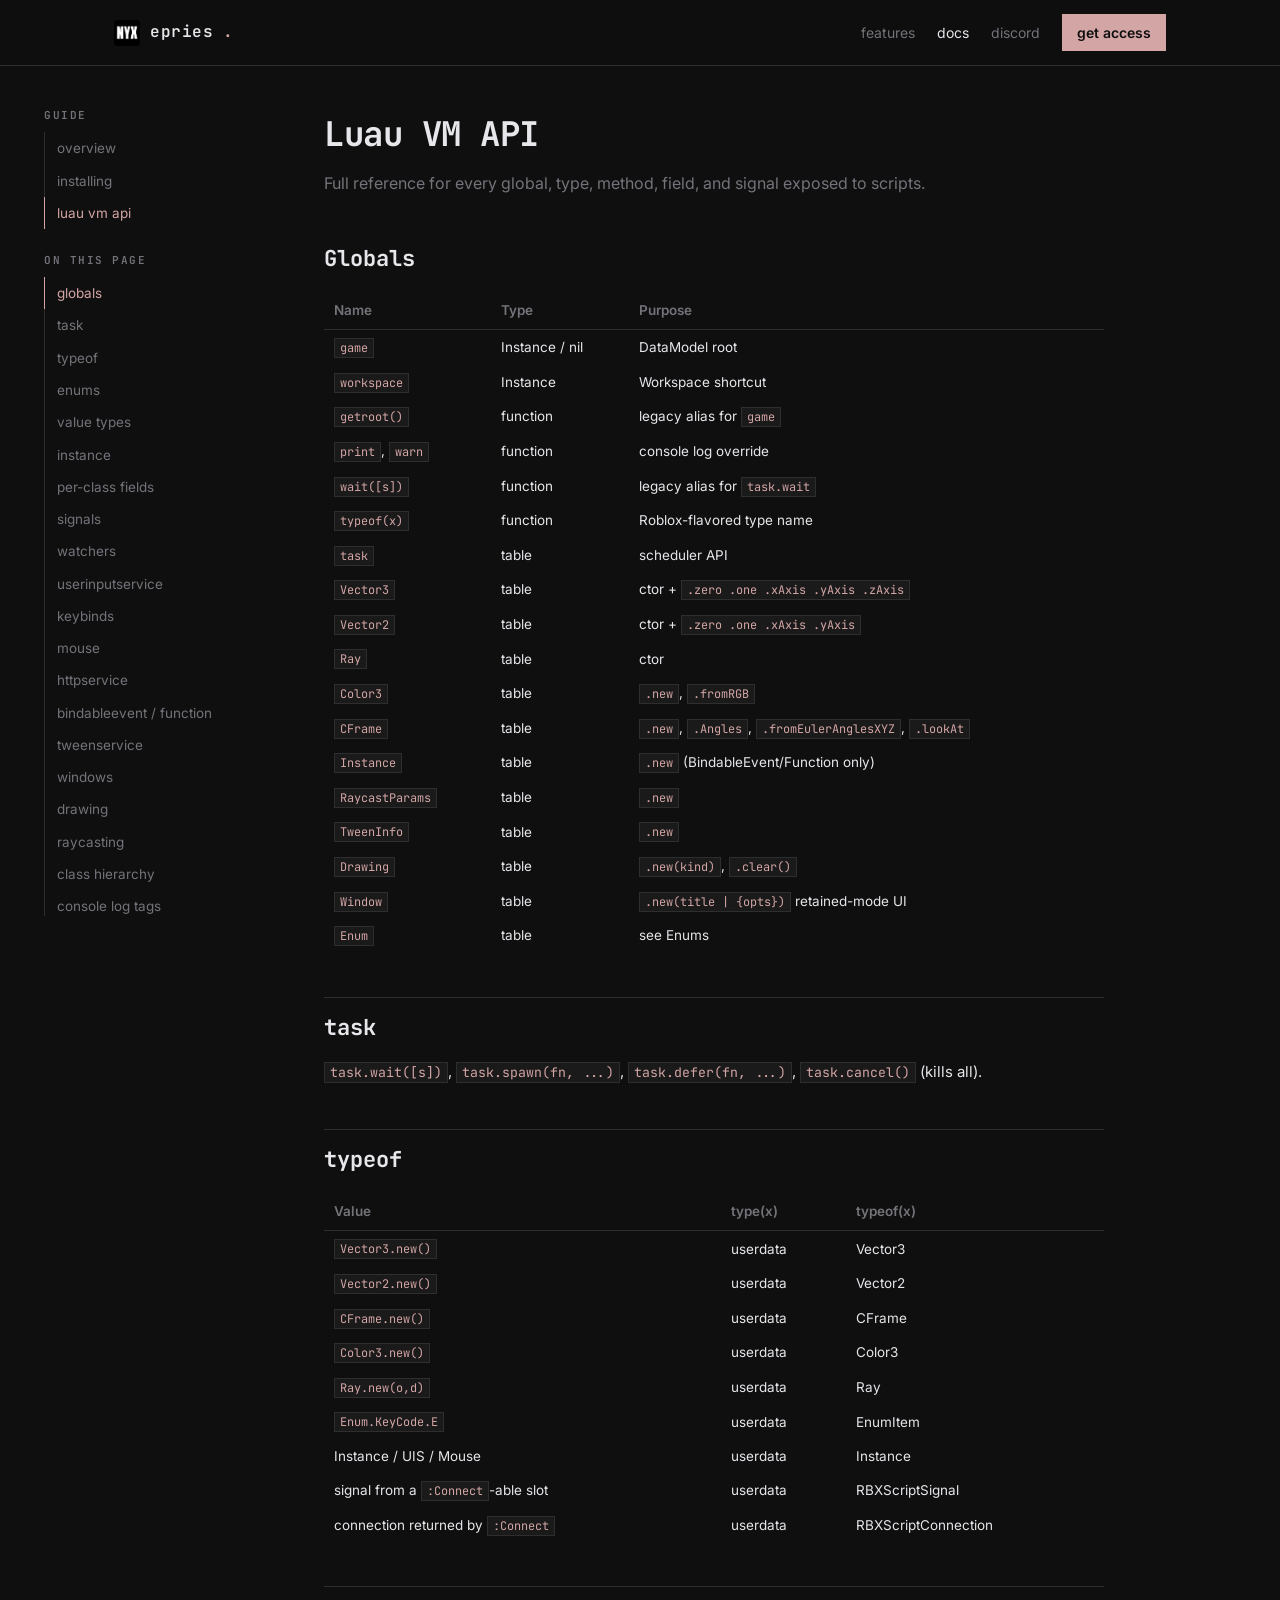
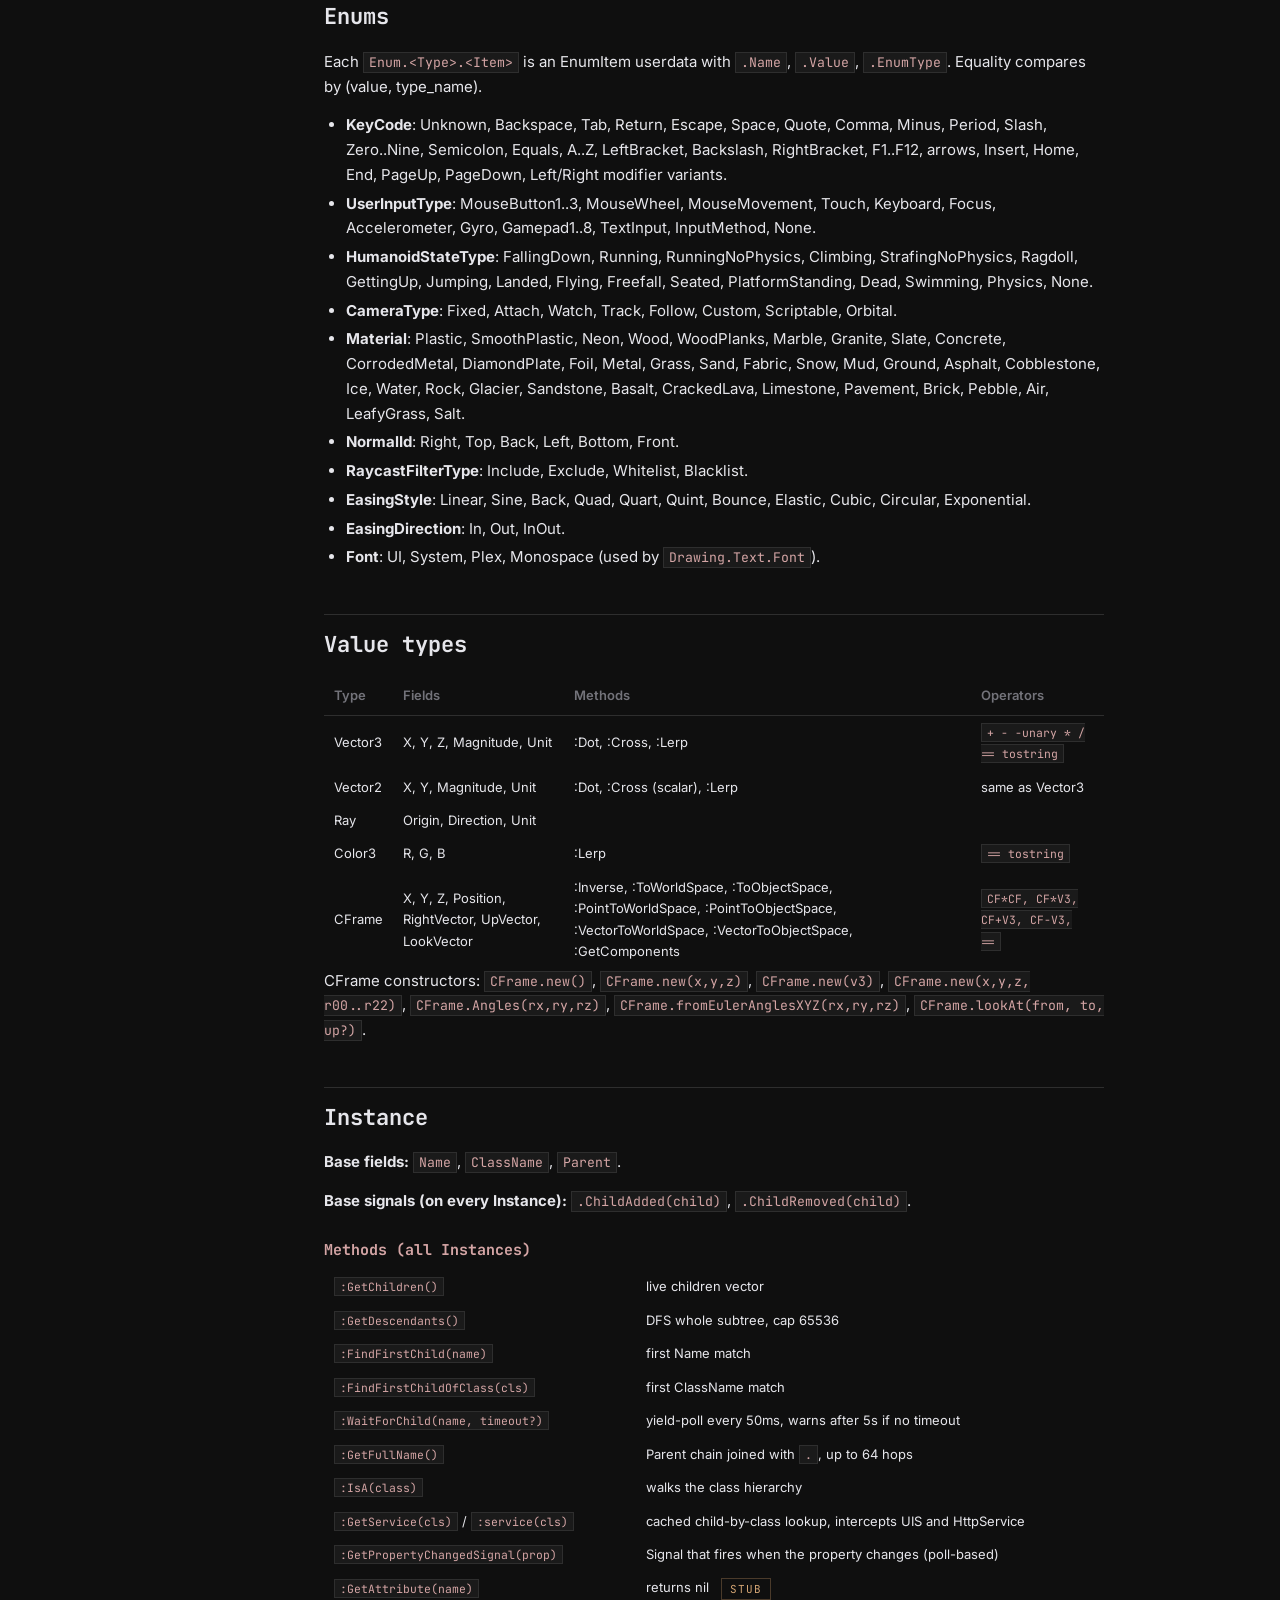
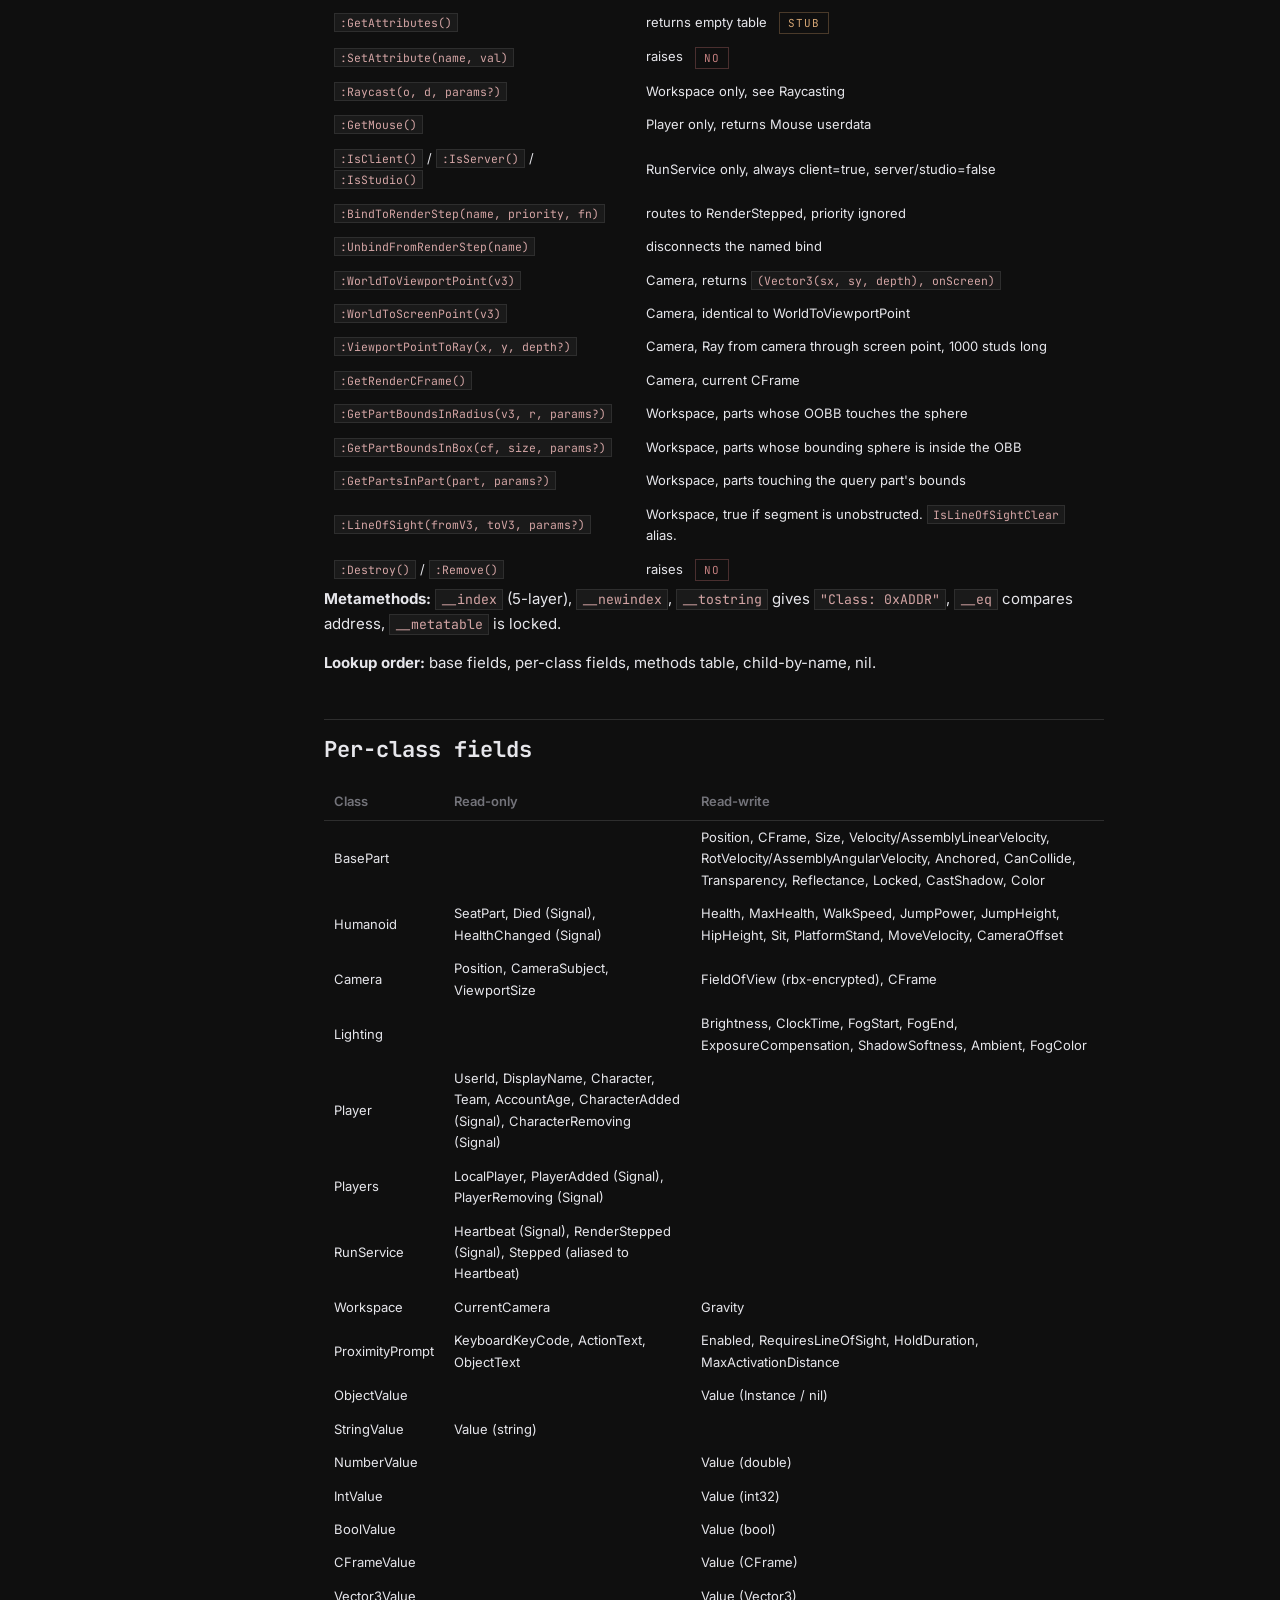
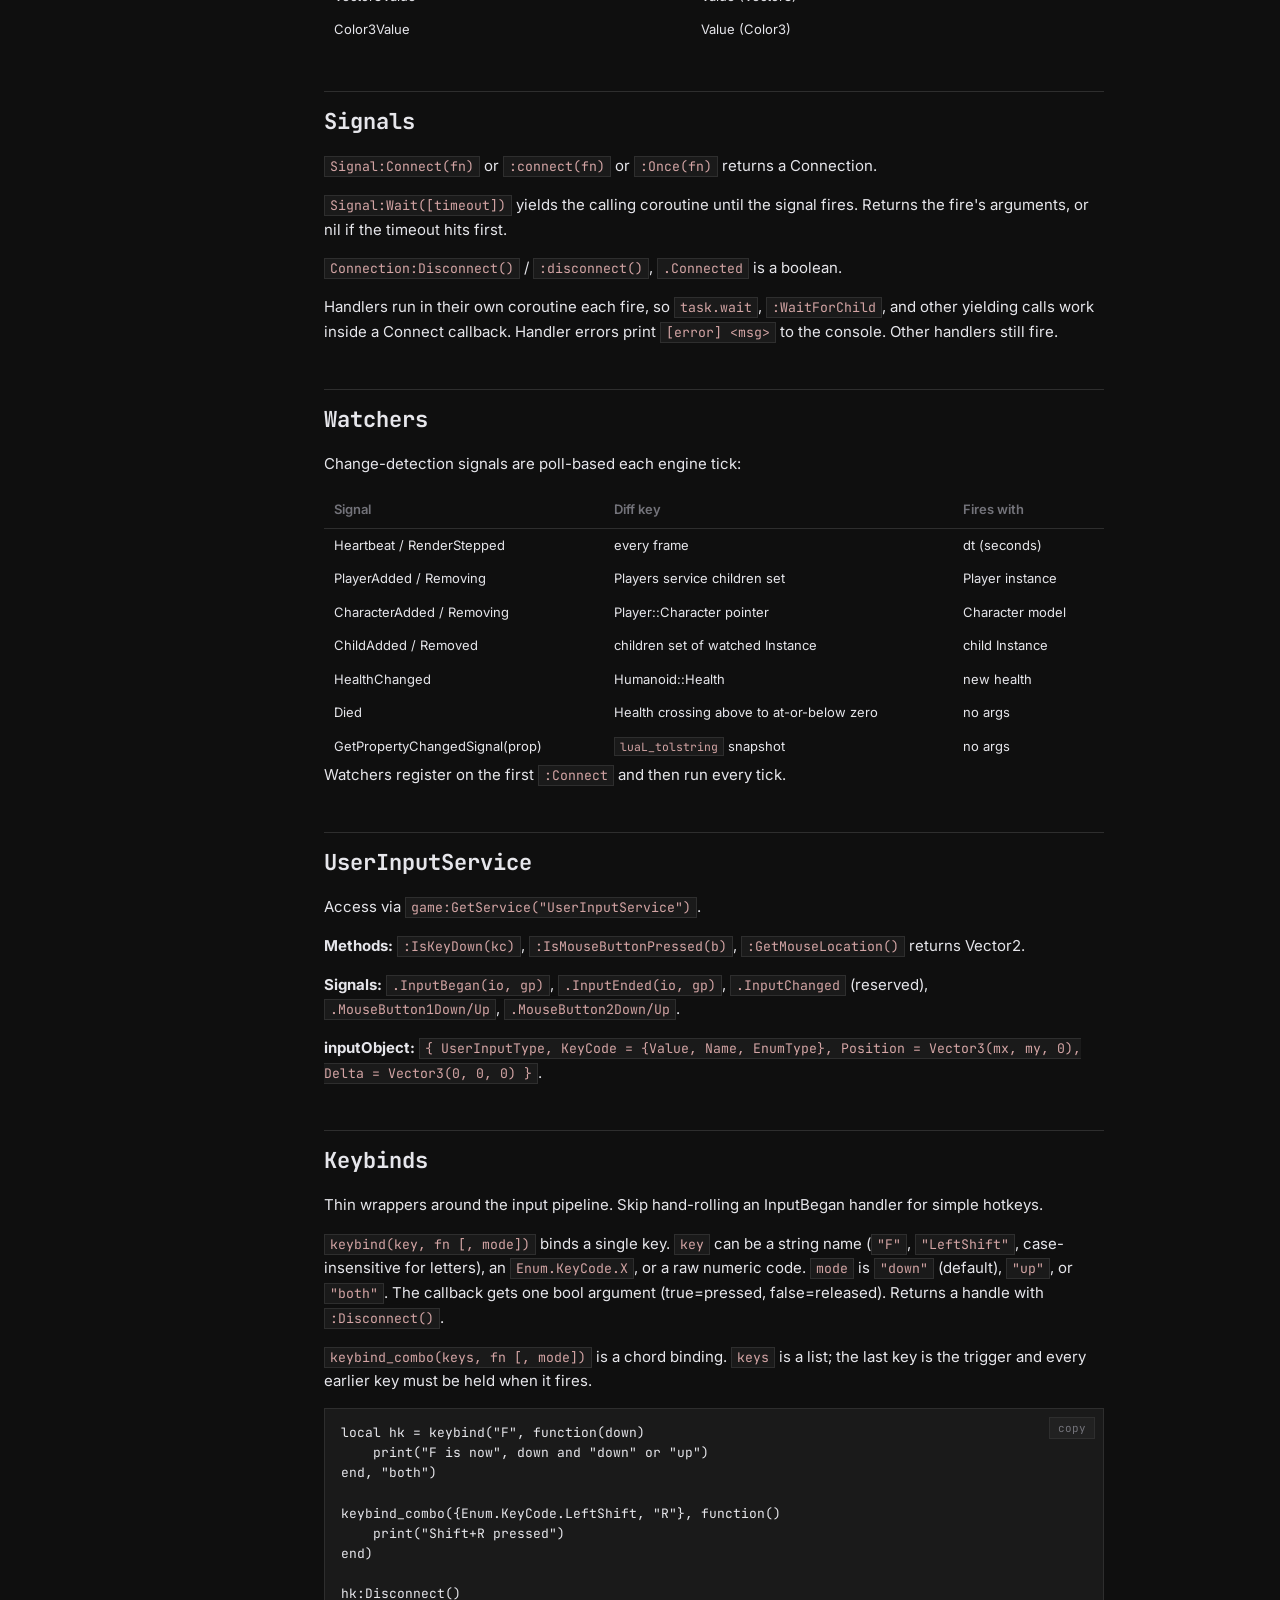
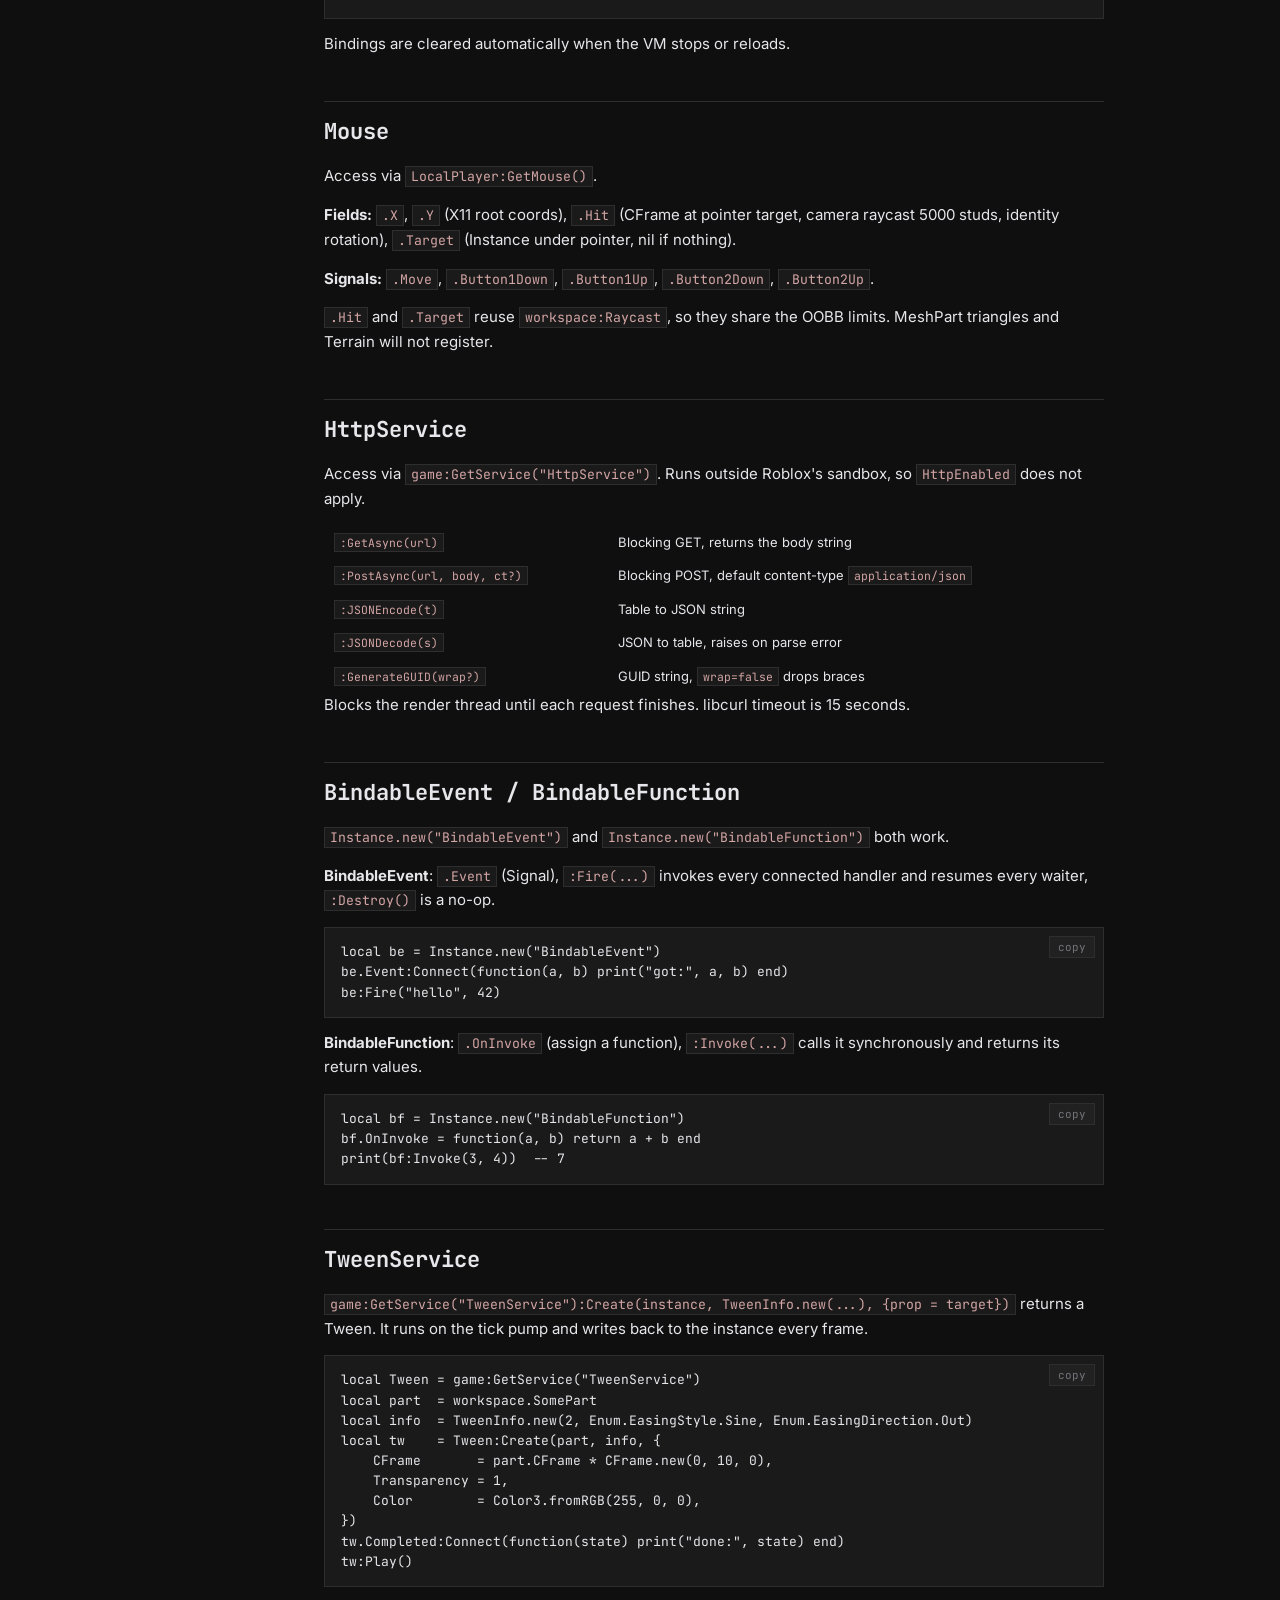
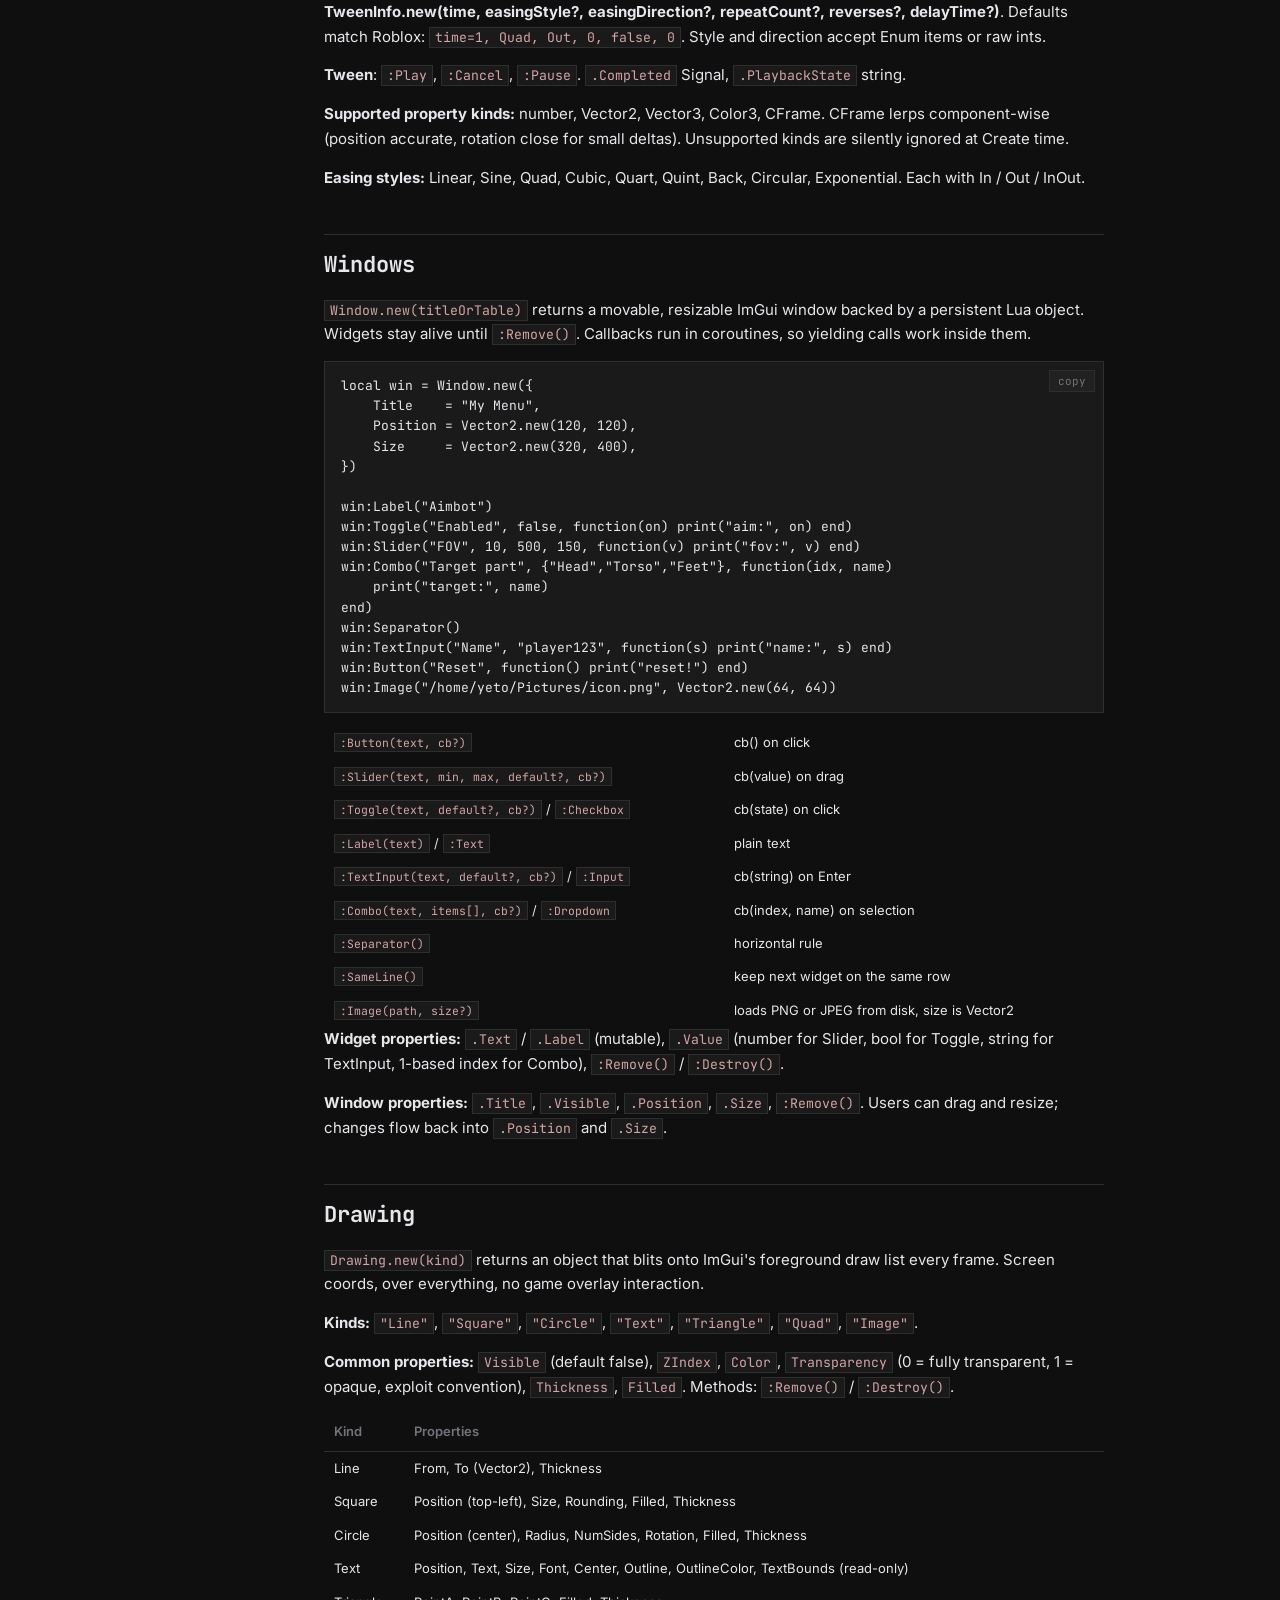
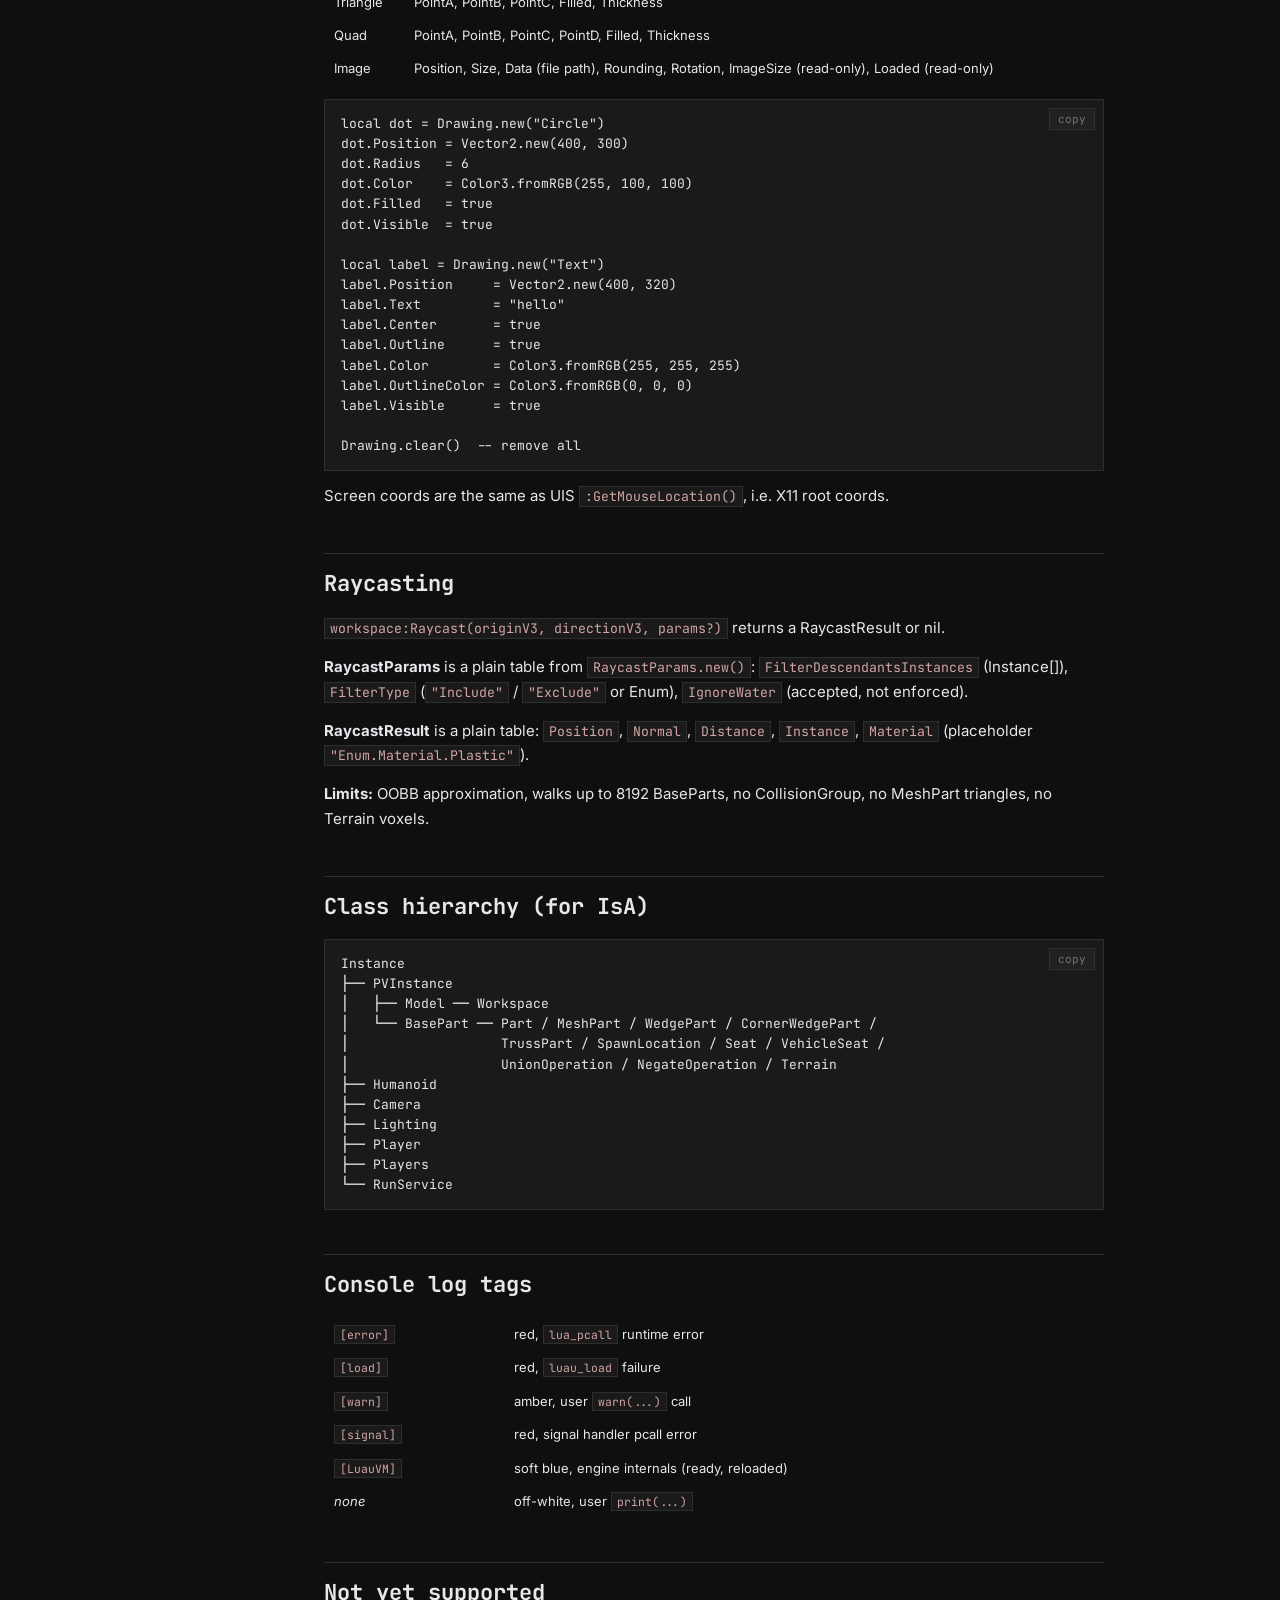
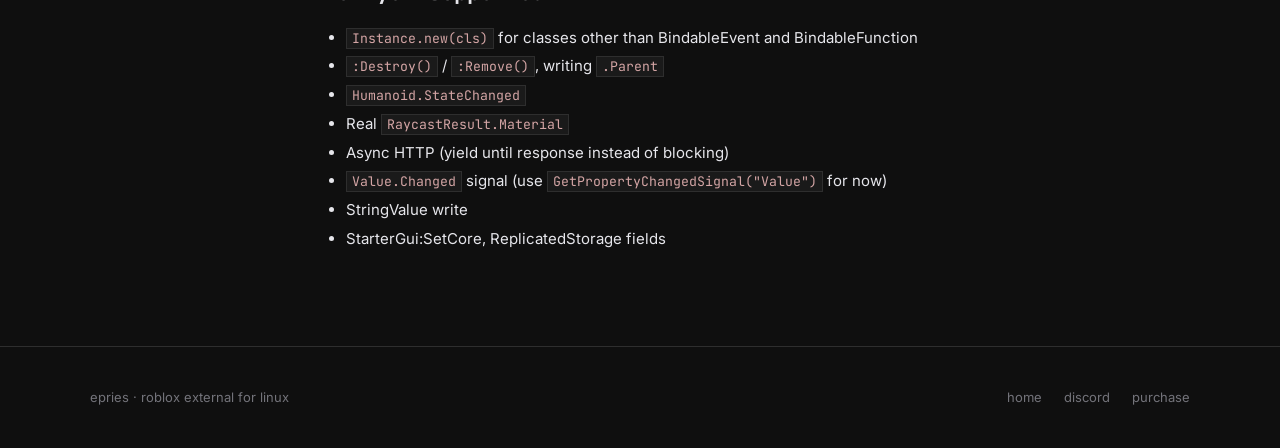
==== docs/luau-api.html @ 5f1a07ea "initial site: landing, docs, luau api reference" ====
<!doctype html>
<html lang="en">
<head>
    <meta charset="utf-8">
    <meta name="viewport" content="width=device-width, initial-scale=1">
    <title>Luau VM API · epries</title>
    <link rel="stylesheet" href="../assets/css/style.css">
    <link rel="preconnect" href="https://fonts.googleapis.com">
    <link rel="preconnect" href="https://fonts.gstatic.com" crossorigin>
    <link href="https://fonts.googleapis.com/css2?family=Inter:wght@400;500;600;700&family=JetBrains+Mono:wght@400;500;600;700&display=swap" rel="stylesheet">
    <link rel="icon" href="../assets/nyx.png" type="image/png">
</head>
<body>

<nav class="nav">
    <div class="nav-inner">
        <a href="../" class="brand"><img src="../assets/nyx.png" alt="">epries<span class="dot">.</span></a>
        <div class="nav-links">
            <a href="../#features">features</a>
            <a href="./" class="active">docs</a>
            <a href="https://discord.gg/avy3yEgsn2" target="_blank" rel="noopener">discord</a>
            <a href="../#buy" class="nav-cta">get access</a>
        </div>
    </div>
</nav>

<div class="docs-shell">

    <aside class="docs-side">
        <h4>guide</h4>
        <ul>
            <li><a href="./">overview</a></li>
            <li><a href="installing.html">installing</a></li>
            <li><a href="luau-api.html" class="active">luau vm api</a></li>
        </ul>

        <h4>on this page</h4>
        <ul>
            <li><a href="#globals">globals</a></li>
            <li><a href="#task">task</a></li>
            <li><a href="#typeof">typeof</a></li>
            <li><a href="#enums">enums</a></li>
            <li><a href="#value-types">value types</a></li>
            <li><a href="#instance">instance</a></li>
            <li><a href="#per-class">per-class fields</a></li>
            <li><a href="#signals">signals</a></li>
            <li><a href="#watchers">watchers</a></li>
            <li><a href="#uis">userinputservice</a></li>
            <li><a href="#keybinds">keybinds</a></li>
            <li><a href="#mouse">mouse</a></li>
            <li><a href="#http">httpservice</a></li>
            <li><a href="#bindable">bindableevent / function</a></li>
            <li><a href="#tween">tweenservice</a></li>
            <li><a href="#windows">windows</a></li>
            <li><a href="#drawing">drawing</a></li>
            <li><a href="#raycasting">raycasting</a></li>
            <li><a href="#hierarchy">class hierarchy</a></li>
            <li><a href="#log">console log tags</a></li>
            <li><a href="#not-yet">not yet supported</a></li>
        </ul>
    </aside>

    <main class="docs-main">
        <h1>Luau VM API</h1>
        <p class="lede">Full reference for every global, type, method, field, and signal exposed to scripts.</p>

        <h2 id="globals">Globals</h2>
        <table style="width:100%;border-collapse:collapse;font-size:13.5px">
            <thead>
                <tr style="text-align:left;border-bottom:1px solid var(--border)">
                    <th style="padding:8px 10px;color:var(--muted);font-weight:600">Name</th>
                    <th style="padding:8px 10px;color:var(--muted);font-weight:600">Type</th>
                    <th style="padding:8px 10px;color:var(--muted);font-weight:600">Purpose</th>
                </tr>
            </thead>
            <tbody>
                <tr><td style="padding:6px 10px"><code>game</code></td><td style="padding:6px 10px">Instance / nil</td><td style="padding:6px 10px">DataModel root</td></tr>
                <tr><td style="padding:6px 10px"><code>workspace</code></td><td style="padding:6px 10px">Instance</td><td style="padding:6px 10px">Workspace shortcut</td></tr>
                <tr><td style="padding:6px 10px"><code>getroot()</code></td><td style="padding:6px 10px">function</td><td style="padding:6px 10px">legacy alias for <code>game</code></td></tr>
                <tr><td style="padding:6px 10px"><code>print</code>, <code>warn</code></td><td style="padding:6px 10px">function</td><td style="padding:6px 10px">console log override</td></tr>
                <tr><td style="padding:6px 10px"><code>wait([s])</code></td><td style="padding:6px 10px">function</td><td style="padding:6px 10px">legacy alias for <code>task.wait</code></td></tr>
                <tr><td style="padding:6px 10px"><code>typeof(x)</code></td><td style="padding:6px 10px">function</td><td style="padding:6px 10px">Roblox-flavored type name</td></tr>
                <tr><td style="padding:6px 10px"><code>task</code></td><td style="padding:6px 10px">table</td><td style="padding:6px 10px">scheduler API</td></tr>
                <tr><td style="padding:6px 10px"><code>Vector3</code></td><td style="padding:6px 10px">table</td><td style="padding:6px 10px">ctor + <code>.zero .one .xAxis .yAxis .zAxis</code></td></tr>
                <tr><td style="padding:6px 10px"><code>Vector2</code></td><td style="padding:6px 10px">table</td><td style="padding:6px 10px">ctor + <code>.zero .one .xAxis .yAxis</code></td></tr>
                <tr><td style="padding:6px 10px"><code>Ray</code></td><td style="padding:6px 10px">table</td><td style="padding:6px 10px">ctor</td></tr>
                <tr><td style="padding:6px 10px"><code>Color3</code></td><td style="padding:6px 10px">table</td><td style="padding:6px 10px"><code>.new</code>, <code>.fromRGB</code></td></tr>
                <tr><td style="padding:6px 10px"><code>CFrame</code></td><td style="padding:6px 10px">table</td><td style="padding:6px 10px"><code>.new</code>, <code>.Angles</code>, <code>.fromEulerAnglesXYZ</code>, <code>.lookAt</code></td></tr>
                <tr><td style="padding:6px 10px"><code>Instance</code></td><td style="padding:6px 10px">table</td><td style="padding:6px 10px"><code>.new</code> (BindableEvent/Function only)</td></tr>
                <tr><td style="padding:6px 10px"><code>RaycastParams</code></td><td style="padding:6px 10px">table</td><td style="padding:6px 10px"><code>.new</code></td></tr>
                <tr><td style="padding:6px 10px"><code>TweenInfo</code></td><td style="padding:6px 10px">table</td><td style="padding:6px 10px"><code>.new</code></td></tr>
                <tr><td style="padding:6px 10px"><code>Drawing</code></td><td style="padding:6px 10px">table</td><td style="padding:6px 10px"><code>.new(kind)</code>, <code>.clear()</code></td></tr>
                <tr><td style="padding:6px 10px"><code>Window</code></td><td style="padding:6px 10px">table</td><td style="padding:6px 10px"><code>.new(title | {opts})</code> retained-mode UI</td></tr>
                <tr><td style="padding:6px 10px"><code>Enum</code></td><td style="padding:6px 10px">table</td><td style="padding:6px 10px">see Enums</td></tr>
            </tbody>
        </table>

        <h2 id="task">task</h2>
        <p><code>task.wait([s])</code>, <code>task.spawn(fn, ...)</code>, <code>task.defer(fn, ...)</code>, <code>task.cancel()</code> (kills all).</p>

        <h2 id="typeof">typeof</h2>
        <table style="width:100%;border-collapse:collapse;font-size:13.5px">
            <thead><tr style="text-align:left;border-bottom:1px solid var(--border)">
                <th style="padding:8px 10px;color:var(--muted);font-weight:600">Value</th>
                <th style="padding:8px 10px;color:var(--muted);font-weight:600">type(x)</th>
                <th style="padding:8px 10px;color:var(--muted);font-weight:600">typeof(x)</th>
            </tr></thead>
            <tbody>
                <tr><td style="padding:6px 10px"><code>Vector3.new()</code></td><td style="padding:6px 10px">userdata</td><td style="padding:6px 10px">Vector3</td></tr>
                <tr><td style="padding:6px 10px"><code>Vector2.new()</code></td><td style="padding:6px 10px">userdata</td><td style="padding:6px 10px">Vector2</td></tr>
                <tr><td style="padding:6px 10px"><code>CFrame.new()</code></td><td style="padding:6px 10px">userdata</td><td style="padding:6px 10px">CFrame</td></tr>
                <tr><td style="padding:6px 10px"><code>Color3.new()</code></td><td style="padding:6px 10px">userdata</td><td style="padding:6px 10px">Color3</td></tr>
                <tr><td style="padding:6px 10px"><code>Ray.new(o,d)</code></td><td style="padding:6px 10px">userdata</td><td style="padding:6px 10px">Ray</td></tr>
                <tr><td style="padding:6px 10px"><code>Enum.KeyCode.E</code></td><td style="padding:6px 10px">userdata</td><td style="padding:6px 10px">EnumItem</td></tr>
                <tr><td style="padding:6px 10px">Instance / UIS / Mouse</td><td style="padding:6px 10px">userdata</td><td style="padding:6px 10px">Instance</td></tr>
                <tr><td style="padding:6px 10px">signal from a <code>:Connect</code>-able slot</td><td style="padding:6px 10px">userdata</td><td style="padding:6px 10px">RBXScriptSignal</td></tr>
                <tr><td style="padding:6px 10px">connection returned by <code>:Connect</code></td><td style="padding:6px 10px">userdata</td><td style="padding:6px 10px">RBXScriptConnection</td></tr>
            </tbody>
        </table>

        <h2 id="enums">Enums</h2>
        <p>Each <code>Enum.&lt;Type&gt;.&lt;Item&gt;</code> is an EnumItem userdata with <code>.Name</code>, <code>.Value</code>, <code>.EnumType</code>. Equality compares by (value, type_name).</p>
        <ul>
            <li><strong>KeyCode</strong>: Unknown, Backspace, Tab, Return, Escape, Space, Quote, Comma, Minus, Period, Slash, Zero..Nine, Semicolon, Equals, A..Z, LeftBracket, Backslash, RightBracket, F1..F12, arrows, Insert, Home, End, PageUp, PageDown, Left/Right modifier variants.</li>
            <li><strong>UserInputType</strong>: MouseButton1..3, MouseWheel, MouseMovement, Touch, Keyboard, Focus, Accelerometer, Gyro, Gamepad1..8, TextInput, InputMethod, None.</li>
            <li><strong>HumanoidStateType</strong>: FallingDown, Running, RunningNoPhysics, Climbing, StrafingNoPhysics, Ragdoll, GettingUp, Jumping, Landed, Flying, Freefall, Seated, PlatformStanding, Dead, Swimming, Physics, None.</li>
            <li><strong>CameraType</strong>: Fixed, Attach, Watch, Track, Follow, Custom, Scriptable, Orbital.</li>
            <li><strong>Material</strong>: Plastic, SmoothPlastic, Neon, Wood, WoodPlanks, Marble, Granite, Slate, Concrete, CorrodedMetal, DiamondPlate, Foil, Metal, Grass, Sand, Fabric, Snow, Mud, Ground, Asphalt, Cobblestone, Ice, Water, Rock, Glacier, Sandstone, Basalt, CrackedLava, Limestone, Pavement, Brick, Pebble, Air, LeafyGrass, Salt.</li>
            <li><strong>NormalId</strong>: Right, Top, Back, Left, Bottom, Front.</li>
            <li><strong>RaycastFilterType</strong>: Include, Exclude, Whitelist, Blacklist.</li>
            <li><strong>EasingStyle</strong>: Linear, Sine, Back, Quad, Quart, Quint, Bounce, Elastic, Cubic, Circular, Exponential.</li>
            <li><strong>EasingDirection</strong>: In, Out, InOut.</li>
            <li><strong>Font</strong>: UI, System, Plex, Monospace (used by <code>Drawing.Text.Font</code>).</li>
        </ul>

        <h2 id="value-types">Value types</h2>
        <table style="width:100%;border-collapse:collapse;font-size:13px">
            <thead><tr style="text-align:left;border-bottom:1px solid var(--border)">
                <th style="padding:8px 10px;color:var(--muted);font-weight:600">Type</th>
                <th style="padding:8px 10px;color:var(--muted);font-weight:600">Fields</th>
                <th style="padding:8px 10px;color:var(--muted);font-weight:600">Methods</th>
                <th style="padding:8px 10px;color:var(--muted);font-weight:600">Operators</th>
            </tr></thead>
            <tbody>
                <tr><td style="padding:6px 10px">Vector3</td><td style="padding:6px 10px">X, Y, Z, Magnitude, Unit</td><td style="padding:6px 10px">:Dot, :Cross, :Lerp</td><td style="padding:6px 10px"><code>+ - -unary * / == tostring</code></td></tr>
                <tr><td style="padding:6px 10px">Vector2</td><td style="padding:6px 10px">X, Y, Magnitude, Unit</td><td style="padding:6px 10px">:Dot, :Cross (scalar), :Lerp</td><td style="padding:6px 10px">same as Vector3</td></tr>
                <tr><td style="padding:6px 10px">Ray</td><td style="padding:6px 10px">Origin, Direction, Unit</td><td style="padding:6px 10px"></td><td style="padding:6px 10px"></td></tr>
                <tr><td style="padding:6px 10px">Color3</td><td style="padding:6px 10px">R, G, B</td><td style="padding:6px 10px">:Lerp</td><td style="padding:6px 10px"><code>== tostring</code></td></tr>
                <tr><td style="padding:6px 10px">CFrame</td><td style="padding:6px 10px">X, Y, Z, Position, RightVector, UpVector, LookVector</td><td style="padding:6px 10px">:Inverse, :ToWorldSpace, :ToObjectSpace, :PointToWorldSpace, :PointToObjectSpace, :VectorToWorldSpace, :VectorToObjectSpace, :GetComponents</td><td style="padding:6px 10px"><code>CF*CF, CF*V3, CF+V3, CF-V3, ==</code></td></tr>
            </tbody>
        </table>
        <p>CFrame constructors: <code>CFrame.new()</code>, <code>CFrame.new(x,y,z)</code>, <code>CFrame.new(v3)</code>, <code>CFrame.new(x,y,z, r00..r22)</code>, <code>CFrame.Angles(rx,ry,rz)</code>, <code>CFrame.fromEulerAnglesXYZ(rx,ry,rz)</code>, <code>CFrame.lookAt(from, to, up?)</code>.</p>

        <h2 id="instance">Instance</h2>
        <p><strong>Base fields:</strong> <code>Name</code>, <code>ClassName</code>, <code>Parent</code>.</p>
        <p><strong>Base signals (on every Instance):</strong> <code>.ChildAdded(child)</code>, <code>.ChildRemoved(child)</code>.</p>

        <h3>Methods (all Instances)</h3>
        <table style="width:100%;border-collapse:collapse;font-size:13px">
            <tbody>
                <tr><td style="padding:6px 10px"><code>:GetChildren()</code></td><td style="padding:6px 10px">live children vector</td></tr>
                <tr><td style="padding:6px 10px"><code>:GetDescendants()</code></td><td style="padding:6px 10px">DFS whole subtree, cap 65536</td></tr>
                <tr><td style="padding:6px 10px"><code>:FindFirstChild(name)</code></td><td style="padding:6px 10px">first Name match</td></tr>
                <tr><td style="padding:6px 10px"><code>:FindFirstChildOfClass(cls)</code></td><td style="padding:6px 10px">first ClassName match</td></tr>
                <tr><td style="padding:6px 10px"><code>:WaitForChild(name, timeout?)</code></td><td style="padding:6px 10px">yield-poll every 50ms, warns after 5s if no timeout</td></tr>
                <tr><td style="padding:6px 10px"><code>:GetFullName()</code></td><td style="padding:6px 10px">Parent chain joined with <code>.</code>, up to 64 hops</td></tr>
                <tr><td style="padding:6px 10px"><code>:IsA(class)</code></td><td style="padding:6px 10px">walks the class hierarchy</td></tr>
                <tr><td style="padding:6px 10px"><code>:GetService(cls)</code> / <code>:service(cls)</code></td><td style="padding:6px 10px">cached child-by-class lookup, intercepts UIS and HttpService</td></tr>
                <tr><td style="padding:6px 10px"><code>:GetPropertyChangedSignal(prop)</code></td><td style="padding:6px 10px">Signal that fires when the property changes (poll-based)</td></tr>
                <tr><td style="padding:6px 10px"><code>:GetAttribute(name)</code></td><td style="padding:6px 10px">returns nil <span class="tag warn">stub</span></td></tr>
                <tr><td style="padding:6px 10px"><code>:GetAttributes()</code></td><td style="padding:6px 10px">returns empty table <span class="tag warn">stub</span></td></tr>
                <tr><td style="padding:6px 10px"><code>:SetAttribute(name, val)</code></td><td style="padding:6px 10px">raises <span class="tag no">no</span></td></tr>
                <tr><td style="padding:6px 10px"><code>:Raycast(o, d, params?)</code></td><td style="padding:6px 10px">Workspace only, see Raycasting</td></tr>
                <tr><td style="padding:6px 10px"><code>:GetMouse()</code></td><td style="padding:6px 10px">Player only, returns Mouse userdata</td></tr>
                <tr><td style="padding:6px 10px"><code>:IsClient()</code> / <code>:IsServer()</code> / <code>:IsStudio()</code></td><td style="padding:6px 10px">RunService only, always client=true, server/studio=false</td></tr>
                <tr><td style="padding:6px 10px"><code>:BindToRenderStep(name, priority, fn)</code></td><td style="padding:6px 10px">routes to RenderStepped, priority ignored</td></tr>
                <tr><td style="padding:6px 10px"><code>:UnbindFromRenderStep(name)</code></td><td style="padding:6px 10px">disconnects the named bind</td></tr>
                <tr><td style="padding:6px 10px"><code>:WorldToViewportPoint(v3)</code></td><td style="padding:6px 10px">Camera, returns <code>(Vector3(sx, sy, depth), onScreen)</code></td></tr>
                <tr><td style="padding:6px 10px"><code>:WorldToScreenPoint(v3)</code></td><td style="padding:6px 10px">Camera, identical to WorldToViewportPoint</td></tr>
                <tr><td style="padding:6px 10px"><code>:ViewportPointToRay(x, y, depth?)</code></td><td style="padding:6px 10px">Camera, Ray from camera through screen point, 1000 studs long</td></tr>
                <tr><td style="padding:6px 10px"><code>:GetRenderCFrame()</code></td><td style="padding:6px 10px">Camera, current CFrame</td></tr>
                <tr><td style="padding:6px 10px"><code>:GetPartBoundsInRadius(v3, r, params?)</code></td><td style="padding:6px 10px">Workspace, parts whose OOBB touches the sphere</td></tr>
                <tr><td style="padding:6px 10px"><code>:GetPartBoundsInBox(cf, size, params?)</code></td><td style="padding:6px 10px">Workspace, parts whose bounding sphere is inside the OBB</td></tr>
                <tr><td style="padding:6px 10px"><code>:GetPartsInPart(part, params?)</code></td><td style="padding:6px 10px">Workspace, parts touching the query part's bounds</td></tr>
                <tr><td style="padding:6px 10px"><code>:LineOfSight(fromV3, toV3, params?)</code></td><td style="padding:6px 10px">Workspace, true if segment is unobstructed. <code>IsLineOfSightClear</code> alias.</td></tr>
                <tr><td style="padding:6px 10px"><code>:Destroy()</code> / <code>:Remove()</code></td><td style="padding:6px 10px">raises <span class="tag no">no</span></td></tr>
            </tbody>
        </table>

        <p><strong>Metamethods:</strong> <code>__index</code> (5-layer), <code>__newindex</code>, <code>__tostring</code> gives <code>"Class: 0xADDR"</code>, <code>__eq</code> compares address, <code>__metatable</code> is locked.</p>
        <p><strong>Lookup order:</strong> base fields, per-class fields, methods table, child-by-name, nil.</p>

        <h2 id="per-class">Per-class fields</h2>
        <table style="width:100%;border-collapse:collapse;font-size:13px">
            <thead><tr style="text-align:left;border-bottom:1px solid var(--border)">
                <th style="padding:8px 10px;color:var(--muted);font-weight:600">Class</th>
                <th style="padding:8px 10px;color:var(--muted);font-weight:600">Read-only</th>
                <th style="padding:8px 10px;color:var(--muted);font-weight:600">Read-write</th>
            </tr></thead>
            <tbody>
                <tr><td style="padding:6px 10px">BasePart</td><td style="padding:6px 10px"></td><td style="padding:6px 10px">Position, CFrame, Size, Velocity/AssemblyLinearVelocity, RotVelocity/AssemblyAngularVelocity, Anchored, CanCollide, Transparency, Reflectance, Locked, CastShadow, Color</td></tr>
                <tr><td style="padding:6px 10px">Humanoid</td><td style="padding:6px 10px">SeatPart, Died (Signal), HealthChanged (Signal)</td><td style="padding:6px 10px">Health, MaxHealth, WalkSpeed, JumpPower, JumpHeight, HipHeight, Sit, PlatformStand, MoveVelocity, CameraOffset</td></tr>
                <tr><td style="padding:6px 10px">Camera</td><td style="padding:6px 10px">Position, CameraSubject, ViewportSize</td><td style="padding:6px 10px">FieldOfView (rbx-encrypted), CFrame</td></tr>
                <tr><td style="padding:6px 10px">Lighting</td><td style="padding:6px 10px"></td><td style="padding:6px 10px">Brightness, ClockTime, FogStart, FogEnd, ExposureCompensation, ShadowSoftness, Ambient, FogColor</td></tr>
                <tr><td style="padding:6px 10px">Player</td><td style="padding:6px 10px">UserId, DisplayName, Character, Team, AccountAge, CharacterAdded (Signal), CharacterRemoving (Signal)</td><td style="padding:6px 10px"></td></tr>
                <tr><td style="padding:6px 10px">Players</td><td style="padding:6px 10px">LocalPlayer, PlayerAdded (Signal), PlayerRemoving (Signal)</td><td style="padding:6px 10px"></td></tr>
                <tr><td style="padding:6px 10px">RunService</td><td style="padding:6px 10px">Heartbeat (Signal), RenderStepped (Signal), Stepped (aliased to Heartbeat)</td><td style="padding:6px 10px"></td></tr>
                <tr><td style="padding:6px 10px">Workspace</td><td style="padding:6px 10px">CurrentCamera</td><td style="padding:6px 10px">Gravity</td></tr>
                <tr><td style="padding:6px 10px">ProximityPrompt</td><td style="padding:6px 10px">KeyboardKeyCode, ActionText, ObjectText</td><td style="padding:6px 10px">Enabled, RequiresLineOfSight, HoldDuration, MaxActivationDistance</td></tr>
                <tr><td style="padding:6px 10px">ObjectValue</td><td style="padding:6px 10px"></td><td style="padding:6px 10px">Value (Instance / nil)</td></tr>
                <tr><td style="padding:6px 10px">StringValue</td><td style="padding:6px 10px">Value (string)</td><td style="padding:6px 10px"></td></tr>
                <tr><td style="padding:6px 10px">NumberValue</td><td style="padding:6px 10px"></td><td style="padding:6px 10px">Value (double)</td></tr>
                <tr><td style="padding:6px 10px">IntValue</td><td style="padding:6px 10px"></td><td style="padding:6px 10px">Value (int32)</td></tr>
                <tr><td style="padding:6px 10px">BoolValue</td><td style="padding:6px 10px"></td><td style="padding:6px 10px">Value (bool)</td></tr>
                <tr><td style="padding:6px 10px">CFrameValue</td><td style="padding:6px 10px"></td><td style="padding:6px 10px">Value (CFrame)</td></tr>
                <tr><td style="padding:6px 10px">Vector3Value</td><td style="padding:6px 10px"></td><td style="padding:6px 10px">Value (Vector3)</td></tr>
                <tr><td style="padding:6px 10px">Color3Value</td><td style="padding:6px 10px"></td><td style="padding:6px 10px">Value (Color3)</td></tr>
            </tbody>
        </table>

        <h2 id="signals">Signals</h2>
        <p><code>Signal:Connect(fn)</code> or <code>:connect(fn)</code> or <code>:Once(fn)</code> returns a Connection.</p>
        <p><code>Signal:Wait([timeout])</code> yields the calling coroutine until the signal fires. Returns the fire's arguments, or nil if the timeout hits first.</p>
        <p><code>Connection:Disconnect()</code> / <code>:disconnect()</code>, <code>.Connected</code> is a boolean.</p>
        <p>Handlers run in their own coroutine each fire, so <code>task.wait</code>, <code>:WaitForChild</code>, and other yielding calls work inside a Connect callback. Handler errors print <code>[error] &lt;msg&gt;</code> to the console. Other handlers still fire.</p>

        <h2 id="watchers">Watchers</h2>
        <p>Change-detection signals are poll-based each engine tick:</p>
        <table style="width:100%;border-collapse:collapse;font-size:13px">
            <thead><tr style="text-align:left;border-bottom:1px solid var(--border)">
                <th style="padding:8px 10px;color:var(--muted);font-weight:600">Signal</th>
                <th style="padding:8px 10px;color:var(--muted);font-weight:600">Diff key</th>
                <th style="padding:8px 10px;color:var(--muted);font-weight:600">Fires with</th>
            </tr></thead>
            <tbody>
                <tr><td style="padding:6px 10px">Heartbeat / RenderStepped</td><td style="padding:6px 10px">every frame</td><td style="padding:6px 10px">dt (seconds)</td></tr>
                <tr><td style="padding:6px 10px">PlayerAdded / Removing</td><td style="padding:6px 10px">Players service children set</td><td style="padding:6px 10px">Player instance</td></tr>
                <tr><td style="padding:6px 10px">CharacterAdded / Removing</td><td style="padding:6px 10px">Player::Character pointer</td><td style="padding:6px 10px">Character model</td></tr>
                <tr><td style="padding:6px 10px">ChildAdded / Removed</td><td style="padding:6px 10px">children set of watched Instance</td><td style="padding:6px 10px">child Instance</td></tr>
                <tr><td style="padding:6px 10px">HealthChanged</td><td style="padding:6px 10px">Humanoid::Health</td><td style="padding:6px 10px">new health</td></tr>
                <tr><td style="padding:6px 10px">Died</td><td style="padding:6px 10px">Health crossing above to at-or-below zero</td><td style="padding:6px 10px">no args</td></tr>
                <tr><td style="padding:6px 10px">GetPropertyChangedSignal(prop)</td><td style="padding:6px 10px"><code>luaL_tolstring</code> snapshot</td><td style="padding:6px 10px">no args</td></tr>
            </tbody>
        </table>
        <p>Watchers register on the first <code>:Connect</code> and then run every tick.</p>

        <h2 id="uis">UserInputService</h2>
        <p>Access via <code>game:GetService("UserInputService")</code>.</p>
        <p><strong>Methods:</strong> <code>:IsKeyDown(kc)</code>, <code>:IsMouseButtonPressed(b)</code>, <code>:GetMouseLocation()</code> returns Vector2.</p>
        <p><strong>Signals:</strong> <code>.InputBegan(io, gp)</code>, <code>.InputEnded(io, gp)</code>, <code>.InputChanged</code> (reserved), <code>.MouseButton1Down/Up</code>, <code>.MouseButton2Down/Up</code>.</p>
        <p><strong>inputObject:</strong> <code>{ UserInputType, KeyCode = {Value, Name, EnumType}, Position = Vector3(mx, my, 0), Delta = Vector3(0, 0, 0) }</code>.</p>

        <h2 id="keybinds">Keybinds</h2>
        <p>Thin wrappers around the input pipeline. Skip hand-rolling an InputBegan handler for simple hotkeys.</p>
        <p><code>keybind(key, fn [, mode])</code> binds a single key. <code>key</code> can be a string name (<code>"F"</code>, <code>"LeftShift"</code>, case-insensitive for letters), an <code>Enum.KeyCode.X</code>, or a raw numeric code. <code>mode</code> is <code>"down"</code> (default), <code>"up"</code>, or <code>"both"</code>. The callback gets one bool argument (true=pressed, false=released). Returns a handle with <code>:Disconnect()</code>.</p>
        <p><code>keybind_combo(keys, fn [, mode])</code> is a chord binding. <code>keys</code> is a list; the last key is the trigger and every earlier key must be held when it fires.</p>
        <pre><code>local hk = keybind("F", function(down)
    print("F is now", down and "down" or "up")
end, "both")

keybind_combo({Enum.KeyCode.LeftShift, "R"}, function()
    print("Shift+R pressed")
end)

hk:Disconnect()</code></pre>
        <p>Bindings are cleared automatically when the VM stops or reloads.</p>

        <h2 id="mouse">Mouse</h2>
        <p>Access via <code>LocalPlayer:GetMouse()</code>.</p>
        <p><strong>Fields:</strong> <code>.X</code>, <code>.Y</code> (X11 root coords), <code>.Hit</code> (CFrame at pointer target, camera raycast 5000 studs, identity rotation), <code>.Target</code> (Instance under pointer, nil if nothing).</p>
        <p><strong>Signals:</strong> <code>.Move</code>, <code>.Button1Down</code>, <code>.Button1Up</code>, <code>.Button2Down</code>, <code>.Button2Up</code>.</p>
        <p><code>.Hit</code> and <code>.Target</code> reuse <code>workspace:Raycast</code>, so they share the OOBB limits. MeshPart triangles and Terrain will not register.</p>

        <h2 id="http">HttpService</h2>
        <p>Access via <code>game:GetService("HttpService")</code>. Runs outside Roblox's sandbox, so <code>HttpEnabled</code> does not apply.</p>
        <table style="width:100%;border-collapse:collapse;font-size:13px">
            <tbody>
                <tr><td style="padding:6px 10px"><code>:GetAsync(url)</code></td><td style="padding:6px 10px">Blocking GET, returns the body string</td></tr>
                <tr><td style="padding:6px 10px"><code>:PostAsync(url, body, ct?)</code></td><td style="padding:6px 10px">Blocking POST, default content-type <code>application/json</code></td></tr>
                <tr><td style="padding:6px 10px"><code>:JSONEncode(t)</code></td><td style="padding:6px 10px">Table to JSON string</td></tr>
                <tr><td style="padding:6px 10px"><code>:JSONDecode(s)</code></td><td style="padding:6px 10px">JSON to table, raises on parse error</td></tr>
                <tr><td style="padding:6px 10px"><code>:GenerateGUID(wrap?)</code></td><td style="padding:6px 10px">GUID string, <code>wrap=false</code> drops braces</td></tr>
            </tbody>
        </table>
        <p>Blocks the render thread until each request finishes. libcurl timeout is 15 seconds.</p>

        <h2 id="bindable">BindableEvent / BindableFunction</h2>
        <p><code>Instance.new("BindableEvent")</code> and <code>Instance.new("BindableFunction")</code> both work.</p>
        <p><strong>BindableEvent</strong>: <code>.Event</code> (Signal), <code>:Fire(...)</code> invokes every connected handler and resumes every waiter, <code>:Destroy()</code> is a no-op.</p>
        <pre><code>local be = Instance.new("BindableEvent")
be.Event:Connect(function(a, b) print("got:", a, b) end)
be:Fire("hello", 42)</code></pre>
        <p><strong>BindableFunction</strong>: <code>.OnInvoke</code> (assign a function), <code>:Invoke(...)</code> calls it synchronously and returns its return values.</p>
        <pre><code>local bf = Instance.new("BindableFunction")
bf.OnInvoke = function(a, b) return a + b end
print(bf:Invoke(3, 4))  -- 7</code></pre>

        <h2 id="tween">TweenService</h2>
        <p><code>game:GetService("TweenService"):Create(instance, TweenInfo.new(...), {prop = target})</code> returns a Tween. It runs on the tick pump and writes back to the instance every frame.</p>
        <pre><code>local Tween = game:GetService("TweenService")
local part  = workspace.SomePart
local info  = TweenInfo.new(2, Enum.EasingStyle.Sine, Enum.EasingDirection.Out)
local tw    = Tween:Create(part, info, {
    CFrame       = part.CFrame * CFrame.new(0, 10, 0),
    Transparency = 1,
    Color        = Color3.fromRGB(255, 0, 0),
})
tw.Completed:Connect(function(state) print("done:", state) end)
tw:Play()</code></pre>
        <p><strong>TweenInfo.new(time, easingStyle?, easingDirection?, repeatCount?, reverses?, delayTime?)</strong>. Defaults match Roblox: <code>time=1, Quad, Out, 0, false, 0</code>. Style and direction accept Enum items or raw ints.</p>
        <p><strong>Tween</strong>: <code>:Play</code>, <code>:Cancel</code>, <code>:Pause</code>. <code>.Completed</code> Signal, <code>.PlaybackState</code> string.</p>
        <p><strong>Supported property kinds:</strong> number, Vector2, Vector3, Color3, CFrame. CFrame lerps component-wise (position accurate, rotation close for small deltas). Unsupported kinds are silently ignored at Create time.</p>
        <p><strong>Easing styles:</strong> Linear, Sine, Quad, Cubic, Quart, Quint, Back, Circular, Exponential. Each with In / Out / InOut.</p>

        <h2 id="windows">Windows</h2>
        <p><code>Window.new(titleOrTable)</code> returns a movable, resizable ImGui window backed by a persistent Lua object. Widgets stay alive until <code>:Remove()</code>. Callbacks run in coroutines, so yielding calls work inside them.</p>
        <pre><code>local win = Window.new({
    Title    = "My Menu",
    Position = Vector2.new(120, 120),
    Size     = Vector2.new(320, 400),
})

win:Label("Aimbot")
win:Toggle("Enabled", false, function(on) print("aim:", on) end)
win:Slider("FOV", 10, 500, 150, function(v) print("fov:", v) end)
win:Combo("Target part", {"Head","Torso","Feet"}, function(idx, name)
    print("target:", name)
end)
win:Separator()
win:TextInput("Name", "player123", function(s) print("name:", s) end)
win:Button("Reset", function() print("reset!") end)
win:Image("/home/yeto/Pictures/icon.png", Vector2.new(64, 64))</code></pre>

        <table style="width:100%;border-collapse:collapse;font-size:13px">
            <tbody>
                <tr><td style="padding:6px 10px"><code>:Button(text, cb?)</code></td><td style="padding:6px 10px">cb() on click</td></tr>
                <tr><td style="padding:6px 10px"><code>:Slider(text, min, max, default?, cb?)</code></td><td style="padding:6px 10px">cb(value) on drag</td></tr>
                <tr><td style="padding:6px 10px"><code>:Toggle(text, default?, cb?)</code> / <code>:Checkbox</code></td><td style="padding:6px 10px">cb(state) on click</td></tr>
                <tr><td style="padding:6px 10px"><code>:Label(text)</code> / <code>:Text</code></td><td style="padding:6px 10px">plain text</td></tr>
                <tr><td style="padding:6px 10px"><code>:TextInput(text, default?, cb?)</code> / <code>:Input</code></td><td style="padding:6px 10px">cb(string) on Enter</td></tr>
                <tr><td style="padding:6px 10px"><code>:Combo(text, items[], cb?)</code> / <code>:Dropdown</code></td><td style="padding:6px 10px">cb(index, name) on selection</td></tr>
                <tr><td style="padding:6px 10px"><code>:Separator()</code></td><td style="padding:6px 10px">horizontal rule</td></tr>
                <tr><td style="padding:6px 10px"><code>:SameLine()</code></td><td style="padding:6px 10px">keep next widget on the same row</td></tr>
                <tr><td style="padding:6px 10px"><code>:Image(path, size?)</code></td><td style="padding:6px 10px">loads PNG or JPEG from disk, size is Vector2</td></tr>
            </tbody>
        </table>

        <p><strong>Widget properties:</strong> <code>.Text</code> / <code>.Label</code> (mutable), <code>.Value</code> (number for Slider, bool for Toggle, string for TextInput, 1-based index for Combo), <code>:Remove()</code> / <code>:Destroy()</code>.</p>
        <p><strong>Window properties:</strong> <code>.Title</code>, <code>.Visible</code>, <code>.Position</code>, <code>.Size</code>, <code>:Remove()</code>. Users can drag and resize; changes flow back into <code>.Position</code> and <code>.Size</code>.</p>

        <h2 id="drawing">Drawing</h2>
        <p><code>Drawing.new(kind)</code> returns an object that blits onto ImGui's foreground draw list every frame. Screen coords, over everything, no game overlay interaction.</p>
        <p><strong>Kinds:</strong> <code>"Line"</code>, <code>"Square"</code>, <code>"Circle"</code>, <code>"Text"</code>, <code>"Triangle"</code>, <code>"Quad"</code>, <code>"Image"</code>.</p>
        <p><strong>Common properties:</strong> <code>Visible</code> (default false), <code>ZIndex</code>, <code>Color</code>, <code>Transparency</code> (0 = fully transparent, 1 = opaque, exploit convention), <code>Thickness</code>, <code>Filled</code>. Methods: <code>:Remove()</code> / <code>:Destroy()</code>.</p>

        <table style="width:100%;border-collapse:collapse;font-size:13px">
            <thead><tr style="text-align:left;border-bottom:1px solid var(--border)">
                <th style="padding:8px 10px;color:var(--muted);font-weight:600">Kind</th>
                <th style="padding:8px 10px;color:var(--muted);font-weight:600">Properties</th>
            </tr></thead>
            <tbody>
                <tr><td style="padding:6px 10px">Line</td><td style="padding:6px 10px">From, To (Vector2), Thickness</td></tr>
                <tr><td style="padding:6px 10px">Square</td><td style="padding:6px 10px">Position (top-left), Size, Rounding, Filled, Thickness</td></tr>
                <tr><td style="padding:6px 10px">Circle</td><td style="padding:6px 10px">Position (center), Radius, NumSides, Rotation, Filled, Thickness</td></tr>
                <tr><td style="padding:6px 10px">Text</td><td style="padding:6px 10px">Position, Text, Size, Font, Center, Outline, OutlineColor, TextBounds (read-only)</td></tr>
                <tr><td style="padding:6px 10px">Triangle</td><td style="padding:6px 10px">PointA, PointB, PointC, Filled, Thickness</td></tr>
                <tr><td style="padding:6px 10px">Quad</td><td style="padding:6px 10px">PointA, PointB, PointC, PointD, Filled, Thickness</td></tr>
                <tr><td style="padding:6px 10px">Image</td><td style="padding:6px 10px">Position, Size, Data (file path), Rounding, Rotation, ImageSize (read-only), Loaded (read-only)</td></tr>
            </tbody>
        </table>

        <pre><code>local dot = Drawing.new("Circle")
dot.Position = Vector2.new(400, 300)
dot.Radius   = 6
dot.Color    = Color3.fromRGB(255, 100, 100)
dot.Filled   = true
dot.Visible  = true

local label = Drawing.new("Text")
label.Position     = Vector2.new(400, 320)
label.Text         = "hello"
label.Center       = true
label.Outline      = true
label.Color        = Color3.fromRGB(255, 255, 255)
label.OutlineColor = Color3.fromRGB(0, 0, 0)
label.Visible      = true

Drawing.clear()  -- remove all</code></pre>
        <p>Screen coords are the same as UIS <code>:GetMouseLocation()</code>, i.e. X11 root coords.</p>

        <h2 id="raycasting">Raycasting</h2>
        <p><code>workspace:Raycast(originV3, directionV3, params?)</code> returns a RaycastResult or nil.</p>
        <p><strong>RaycastParams</strong> is a plain table from <code>RaycastParams.new()</code>: <code>FilterDescendantsInstances</code> (Instance[]), <code>FilterType</code> (<code>"Include"</code> / <code>"Exclude"</code> or Enum), <code>IgnoreWater</code> (accepted, not enforced).</p>
        <p><strong>RaycastResult</strong> is a plain table: <code>Position</code>, <code>Normal</code>, <code>Distance</code>, <code>Instance</code>, <code>Material</code> (placeholder <code>"Enum.Material.Plastic"</code>).</p>
        <p><strong>Limits:</strong> OOBB approximation, walks up to 8192 BaseParts, no CollisionGroup, no MeshPart triangles, no Terrain voxels.</p>

        <h2 id="hierarchy">Class hierarchy (for IsA)</h2>
        <pre><code>Instance
├── PVInstance
│   ├── Model ── Workspace
│   └── BasePart ── Part / MeshPart / WedgePart / CornerWedgePart /
│                   TrussPart / SpawnLocation / Seat / VehicleSeat /
│                   UnionOperation / NegateOperation / Terrain
├── Humanoid
├── Camera
├── Lighting
├── Player
├── Players
└── RunService</code></pre>

        <h2 id="log">Console log tags</h2>
        <table style="width:100%;border-collapse:collapse;font-size:13px">
            <tbody>
                <tr><td style="padding:6px 10px"><code>[error]</code></td><td style="padding:6px 10px">red, <code>lua_pcall</code> runtime error</td></tr>
                <tr><td style="padding:6px 10px"><code>[load]</code></td><td style="padding:6px 10px">red, <code>luau_load</code> failure</td></tr>
                <tr><td style="padding:6px 10px"><code>[warn]</code></td><td style="padding:6px 10px">amber, user <code>warn(...)</code> call</td></tr>
                <tr><td style="padding:6px 10px"><code>[signal]</code></td><td style="padding:6px 10px">red, signal handler pcall error</td></tr>
                <tr><td style="padding:6px 10px"><code>[LuauVM]</code></td><td style="padding:6px 10px">soft blue, engine internals (ready, reloaded)</td></tr>
                <tr><td style="padding:6px 10px"><em>none</em></td><td style="padding:6px 10px">off-white, user <code>print(...)</code></td></tr>
            </tbody>
        </table>

        <h2 id="not-yet">Not yet supported</h2>
        <ul>
            <li><code>Instance.new(cls)</code> for classes other than BindableEvent and BindableFunction</li>
            <li><code>:Destroy()</code> / <code>:Remove()</code>, writing <code>.Parent</code></li>
            <li><code>Humanoid.StateChanged</code></li>
            <li>Real <code>RaycastResult.Material</code></li>
            <li>Async HTTP (yield until response instead of blocking)</li>
            <li><code>Value.Changed</code> signal (use <code>GetPropertyChangedSignal("Value")</code> for now)</li>
            <li>StringValue write</li>
            <li>StarterGui:SetCore, ReplicatedStorage fields</li>
        </ul>

    </main>

</div>

<footer>
    <div class="footer-inner">
        <div>epries · roblox external for linux</div>
        <div class="footer-links">
            <a href="../">home</a>
            <a href="https://discord.gg/avy3yEgsn2" target="_blank" rel="noopener">discord</a>
            <a href="../#buy">purchase</a>
        </div>
    </div>
</footer>

<script src="../assets/js/copy.js"></script>
</body>
</html>
---- assets/css/style.css ----
:root {
    --bg: #0F0F0F;
    --card: #1A1A1A;
    --card-hi: #212121;
    --border: #2E2E2E;
    --border-hi: #3D3D3D;
    --text: #E6E6EB;
    --muted: #73737A;
    --accent: #D4A5A5;
    --accent-hi: #E6B8B8;
    --accent-lo: rgba(212, 165, 165, 0.12);
    --mono: "JetBrains Mono", ui-monospace, SFMono-Regular, Menlo, monospace;
    --sans: "Inter", system-ui, -apple-system, "Segoe UI", Roboto, sans-serif;
    --content-w: 1100px;
}

* { box-sizing: border-box; }

html, body {
    margin: 0;
    padding: 0;
    background: var(--bg);
    color: var(--text);
    font-family: var(--sans);
    font-size: 15px;
    line-height: 1.65;
    -webkit-font-smoothing: antialiased;
}

a {
    color: var(--accent);
    text-decoration: none;
    transition: color .12s;
}
a:hover { color: var(--accent-hi); }

code, pre, .mono { font-family: var(--mono); }

pre {
    background: var(--card);
    border: 1px solid var(--border);
    padding: 14px 16px;
    overflow-x: auto;
    font-size: 13px;
    line-height: 1.55;
    position: relative;
}
pre code { background: none; padding: 0; border: 0; }
:not(pre) > code {
    background: var(--card);
    border: 1px solid var(--border);
    padding: 1px 5px;
    font-size: 0.88em;
    color: var(--accent);
}

hr {
    border: 0;
    border-top: 1px solid var(--border);
    margin: 32px 0;
}

/* nav */
.nav {
    position: sticky;
    top: 0;
    z-index: 20;
    background: rgba(15, 15, 15, 0.92);
    backdrop-filter: blur(8px);
    border-bottom: 1px solid var(--border);
}
.nav-inner {
    max-width: var(--content-w);
    margin: 0 auto;
    padding: 14px 24px;
    display: flex;
    align-items: center;
    gap: 24px;
}
.brand {
    display: inline-flex;
    align-items: center;
    gap: 10px;
    font-family: var(--mono);
    font-weight: 600;
    font-size: 16px;
    color: var(--text);
    letter-spacing: 0.5px;
}
.brand img {
    height: 26px;
    width: 26px;
    display: block;
    border-radius: 4px;
}
.brand .dot { color: var(--accent); }
.nav-links {
    display: flex;
    gap: 22px;
    margin-left: auto;
    align-items: center;
}
.nav-links a {
    color: var(--muted);
    font-size: 14px;
}
.nav-links a:hover, .nav-links a.active { color: var(--text); }
.nav-cta {
    padding: 6px 14px;
    background: var(--accent);
    color: #0F0F0F !important;
    font-weight: 600;
    font-size: 13px;
    border: 1px solid var(--accent);
    transition: background .12s, color .12s;
}
.nav-cta:hover { background: var(--accent-hi); border-color: var(--accent-hi); }

/* hero */
.hero {
    max-width: var(--content-w);
    margin: 0 auto;
    padding: 96px 24px 64px;
}
.hero h1 {
    font-family: var(--mono);
    font-size: 56px;
    font-weight: 700;
    margin: 0 0 20px;
    letter-spacing: -1px;
    line-height: 1.05;
}
.hero h1 .accent { color: var(--accent); }
.hero .tagline {
    font-size: 19px;
    color: var(--muted);
    max-width: 620px;
    margin: 0 0 36px;
    line-height: 1.55;
}
.hero-ctas { display: flex; gap: 12px; flex-wrap: wrap; }
.btn {
    display: inline-flex;
    align-items: center;
    gap: 8px;
    padding: 11px 22px;
    font-family: var(--sans);
    font-weight: 600;
    font-size: 14px;
    border: 1px solid var(--border);
    background: transparent;
    color: var(--text);
    cursor: pointer;
    transition: background .12s, border-color .12s, color .12s;
}
.btn:hover { border-color: var(--border-hi); background: var(--card); color: var(--text); }
.btn.primary {
    background: var(--accent);
    border-color: var(--accent);
    color: #0F0F0F;
}
.btn.primary:hover { background: var(--accent-hi); border-color: var(--accent-hi); color: #0F0F0F; }

/* generic section */
section { padding: 64px 24px; }
.wrap { max-width: var(--content-w); margin: 0 auto; }
.section-title {
    font-family: var(--mono);
    font-size: 12px;
    font-weight: 600;
    letter-spacing: 2px;
    color: var(--accent);
    text-transform: uppercase;
    margin: 0 0 10px;
}
.section-heading {
    font-size: 32px;
    font-weight: 700;
    margin: 0 0 12px;
    letter-spacing: -0.5px;
}
.section-sub {
    color: var(--muted);
    margin: 0 0 40px;
    max-width: 640px;
    font-size: 16px;
}

/* feature grid */
.feature-grid {
    display: grid;
    grid-template-columns: repeat(auto-fill, minmax(280px, 1fr));
    gap: 14px;
}
.feature-card {
    background: var(--card);
    border: 1px solid var(--border);
    padding: 22px;
    transition: border-color .12s, background .12s;
}
.feature-card:hover { border-color: var(--border-hi); background: var(--card-hi); }
.feature-card .cat {
    font-family: var(--mono);
    font-size: 11px;
    color: var(--accent);
    letter-spacing: 1.5px;
    text-transform: uppercase;
    margin-bottom: 10px;
}
.feature-card h3 {
    font-size: 17px;
    font-weight: 600;
    margin: 0 0 6px;
}
.feature-card .items {
    list-style: none;
    padding: 0;
    margin: 0;
    color: var(--muted);
    font-size: 13.5px;
    line-height: 1.9;
}
.feature-card .items li::before {
    content: "";
    display: inline-block;
    width: 4px;
    height: 4px;
    background: var(--accent);
    margin-right: 10px;
    vertical-align: middle;
    opacity: 0.7;
}

/* screenshots */
.shot-grid {
    display: grid;
    grid-template-columns: repeat(auto-fit, minmax(360px, 1fr));
    gap: 14px;
}
.shot {
    background: var(--card);
    border: 1px solid var(--border);
    aspect-ratio: 16 / 10;
    display: flex;
    align-items: center;
    justify-content: center;
    color: var(--muted);
    font-family: var(--mono);
    font-size: 12px;
    overflow: hidden;
}
.shot img { width: 100%; height: 100%; object-fit: cover; display: block; }

/* compat strip */
.compat {
    background: var(--card);
    border-top: 1px solid var(--border);
    border-bottom: 1px solid var(--border);
    padding: 28px 24px;
}
.compat-inner {
    max-width: var(--content-w);
    margin: 0 auto;
    display: flex;
    justify-content: center;
    gap: 40px;
    flex-wrap: wrap;
    color: var(--muted);
    font-family: var(--mono);
    font-size: 13px;
    letter-spacing: 0.5px;
}
.compat-inner span::before {
    content: "";
    display: inline-block;
    width: 6px;
    height: 6px;
    background: var(--accent);
    margin-right: 8px;
    vertical-align: middle;
    opacity: 0.6;
}

/* cta band */
.cta-band {
    text-align: center;
    padding: 88px 24px;
    border-top: 1px solid var(--border);
}
.cta-band h2 {
    font-family: var(--mono);
    font-size: 34px;
    margin: 0 0 14px;
}
.cta-band p { color: var(--muted); margin: 0 0 28px; }

/* footer */
footer {
    border-top: 1px solid var(--border);
    padding: 40px 24px;
    color: var(--muted);
    font-size: 13px;
}
.footer-inner {
    max-width: var(--content-w);
    margin: 0 auto;
    display: flex;
    justify-content: space-between;
    flex-wrap: wrap;
    gap: 20px;
}
.footer-links { display: flex; gap: 22px; flex-wrap: wrap; }
.footer-links a { color: var(--muted); }
.footer-links a:hover { color: var(--text); }

/* docs layout */
.docs-shell {
    display: grid;
    grid-template-columns: 240px 1fr;
    max-width: 1240px;
    margin: 0 auto;
    gap: 40px;
    padding: 40px 24px 80px;
}
.docs-side {
    position: sticky;
    top: 68px;
    align-self: start;
    max-height: calc(100vh - 90px);
    overflow-y: auto;
    font-size: 14px;
    padding-right: 8px;
}
.docs-side h4 {
    font-family: var(--mono);
    font-size: 11px;
    text-transform: uppercase;
    letter-spacing: 1.5px;
    color: var(--muted);
    margin: 22px 0 8px;
    font-weight: 600;
}
.docs-side h4:first-child { margin-top: 0; }
.docs-side ul {
    list-style: none;
    padding: 0;
    margin: 0;
    border-left: 1px solid var(--border);
}
.docs-side li a {
    display: block;
    padding: 5px 12px;
    color: var(--muted);
    margin-left: -1px;
    border-left: 1px solid transparent;
    font-size: 13.5px;
}
.docs-side li a:hover { color: var(--text); }
.docs-side li a.active {
    color: var(--accent);
    border-left-color: var(--accent);
}

.docs-main {
    min-width: 0;
    max-width: 780px;
}
.docs-main h1 {
    font-family: var(--mono);
    font-size: 34px;
    margin: 0 0 8px;
    letter-spacing: -0.5px;
}
.docs-main .lede {
    color: var(--muted);
    font-size: 16px;
    margin: 0 0 32px;
}
.docs-main h2 {
    font-family: var(--mono);
    font-size: 22px;
    margin: 44px 0 14px;
    padding-top: 12px;
    border-top: 1px solid var(--border);
    scroll-margin-top: 80px;
}
.docs-main h2:first-of-type { border-top: 0; padding-top: 0; }
.docs-main h3 {
    font-family: var(--mono);
    font-size: 15px;
    margin: 24px 0 8px;
    color: var(--accent);
    scroll-margin-top: 80px;
}
.docs-main p { margin: 0 0 14px; }
.docs-main ul, .docs-main ol { padding-left: 22px; margin: 0 0 14px; }
.docs-main li { margin-bottom: 4px; }

.sig {
    display: block;
    background: var(--card);
    border-left: 2px solid var(--accent);
    padding: 10px 14px;
    font-family: var(--mono);
    font-size: 13.5px;
    margin: 12px 0;
    overflow-x: auto;
}

.tag {
    display: inline-block;
    padding: 1px 8px;
    font-family: var(--mono);
    font-size: 11px;
    text-transform: uppercase;
    letter-spacing: 1px;
    border: 1px solid var(--border);
    color: var(--muted);
    margin-left: 8px;
    vertical-align: middle;
}
.tag.ok { color: #7ec27e; border-color: #2f4a2f; }
.tag.warn { color: #d4a574; border-color: #4a3a2a; }
.tag.no { color: #c27e7e; border-color: #4a2f2f; }

/* copy button on pre */
.copy-btn {
    position: absolute;
    top: 8px;
    right: 8px;
    background: var(--card-hi);
    border: 1px solid var(--border);
    color: var(--muted);
    font-family: var(--mono);
    font-size: 11px;
    padding: 3px 8px;
    cursor: pointer;
    transition: color .12s, border-color .12s;
}
.copy-btn:hover { color: var(--accent); border-color: var(--accent); }
.copy-btn.done { color: #7ec27e; border-color: #2f4a2f; }

/* mobile */
@media (max-width: 780px) {
    .hero { padding: 64px 20px 40px; }
    .hero h1 { font-size: 40px; }
    .nav-links a:not(.nav-cta) { display: none; }
    .docs-shell { grid-template-columns: 1fr; gap: 20px; }
    .docs-side {
        position: static;
        max-height: none;
        border-bottom: 1px solid var(--border);
        padding-bottom: 20px;
    }
}

::selection { background: var(--accent-lo); color: var(--text); }
::-webkit-scrollbar { width: 10px; height: 10px; }
::-webkit-scrollbar-track { background: var(--bg); }
::-webkit-scrollbar-thumb { background: var(--border); }
::-webkit-scrollbar-thumb:hover { background: var(--border-hi); }
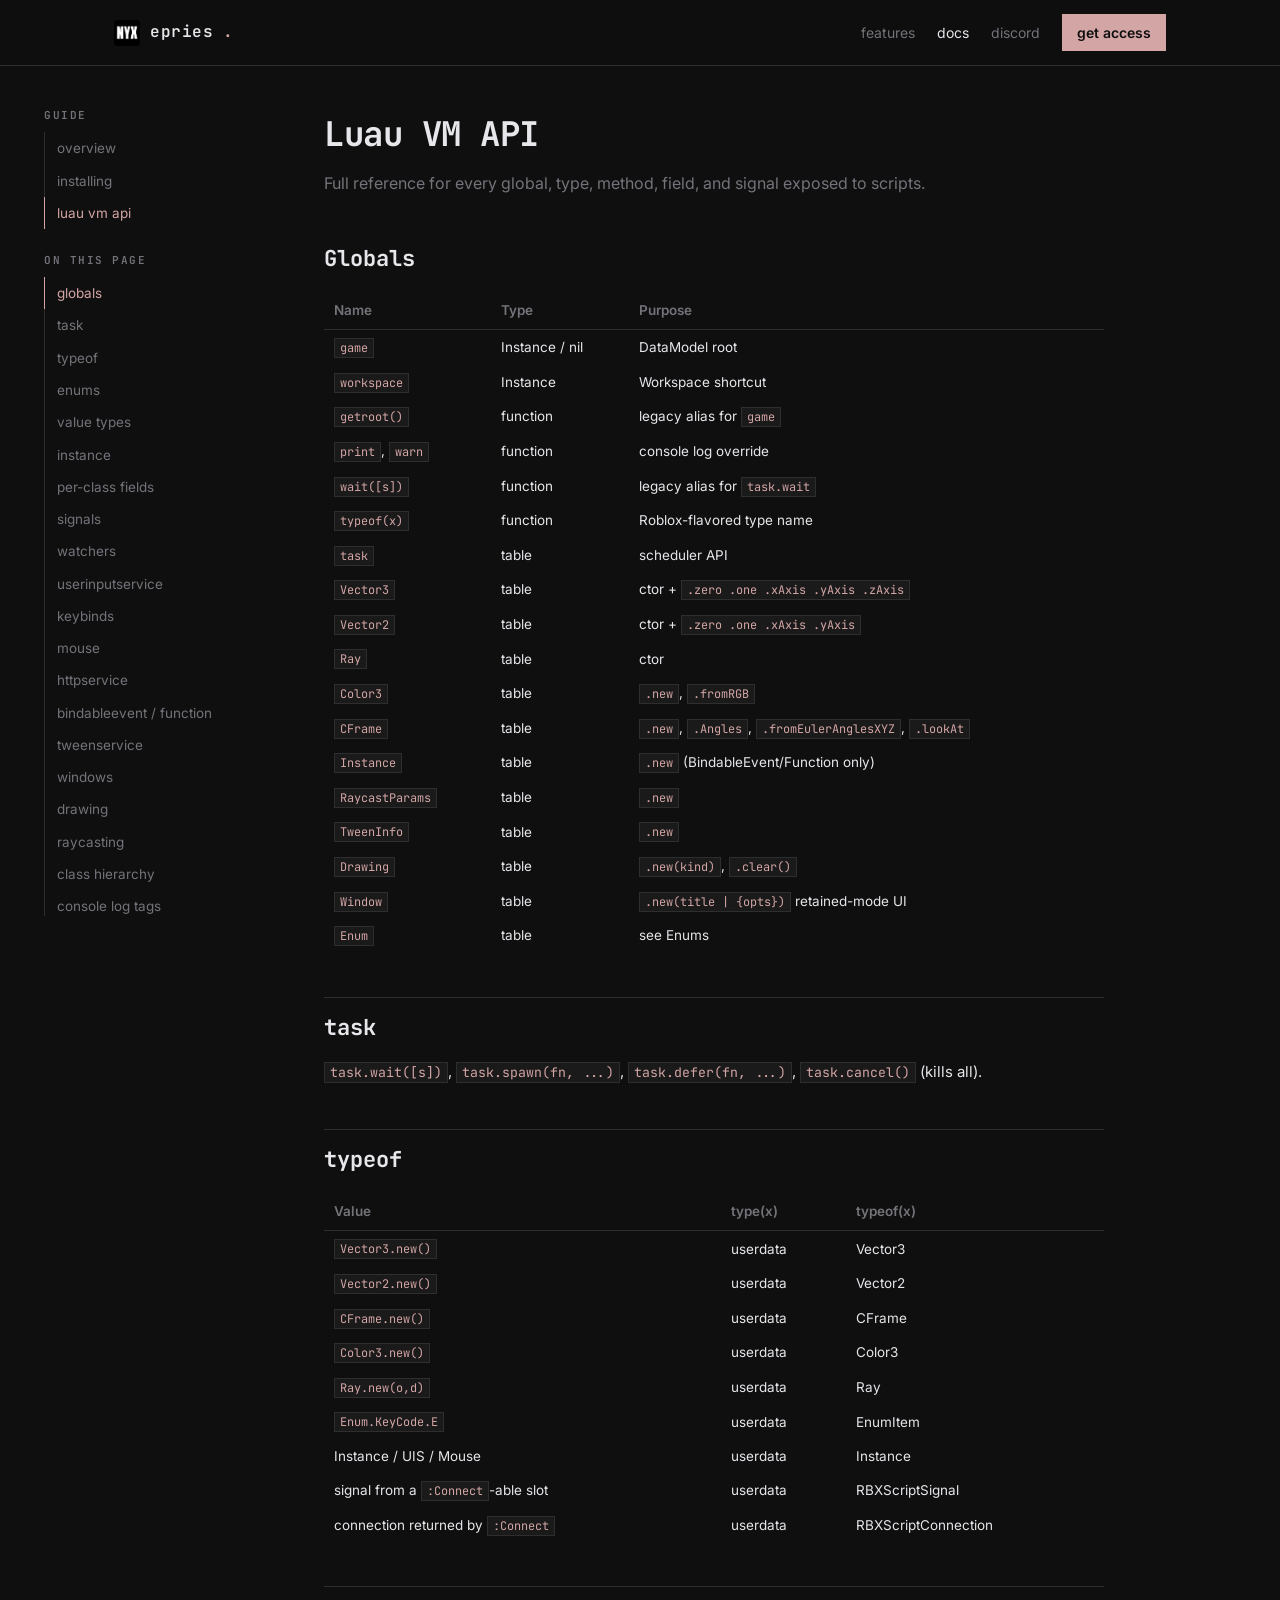
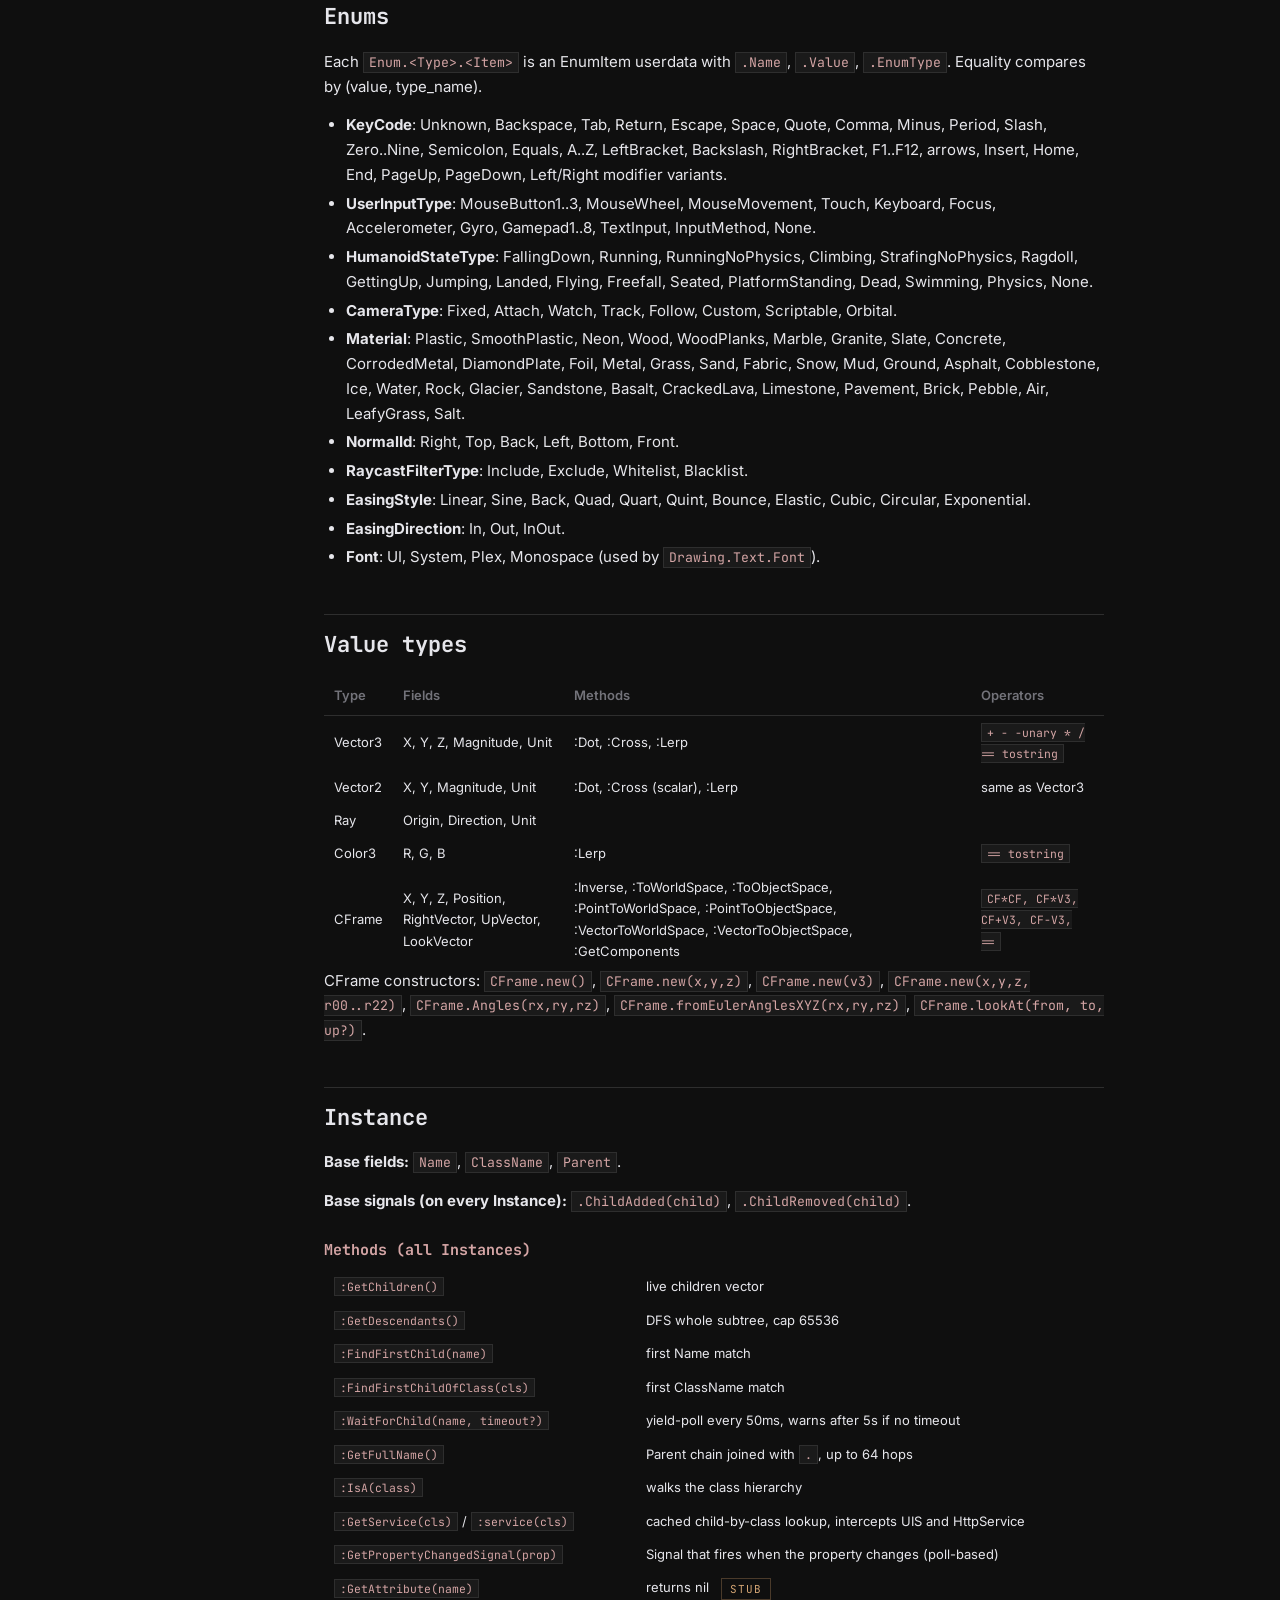
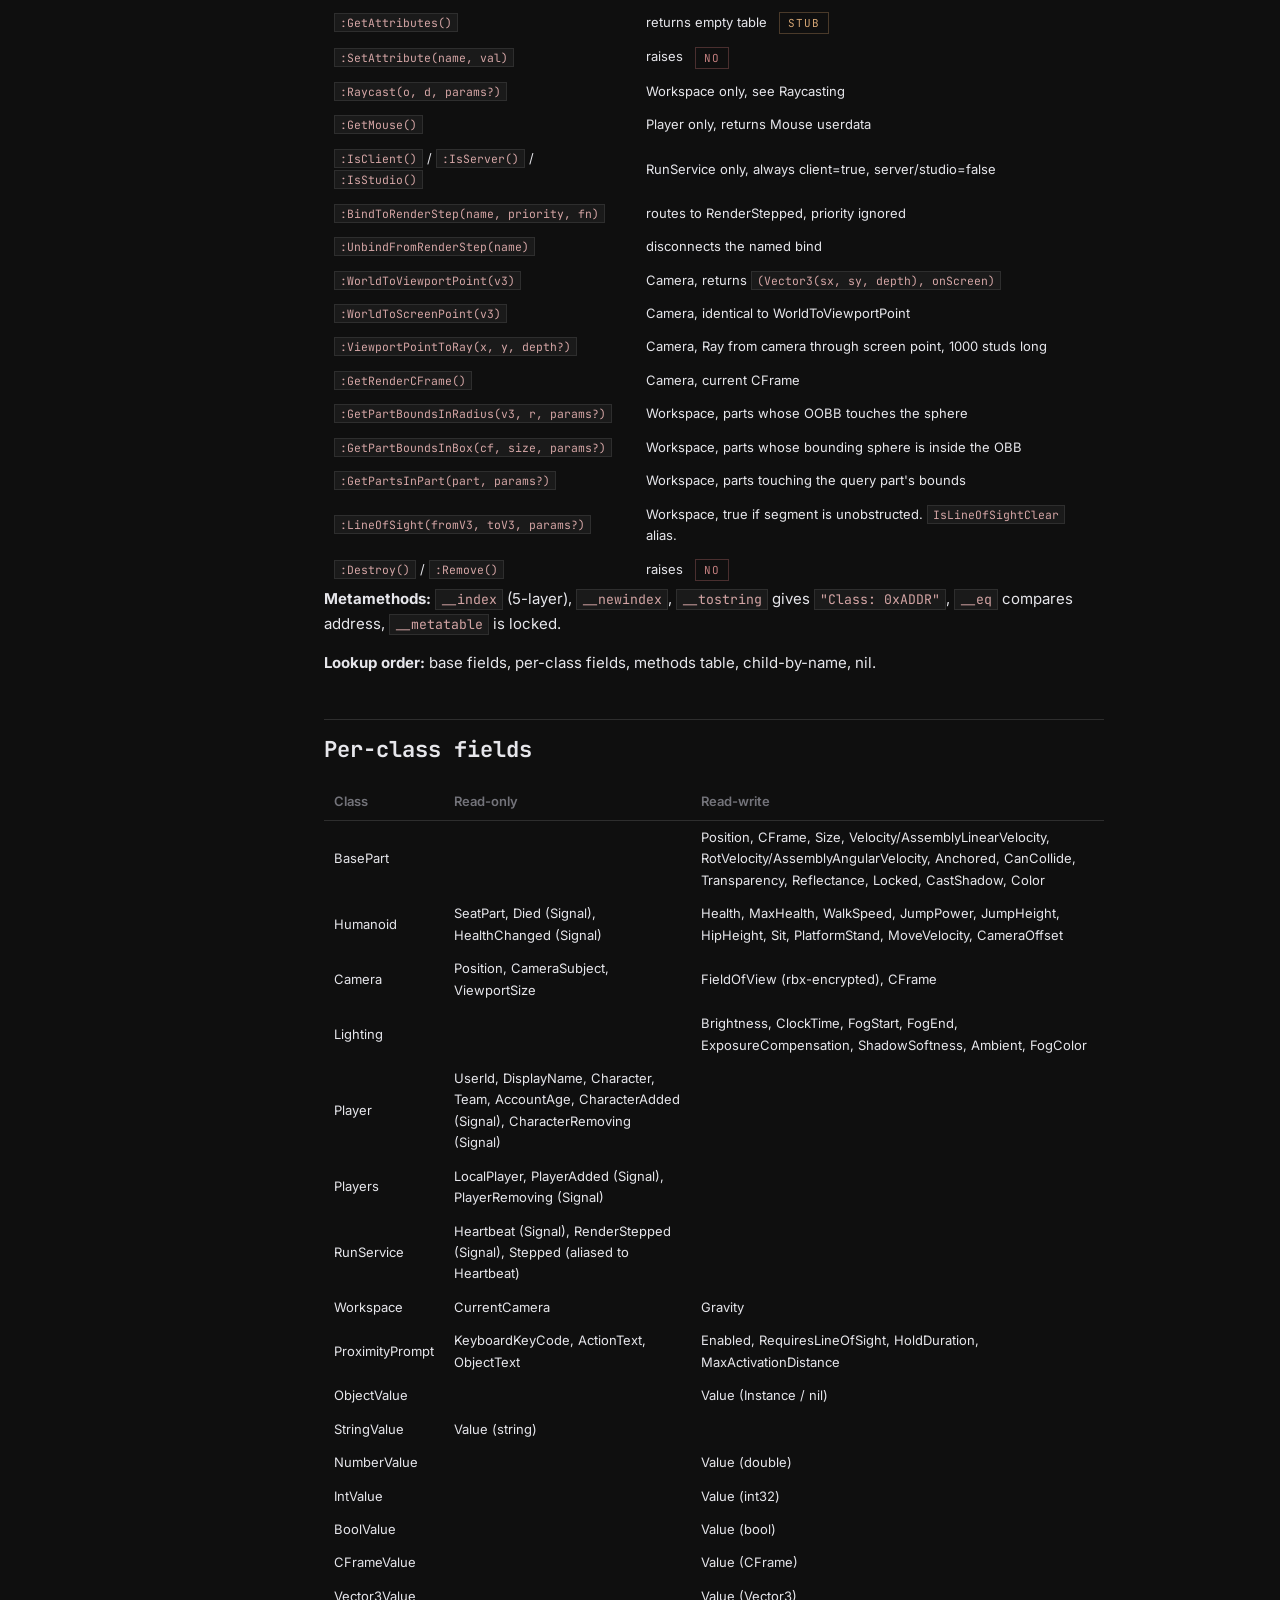
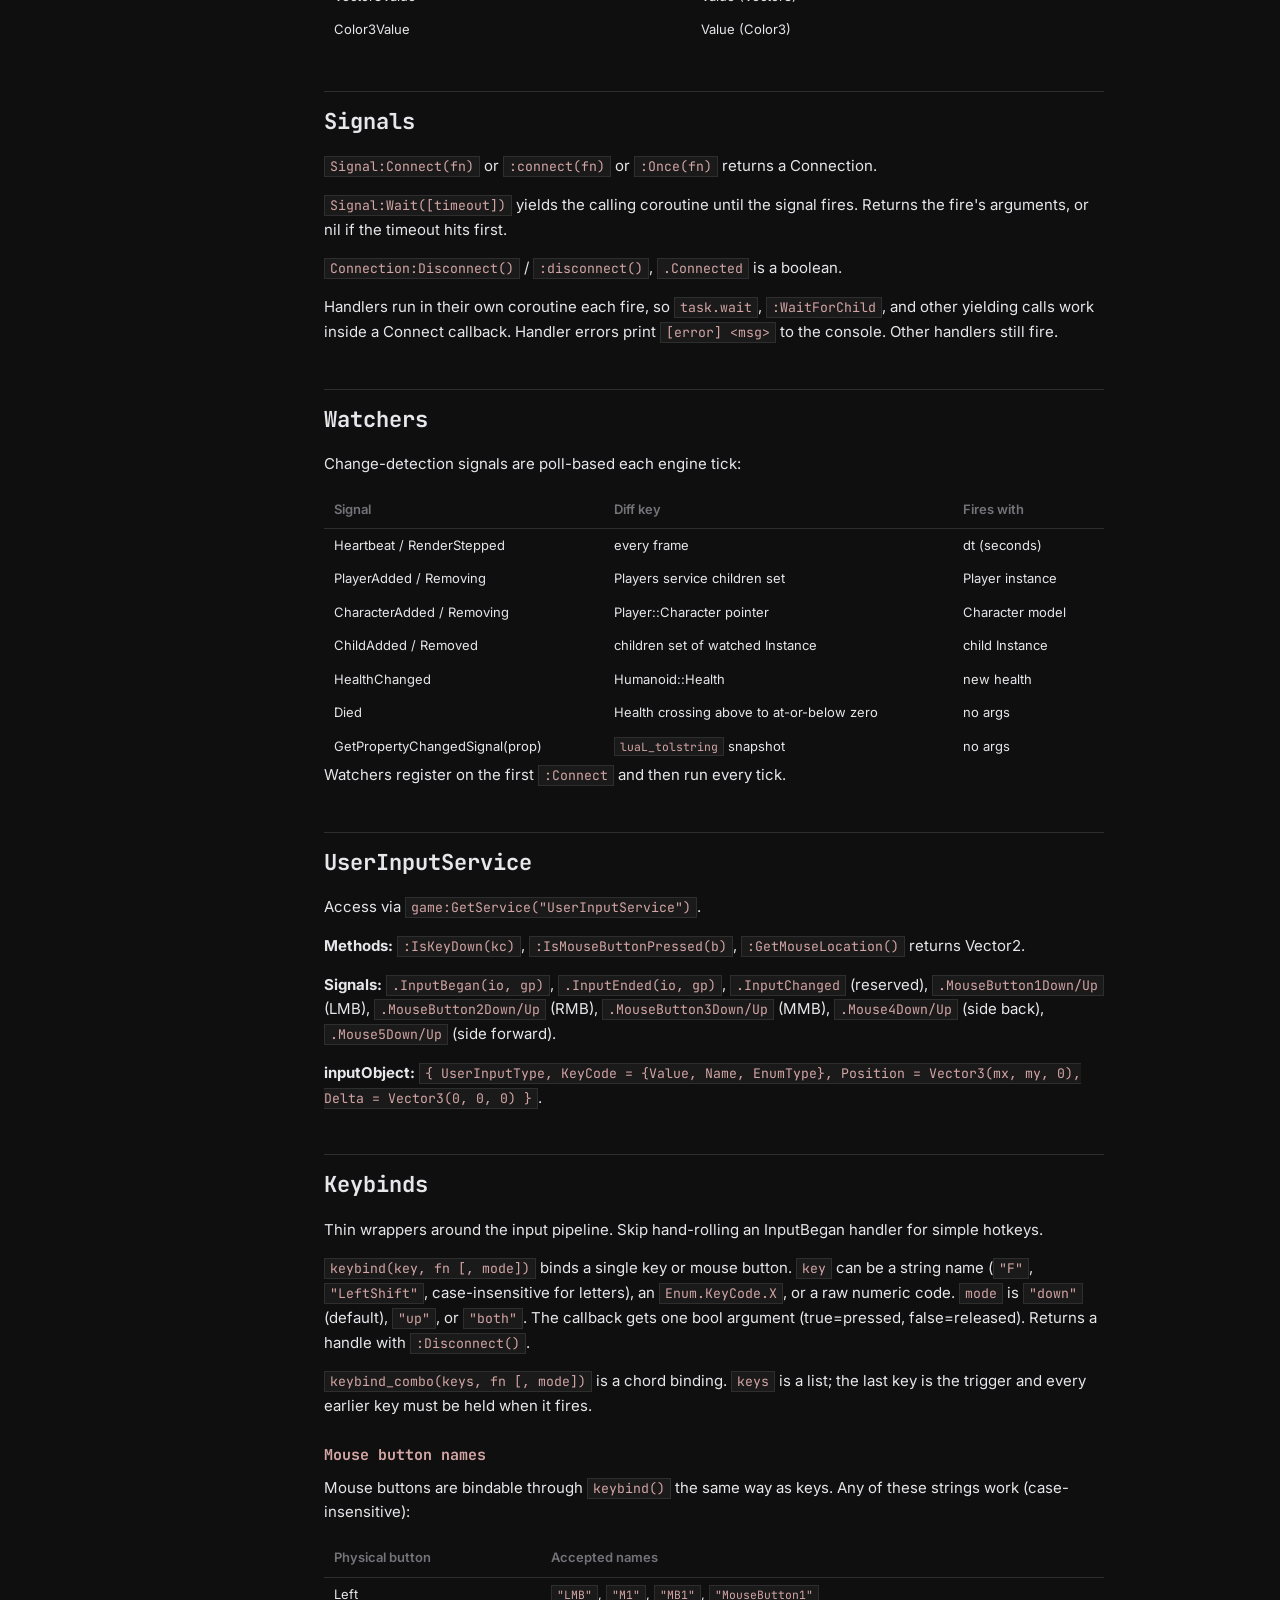
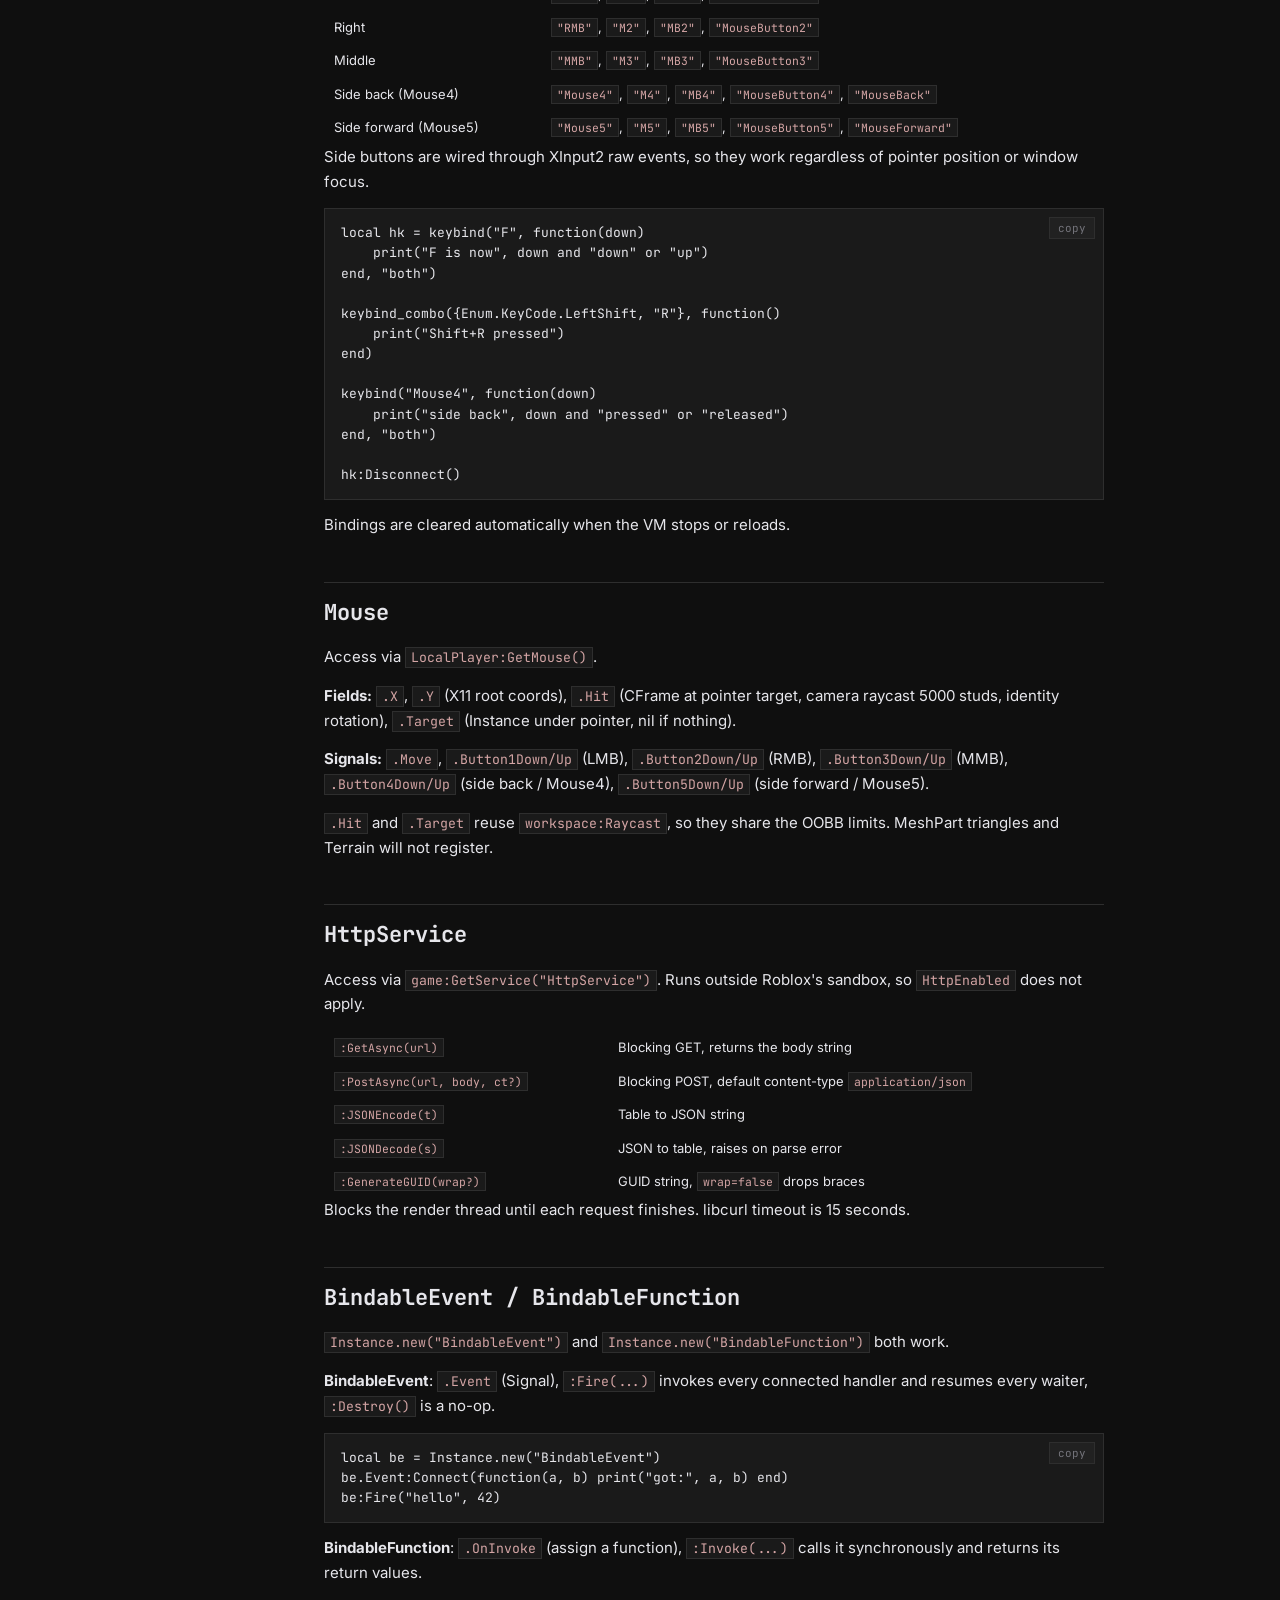
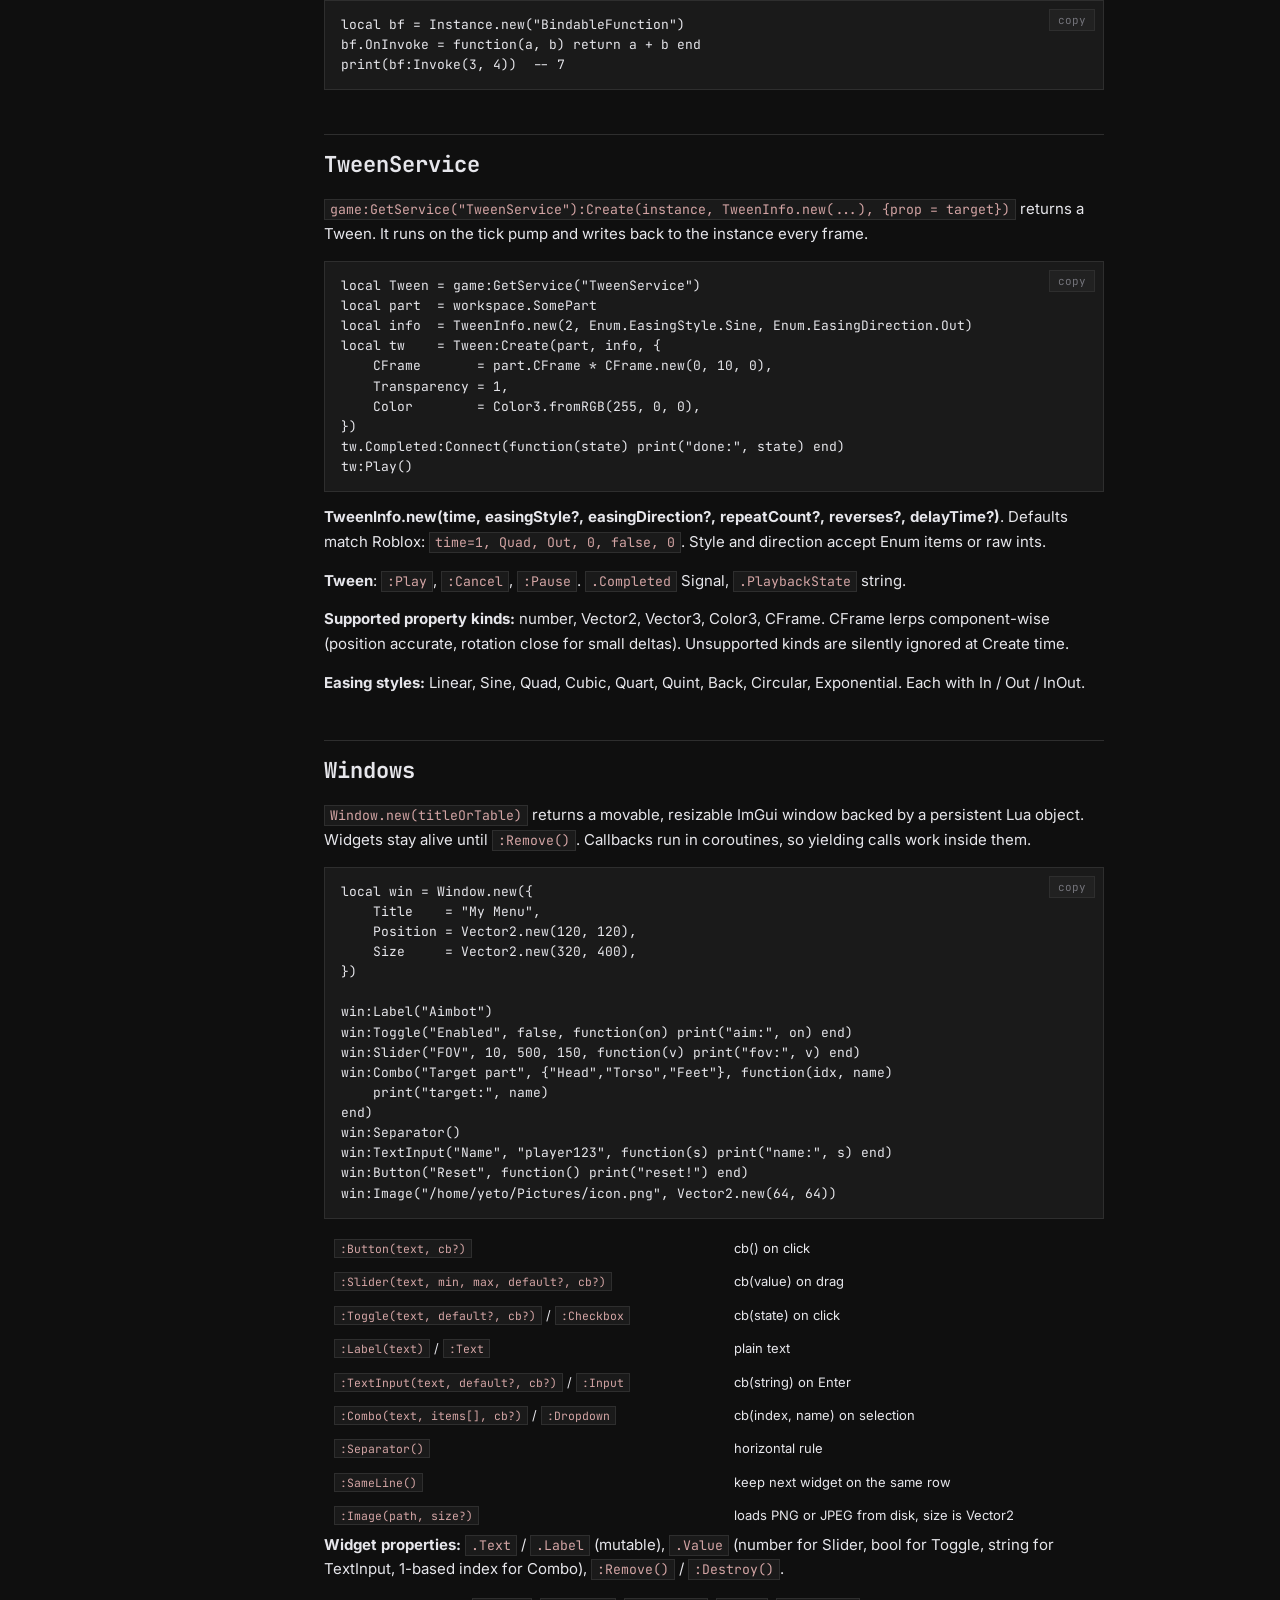
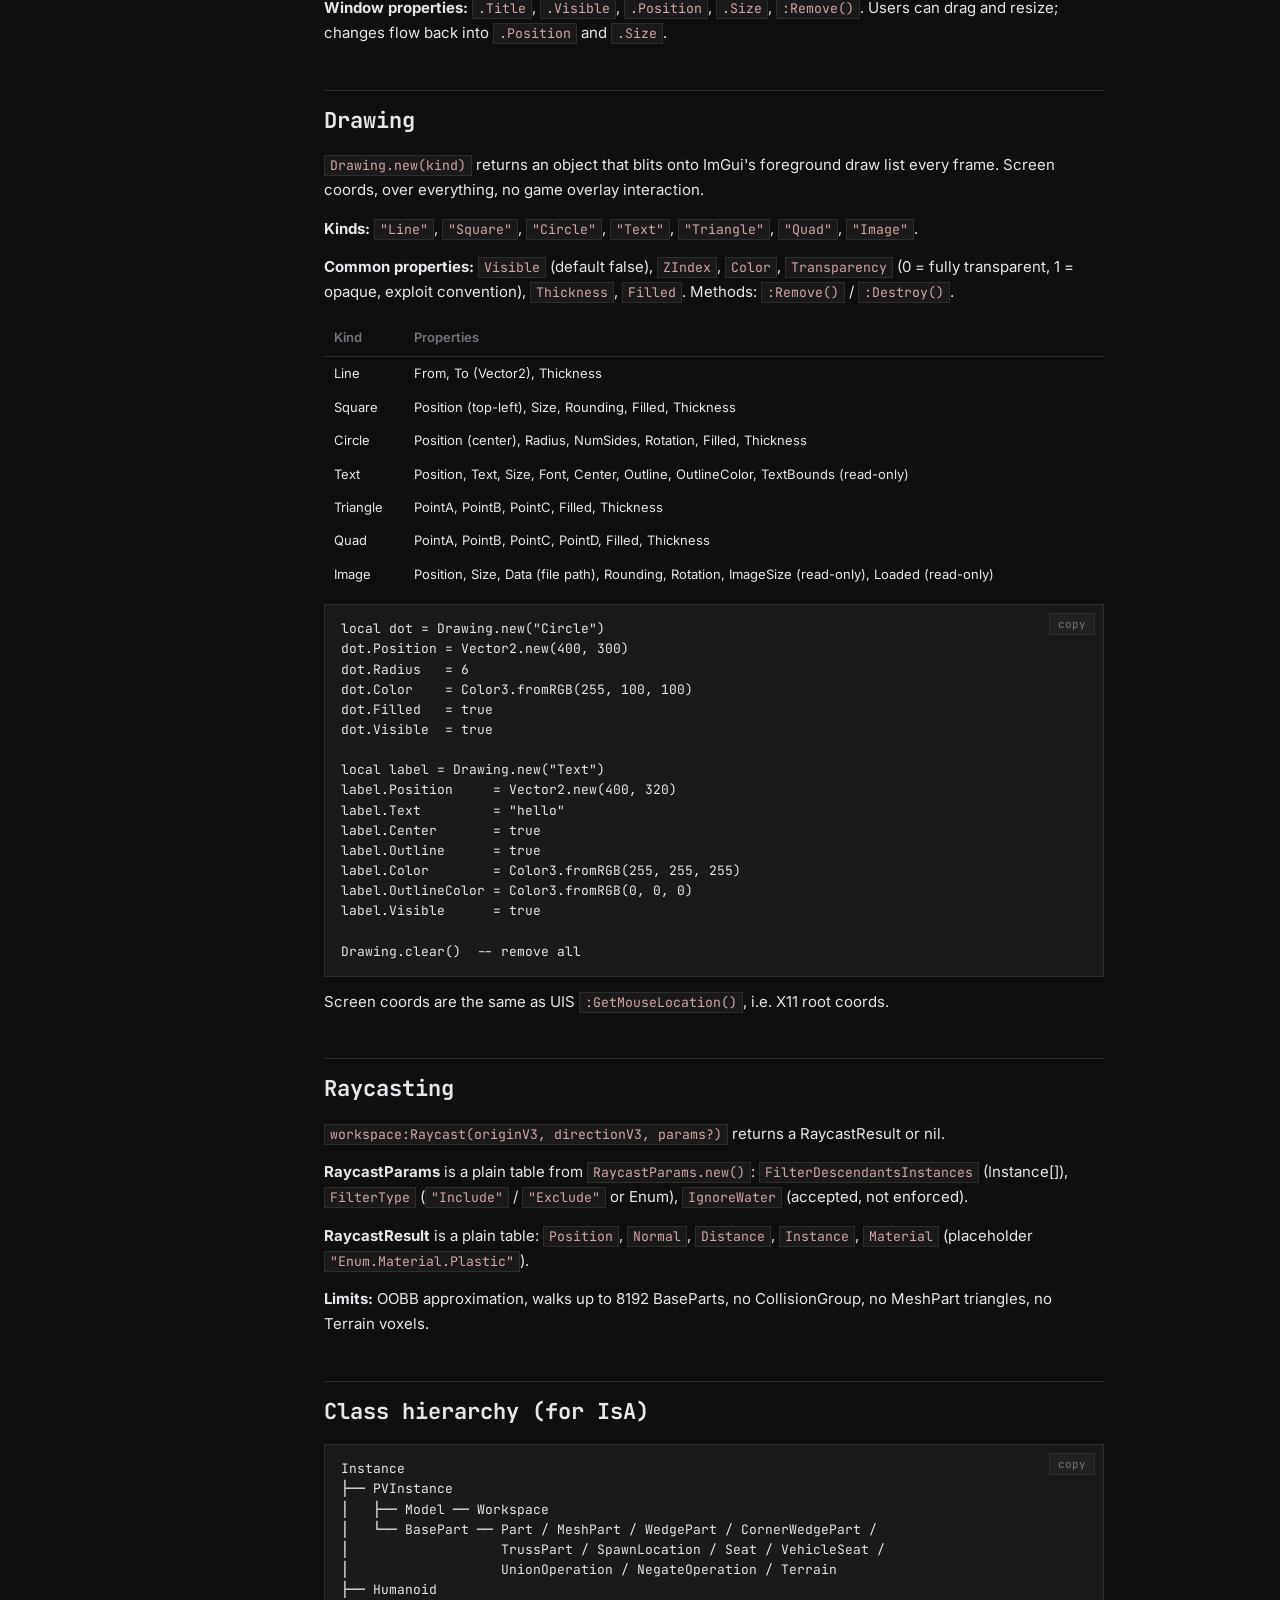
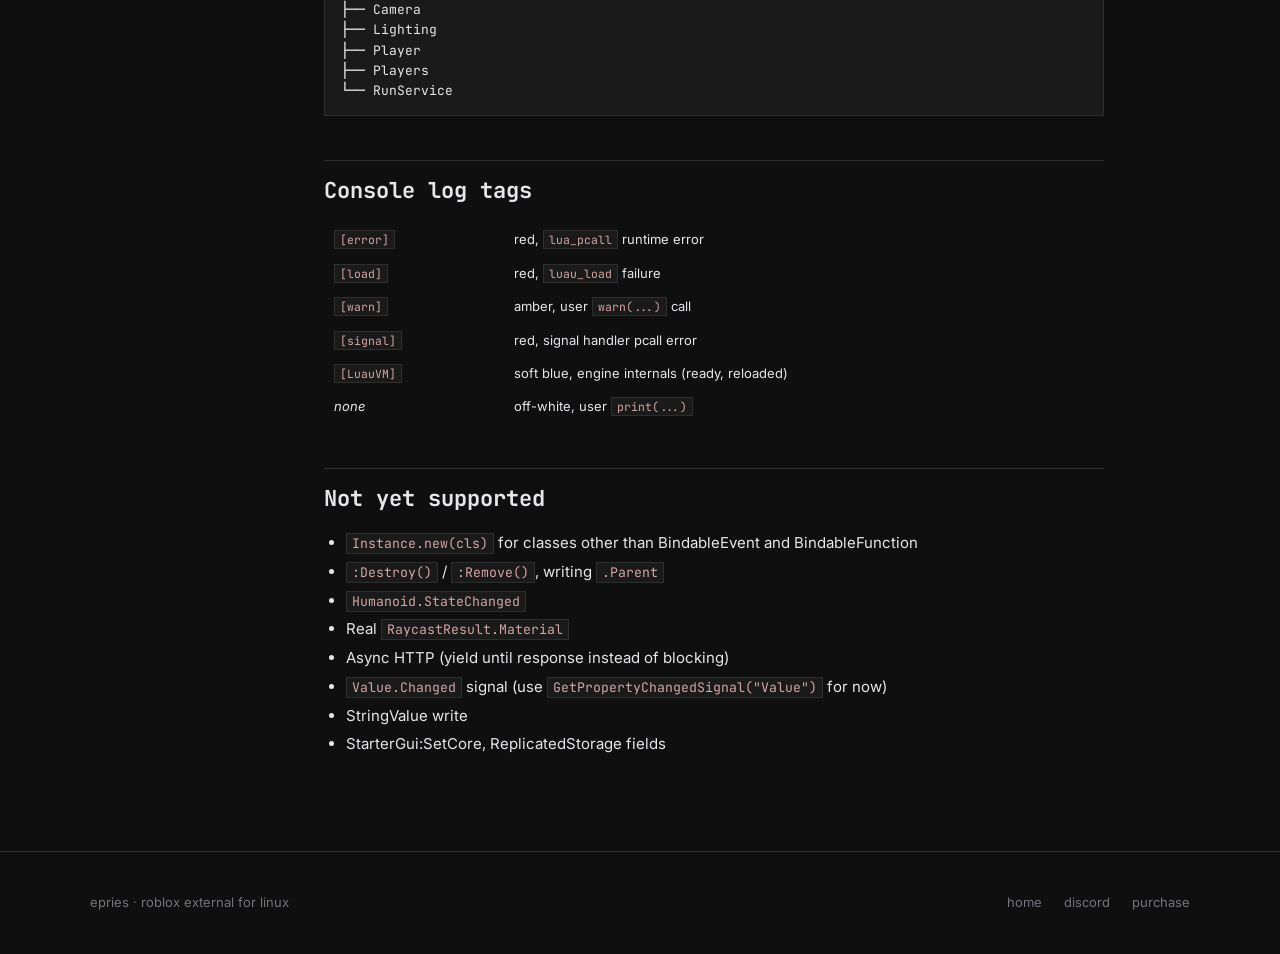
==== commit 86b44718: "Update luau-api.html" ====
--- a/docs/luau-api.html
+++ b/docs/luau-api.html
@@ -247,13 +247,31 @@
         <h2 id="uis">UserInputService</h2>
         <p>Access via <code>game:GetService("UserInputService")</code>.</p>
         <p><strong>Methods:</strong> <code>:IsKeyDown(kc)</code>, <code>:IsMouseButtonPressed(b)</code>, <code>:GetMouseLocation()</code> returns Vector2.</p>
-        <p><strong>Signals:</strong> <code>.InputBegan(io, gp)</code>, <code>.InputEnded(io, gp)</code>, <code>.InputChanged</code> (reserved), <code>.MouseButton1Down/Up</code>, <code>.MouseButton2Down/Up</code>.</p>
+        <p><strong>Signals:</strong> <code>.InputBegan(io, gp)</code>, <code>.InputEnded(io, gp)</code>, <code>.InputChanged</code> (reserved), <code>.MouseButton1Down/Up</code> (LMB), <code>.MouseButton2Down/Up</code> (RMB), <code>.MouseButton3Down/Up</code> (MMB), <code>.Mouse4Down/Up</code> (side back), <code>.Mouse5Down/Up</code> (side forward).</p>
         <p><strong>inputObject:</strong> <code>{ UserInputType, KeyCode = {Value, Name, EnumType}, Position = Vector3(mx, my, 0), Delta = Vector3(0, 0, 0) }</code>.</p>
 
         <h2 id="keybinds">Keybinds</h2>
         <p>Thin wrappers around the input pipeline. Skip hand-rolling an InputBegan handler for simple hotkeys.</p>
-        <p><code>keybind(key, fn [, mode])</code> binds a single key. <code>key</code> can be a string name (<code>"F"</code>, <code>"LeftShift"</code>, case-insensitive for letters), an <code>Enum.KeyCode.X</code>, or a raw numeric code. <code>mode</code> is <code>"down"</code> (default), <code>"up"</code>, or <code>"both"</code>. The callback gets one bool argument (true=pressed, false=released). Returns a handle with <code>:Disconnect()</code>.</p>
+        <p><code>keybind(key, fn [, mode])</code> binds a single key or mouse button. <code>key</code> can be a string name (<code>"F"</code>, <code>"LeftShift"</code>, case-insensitive for letters), an <code>Enum.KeyCode.X</code>, or a raw numeric code. <code>mode</code> is <code>"down"</code> (default), <code>"up"</code>, or <code>"both"</code>. The callback gets one bool argument (true=pressed, false=released). Returns a handle with <code>:Disconnect()</code>.</p>
         <p><code>keybind_combo(keys, fn [, mode])</code> is a chord binding. <code>keys</code> is a list; the last key is the trigger and every earlier key must be held when it fires.</p>
+
+        <h3>Mouse button names</h3>
+        <p>Mouse buttons are bindable through <code>keybind()</code> the same way as keys. Any of these strings work (case-insensitive):</p>
+        <table style="width:100%;border-collapse:collapse;font-size:13px">
+            <thead><tr style="text-align:left;border-bottom:1px solid var(--border)">
+                <th style="padding:8px 10px;color:var(--muted);font-weight:600">Physical button</th>
+                <th style="padding:8px 10px;color:var(--muted);font-weight:600">Accepted names</th>
+            </tr></thead>
+            <tbody>
+                <tr><td style="padding:6px 10px">Left</td><td style="padding:6px 10px"><code>"LMB"</code>, <code>"M1"</code>, <code>"MB1"</code>, <code>"MouseButton1"</code></td></tr>
+                <tr><td style="padding:6px 10px">Right</td><td style="padding:6px 10px"><code>"RMB"</code>, <code>"M2"</code>, <code>"MB2"</code>, <code>"MouseButton2"</code></td></tr>
+                <tr><td style="padding:6px 10px">Middle</td><td style="padding:6px 10px"><code>"MMB"</code>, <code>"M3"</code>, <code>"MB3"</code>, <code>"MouseButton3"</code></td></tr>
+                <tr><td style="padding:6px 10px">Side back (Mouse4)</td><td style="padding:6px 10px"><code>"Mouse4"</code>, <code>"M4"</code>, <code>"MB4"</code>, <code>"MouseButton4"</code>, <code>"MouseBack"</code></td></tr>
+                <tr><td style="padding:6px 10px">Side forward (Mouse5)</td><td style="padding:6px 10px"><code>"Mouse5"</code>, <code>"M5"</code>, <code>"MB5"</code>, <code>"MouseButton5"</code>, <code>"MouseForward"</code></td></tr>
+            </tbody>
+        </table>
+        <p>Side buttons are wired through XInput2 raw events, so they work regardless of pointer position or window focus.</p>
+
         <pre><code>local hk = keybind("F", function(down)
     print("F is now", down and "down" or "up")
 end, "both")
@@ -262,13 +280,17 @@
     print("Shift+R pressed")
 end)
 
+keybind("Mouse4", function(down)
+    print("side back", down and "pressed" or "released")
+end, "both")
+
 hk:Disconnect()</code></pre>
         <p>Bindings are cleared automatically when the VM stops or reloads.</p>
 
         <h2 id="mouse">Mouse</h2>
         <p>Access via <code>LocalPlayer:GetMouse()</code>.</p>
         <p><strong>Fields:</strong> <code>.X</code>, <code>.Y</code> (X11 root coords), <code>.Hit</code> (CFrame at pointer target, camera raycast 5000 studs, identity rotation), <code>.Target</code> (Instance under pointer, nil if nothing).</p>
-        <p><strong>Signals:</strong> <code>.Move</code>, <code>.Button1Down</code>, <code>.Button1Up</code>, <code>.Button2Down</code>, <code>.Button2Up</code>.</p>
+        <p><strong>Signals:</strong> <code>.Move</code>, <code>.Button1Down/Up</code> (LMB), <code>.Button2Down/Up</code> (RMB), <code>.Button3Down/Up</code> (MMB), <code>.Button4Down/Up</code> (side back / Mouse4), <code>.Button5Down/Up</code> (side forward / Mouse5).</p>
         <p><code>.Hit</code> and <code>.Target</code> reuse <code>workspace:Raycast</code>, so they share the OOBB limits. MeshPart triangles and Terrain will not register.</p>
 
         <h2 id="http">HttpService</h2>
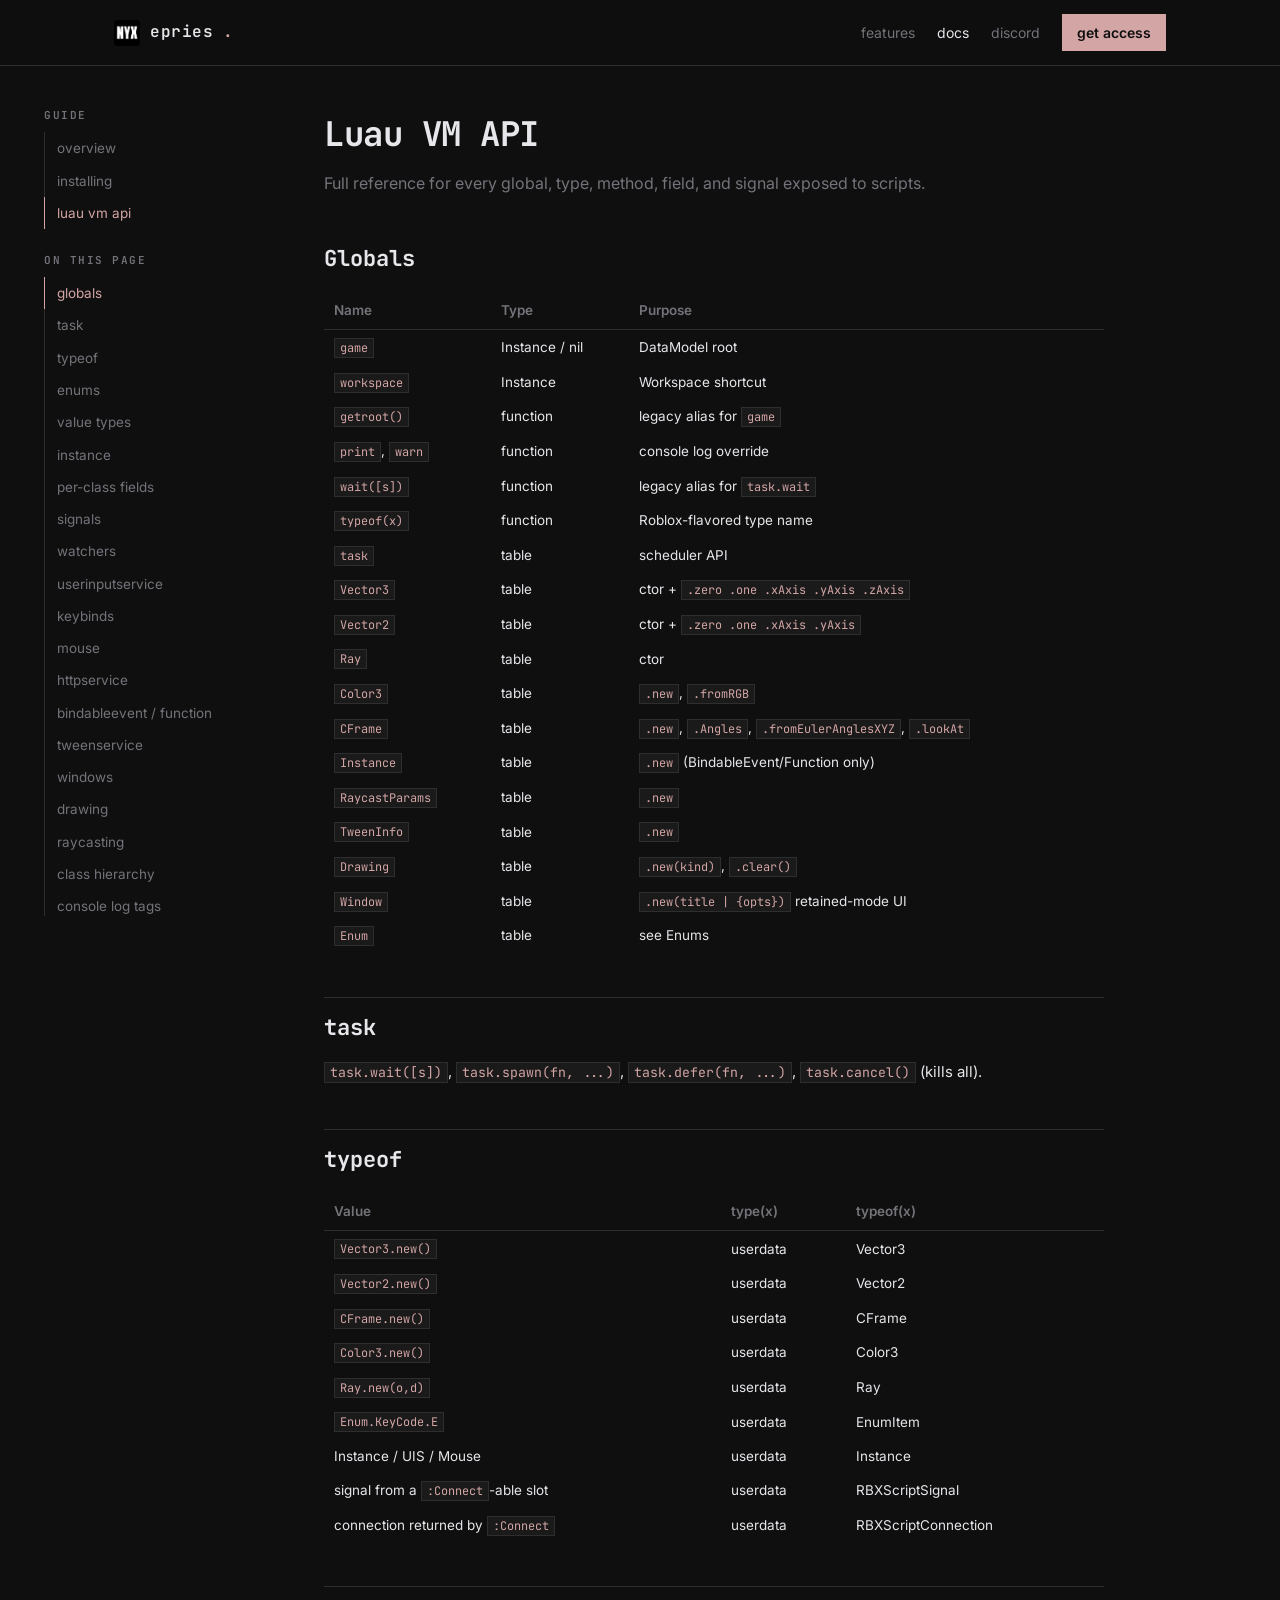
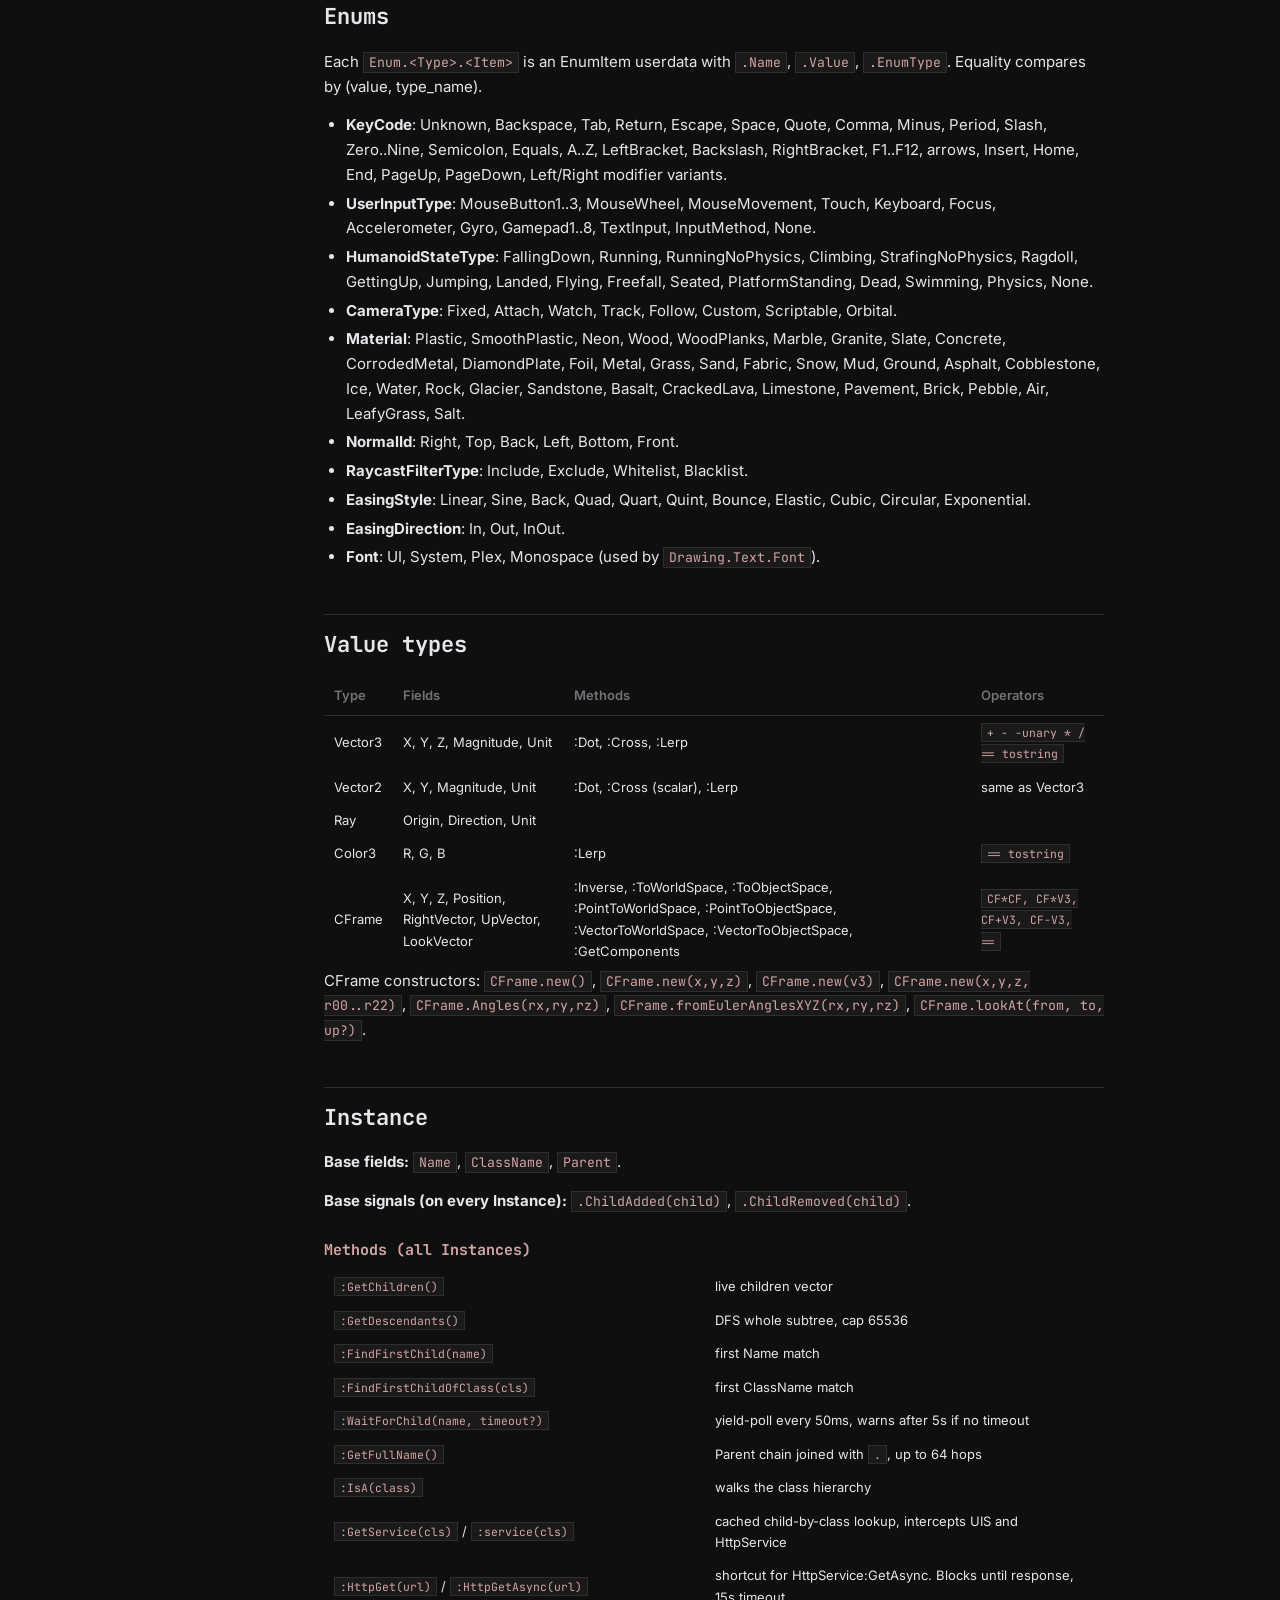
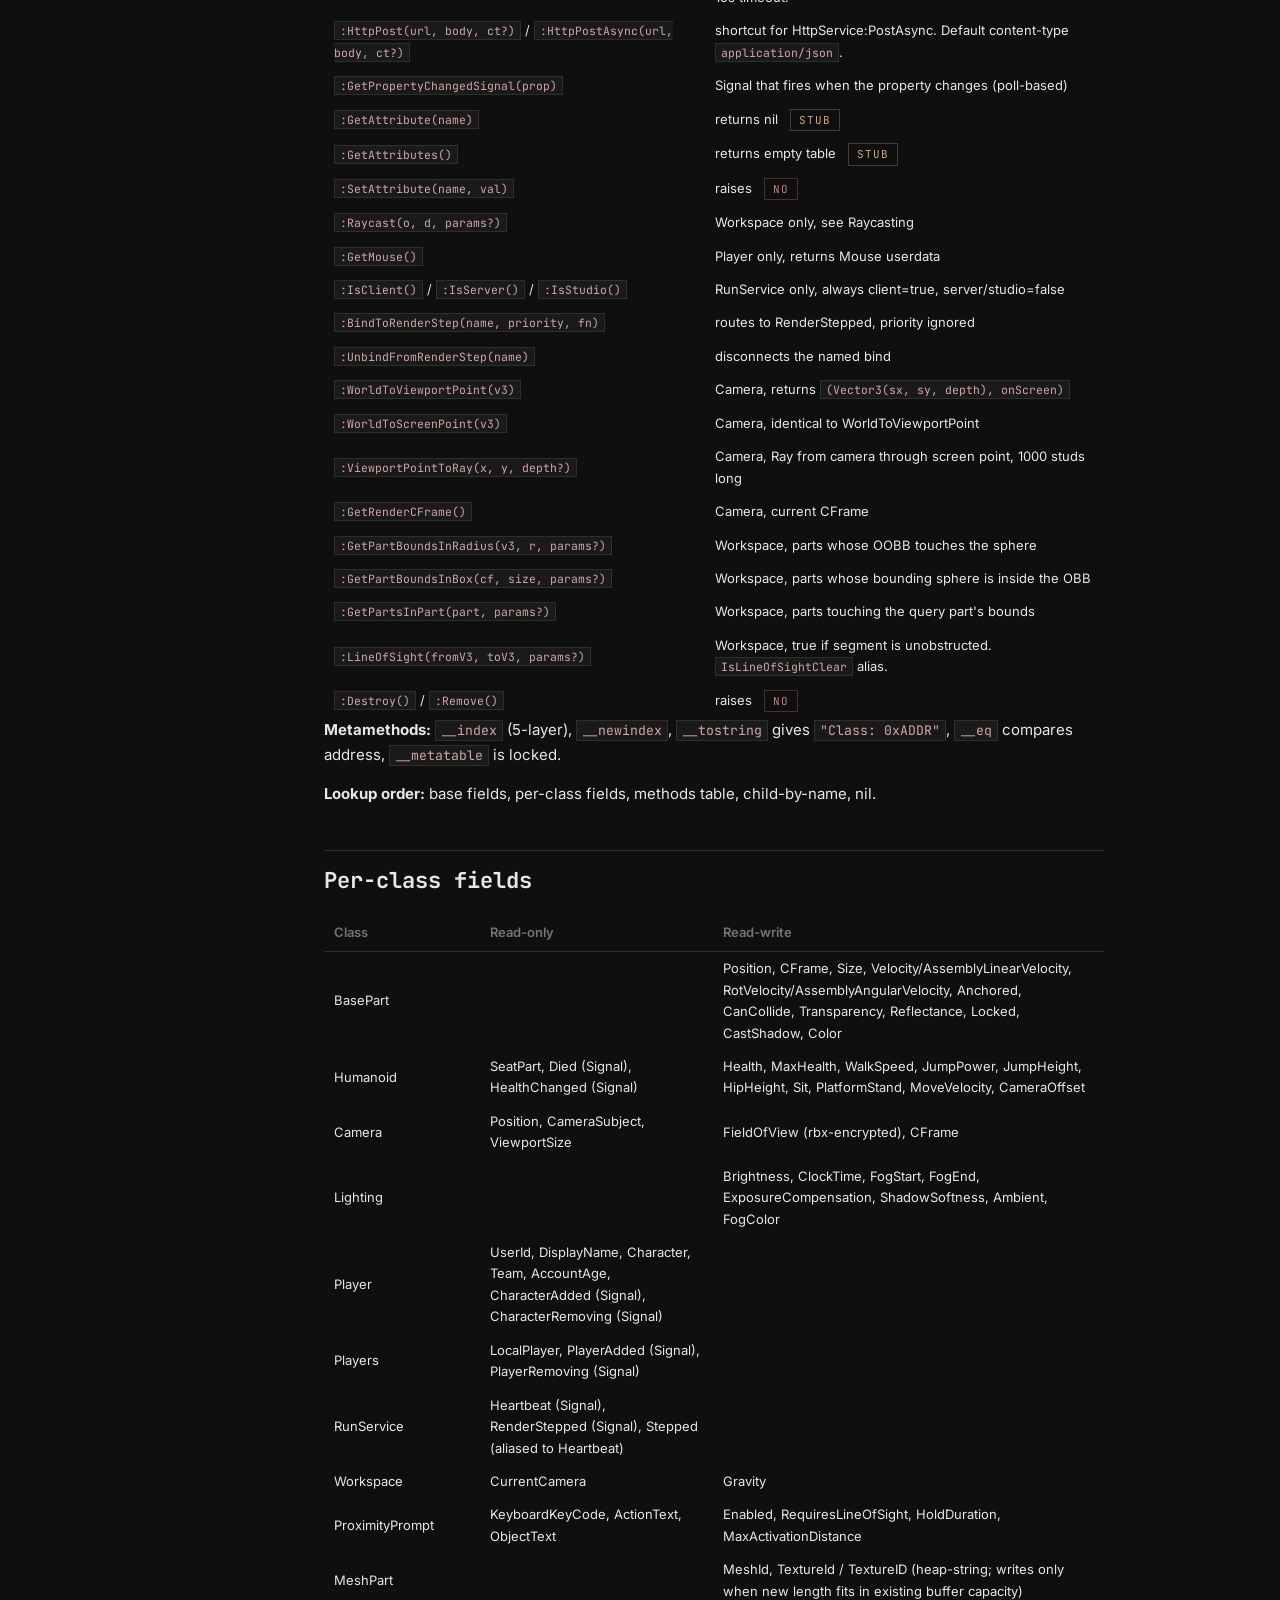
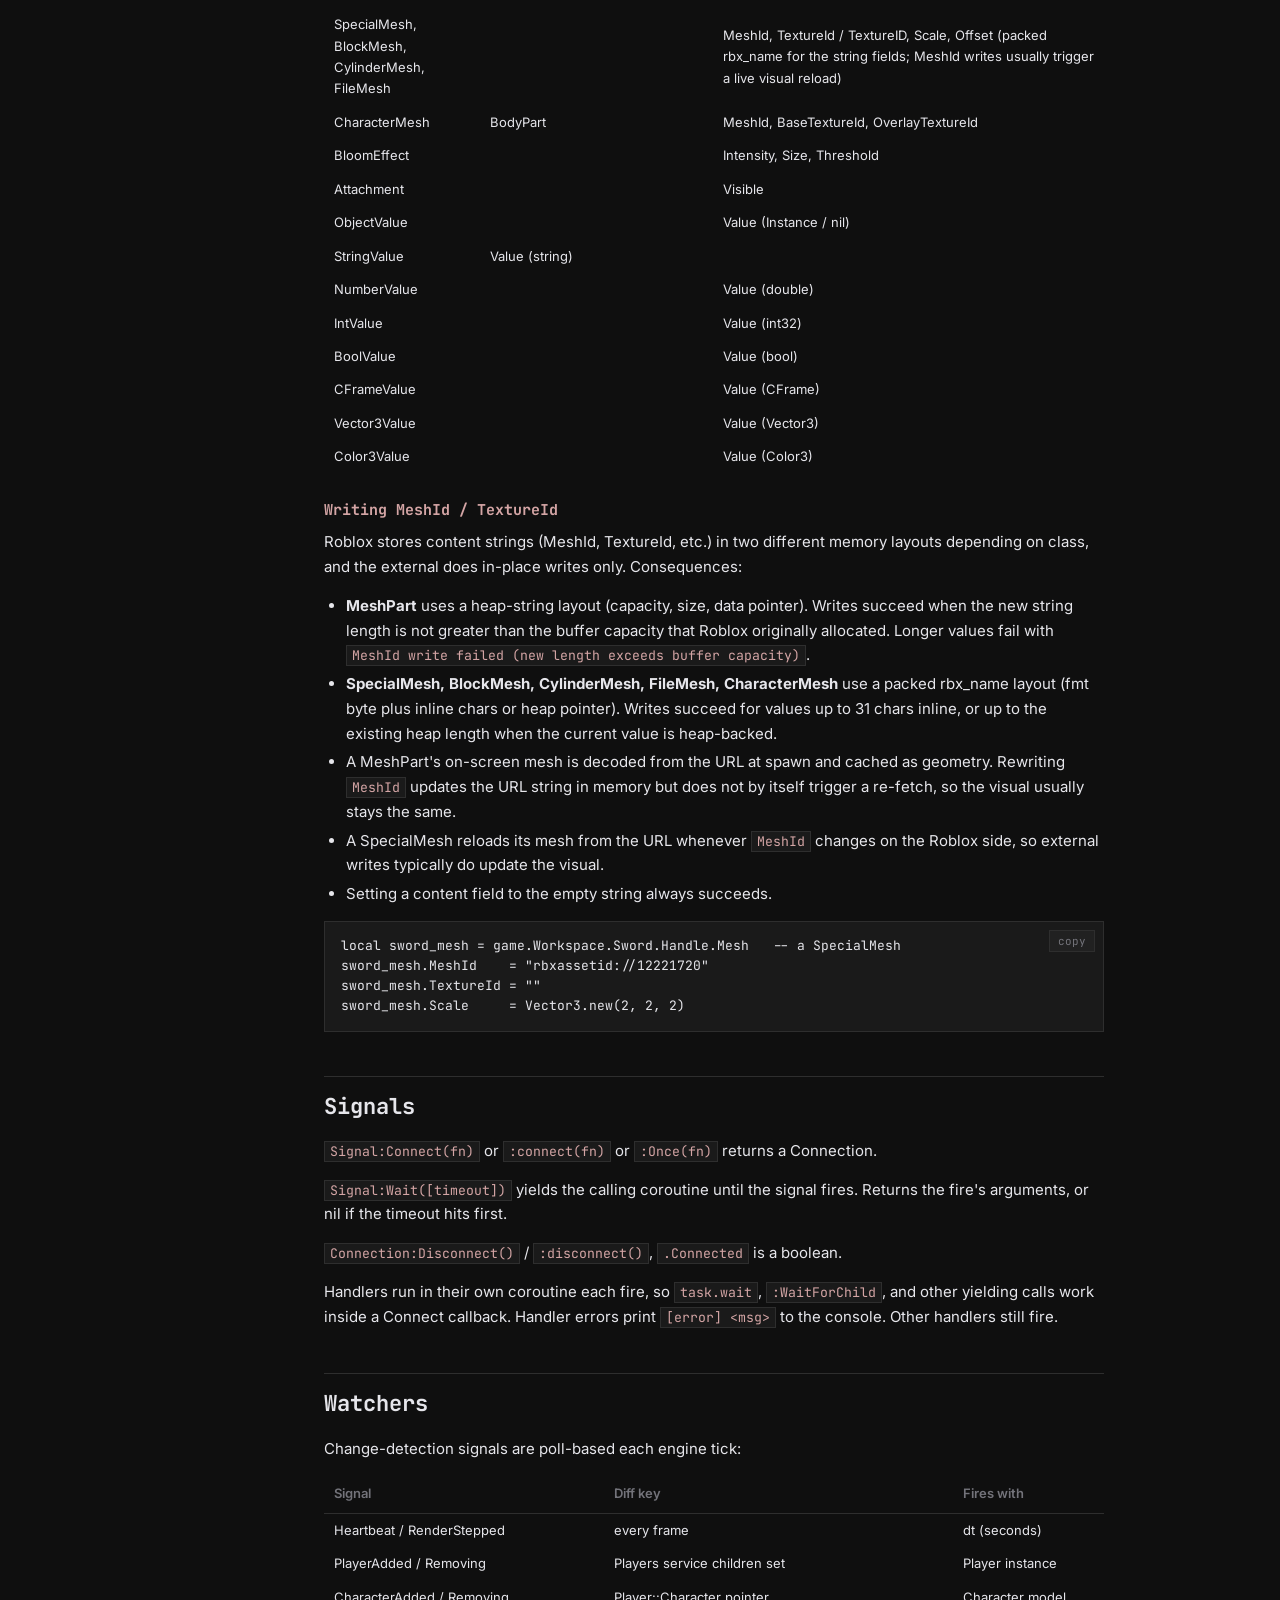
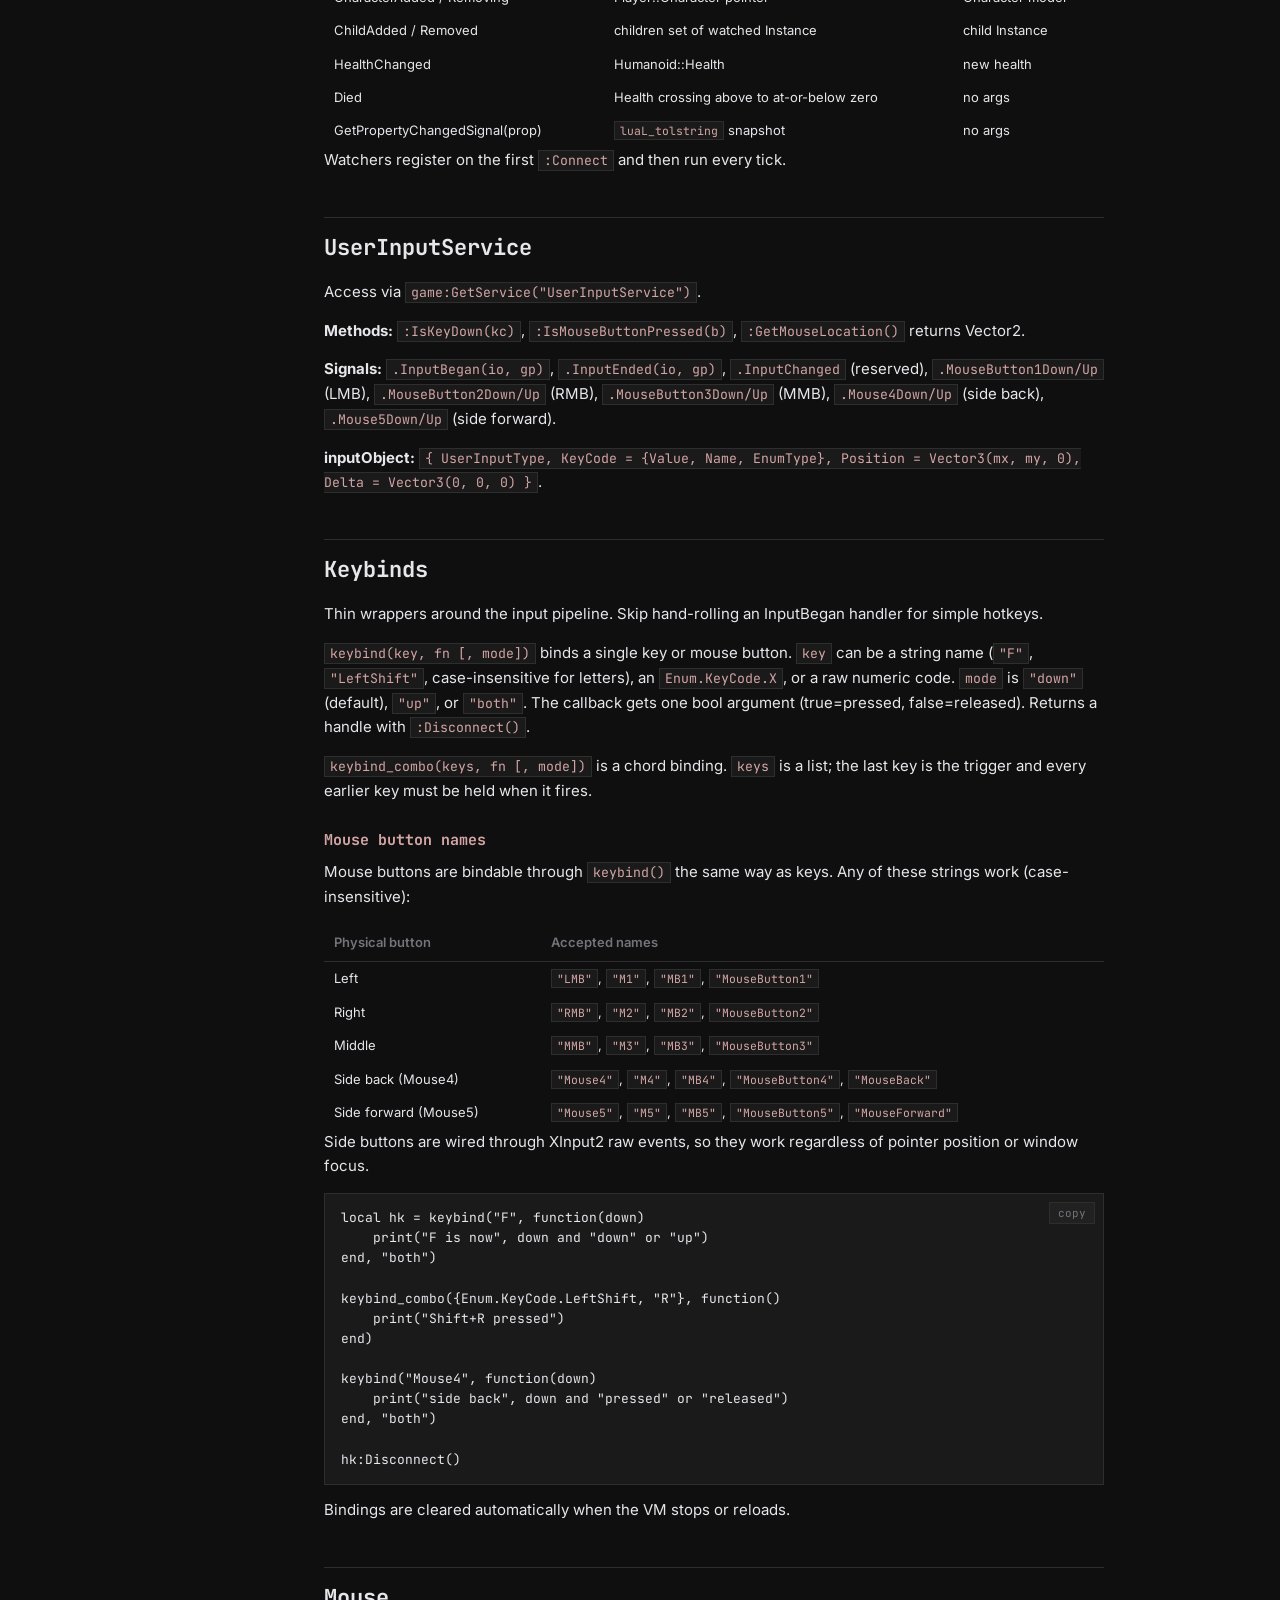
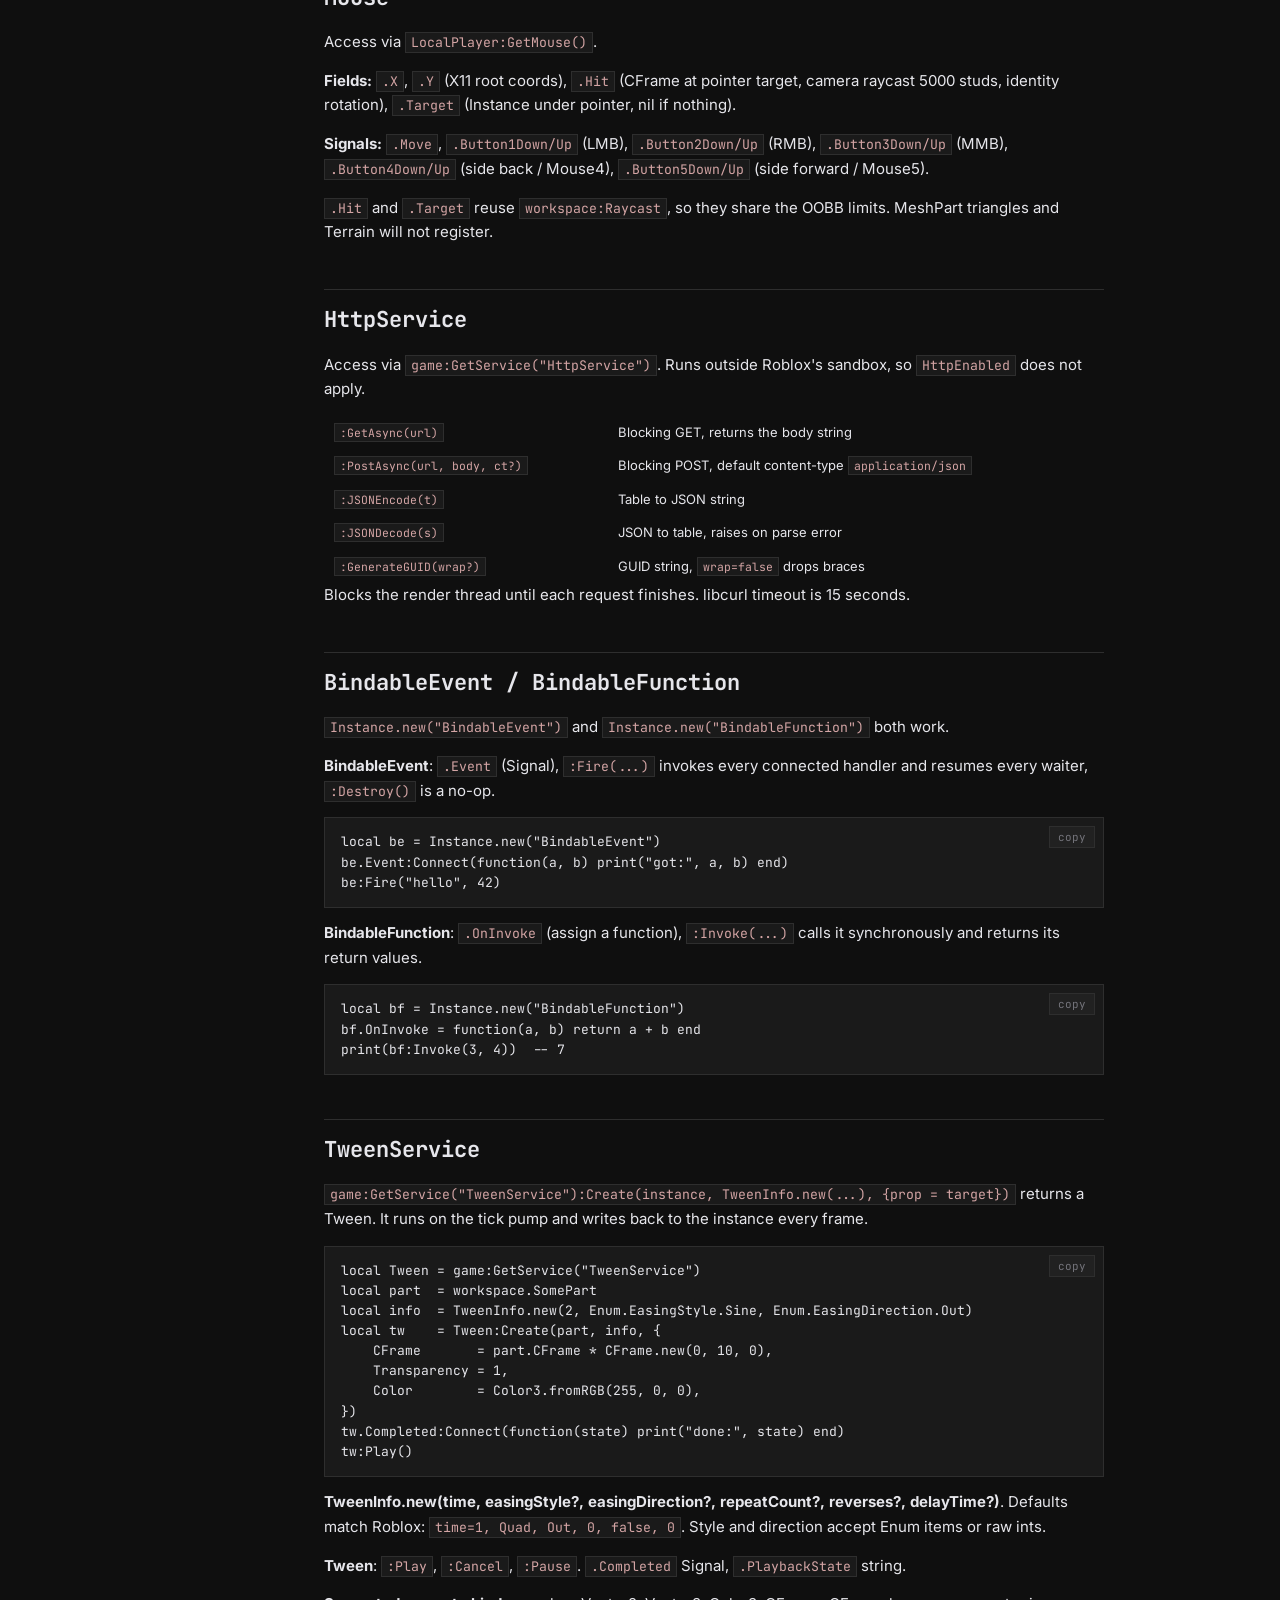
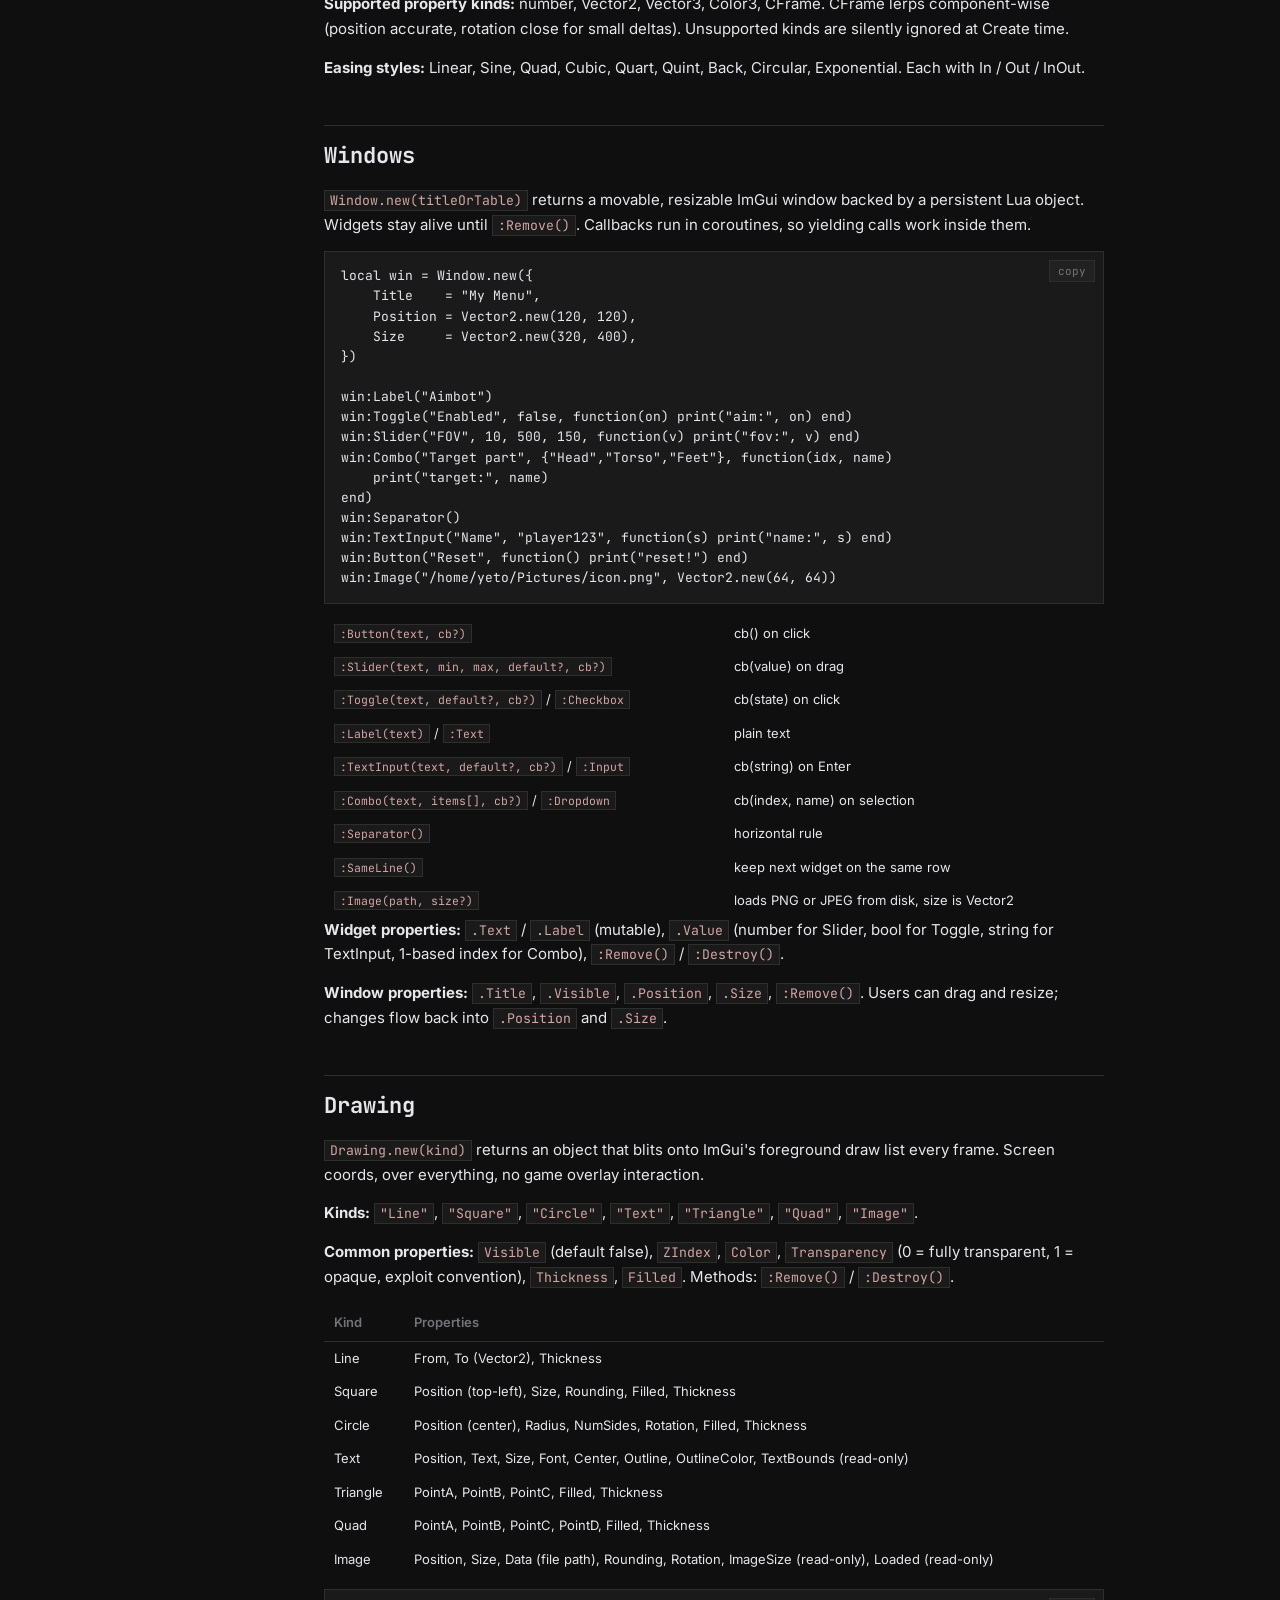
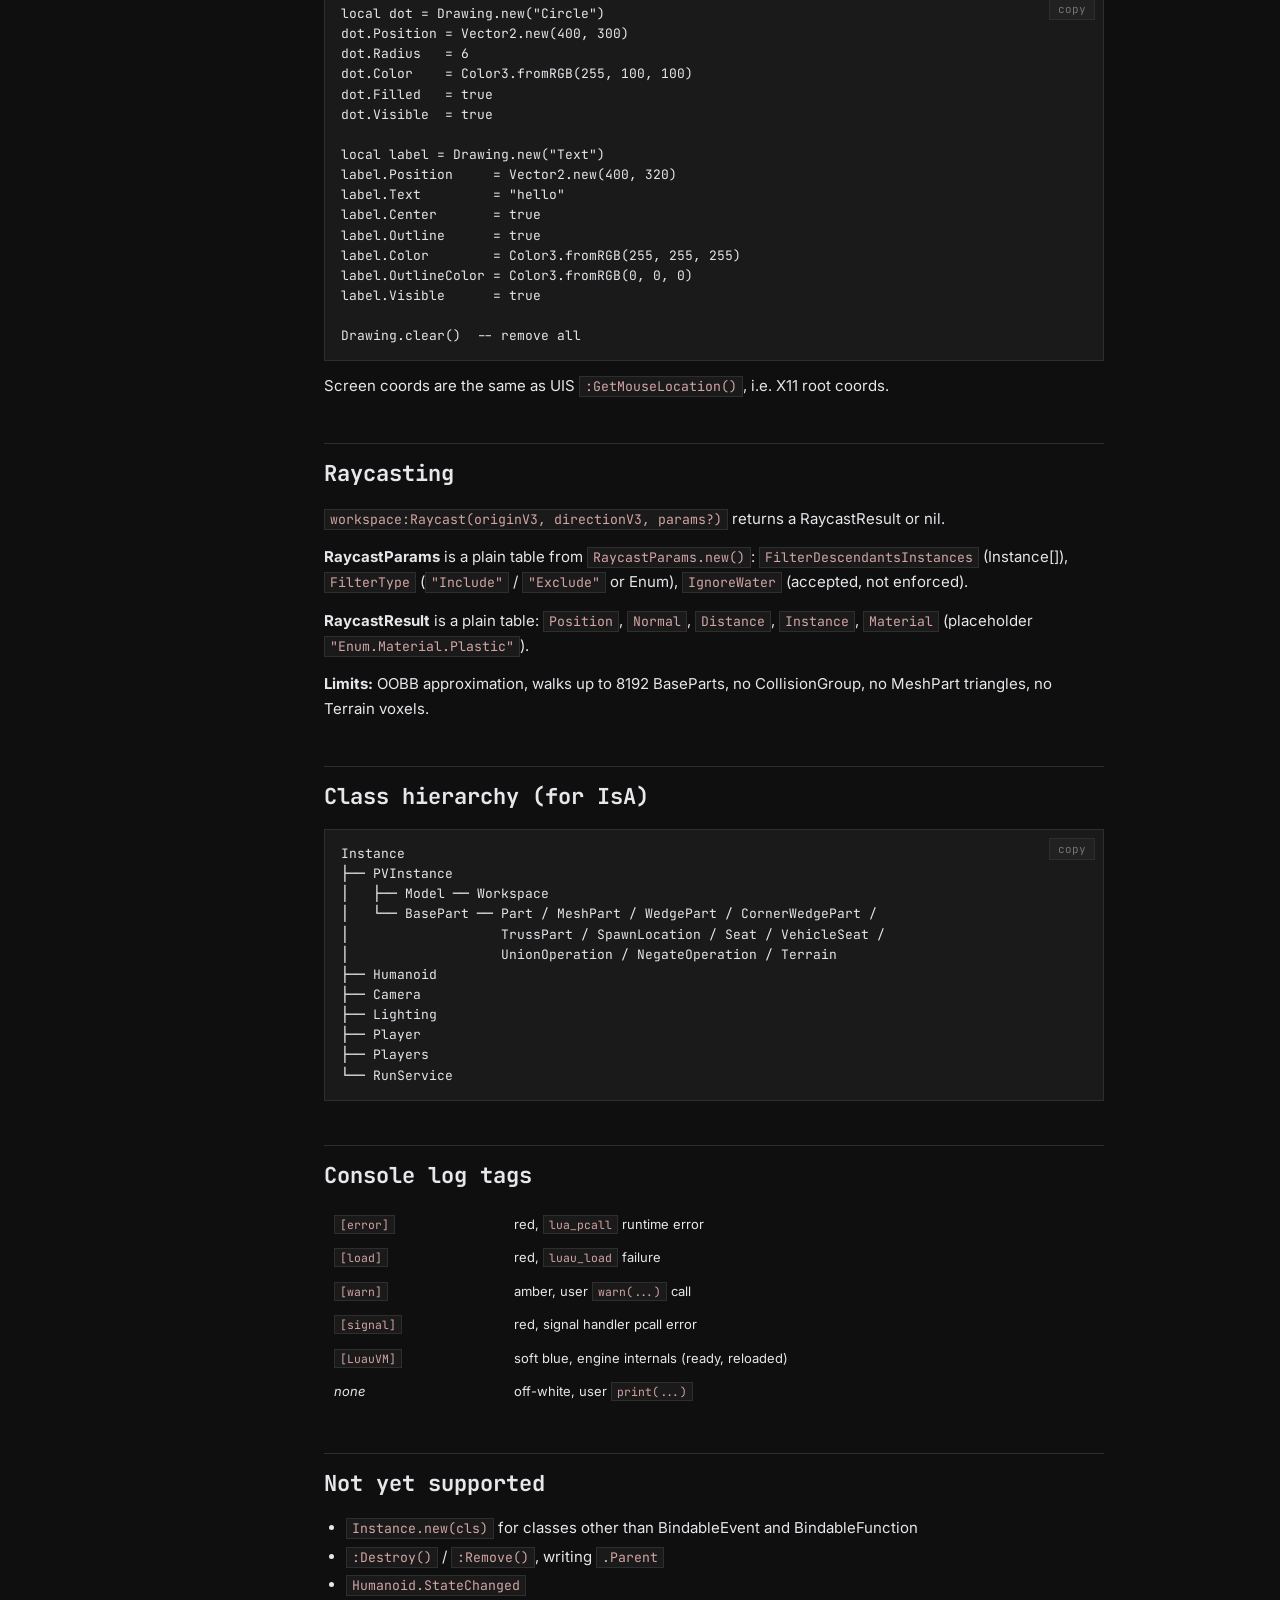
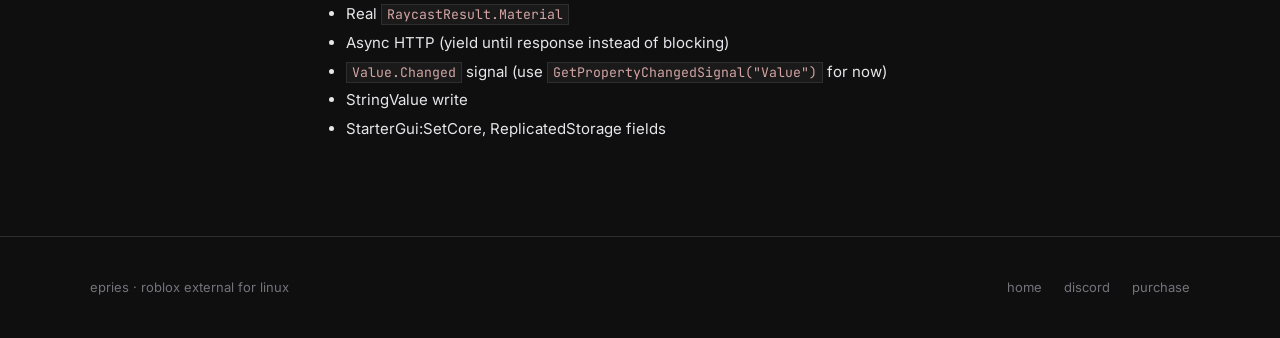
==== commit 0f348247: "docs: MeshPart/SpecialMesh writes, HttpGet, new class rows Co-Authored-By: Claude Opus 4.7 <noreply@" ====
--- a/docs/luau-api.html
+++ b/docs/luau-api.html
@@ -166,6 +166,8 @@
                 <tr><td style="padding:6px 10px"><code>:GetFullName()</code></td><td style="padding:6px 10px">Parent chain joined with <code>.</code>, up to 64 hops</td></tr>
                 <tr><td style="padding:6px 10px"><code>:IsA(class)</code></td><td style="padding:6px 10px">walks the class hierarchy</td></tr>
                 <tr><td style="padding:6px 10px"><code>:GetService(cls)</code> / <code>:service(cls)</code></td><td style="padding:6px 10px">cached child-by-class lookup, intercepts UIS and HttpService</td></tr>
+                <tr><td style="padding:6px 10px"><code>:HttpGet(url)</code> / <code>:HttpGetAsync(url)</code></td><td style="padding:6px 10px">shortcut for HttpService:GetAsync. Blocks until response, 15s timeout.</td></tr>
+                <tr><td style="padding:6px 10px"><code>:HttpPost(url, body, ct?)</code> / <code>:HttpPostAsync(url, body, ct?)</code></td><td style="padding:6px 10px">shortcut for HttpService:PostAsync. Default content-type <code>application/json</code>.</td></tr>
                 <tr><td style="padding:6px 10px"><code>:GetPropertyChangedSignal(prop)</code></td><td style="padding:6px 10px">Signal that fires when the property changes (poll-based)</td></tr>
                 <tr><td style="padding:6px 10px"><code>:GetAttribute(name)</code></td><td style="padding:6px 10px">returns nil <span class="tag warn">stub</span></td></tr>
                 <tr><td style="padding:6px 10px"><code>:GetAttributes()</code></td><td style="padding:6px 10px">returns empty table <span class="tag warn">stub</span></td></tr>
@@ -207,6 +209,11 @@
                 <tr><td style="padding:6px 10px">RunService</td><td style="padding:6px 10px">Heartbeat (Signal), RenderStepped (Signal), Stepped (aliased to Heartbeat)</td><td style="padding:6px 10px"></td></tr>
                 <tr><td style="padding:6px 10px">Workspace</td><td style="padding:6px 10px">CurrentCamera</td><td style="padding:6px 10px">Gravity</td></tr>
                 <tr><td style="padding:6px 10px">ProximityPrompt</td><td style="padding:6px 10px">KeyboardKeyCode, ActionText, ObjectText</td><td style="padding:6px 10px">Enabled, RequiresLineOfSight, HoldDuration, MaxActivationDistance</td></tr>
+                <tr><td style="padding:6px 10px">MeshPart</td><td style="padding:6px 10px"></td><td style="padding:6px 10px">MeshId, TextureId / TextureID (heap-string; writes only when new length fits in existing buffer capacity)</td></tr>
+                <tr><td style="padding:6px 10px">SpecialMesh, BlockMesh, CylinderMesh, FileMesh</td><td style="padding:6px 10px"></td><td style="padding:6px 10px">MeshId, TextureId / TextureID, Scale, Offset (packed rbx_name for the string fields; MeshId writes usually trigger a live visual reload)</td></tr>
+                <tr><td style="padding:6px 10px">CharacterMesh</td><td style="padding:6px 10px">BodyPart</td><td style="padding:6px 10px">MeshId, BaseTextureId, OverlayTextureId</td></tr>
+                <tr><td style="padding:6px 10px">BloomEffect</td><td style="padding:6px 10px"></td><td style="padding:6px 10px">Intensity, Size, Threshold</td></tr>
+                <tr><td style="padding:6px 10px">Attachment</td><td style="padding:6px 10px"></td><td style="padding:6px 10px">Visible</td></tr>
                 <tr><td style="padding:6px 10px">ObjectValue</td><td style="padding:6px 10px"></td><td style="padding:6px 10px">Value (Instance / nil)</td></tr>
                 <tr><td style="padding:6px 10px">StringValue</td><td style="padding:6px 10px">Value (string)</td><td style="padding:6px 10px"></td></tr>
                 <tr><td style="padding:6px 10px">NumberValue</td><td style="padding:6px 10px"></td><td style="padding:6px 10px">Value (double)</td></tr>
@@ -217,6 +224,21 @@
                 <tr><td style="padding:6px 10px">Color3Value</td><td style="padding:6px 10px"></td><td style="padding:6px 10px">Value (Color3)</td></tr>
             </tbody>
         </table>
+
+        <h3 id="mesh-writes">Writing MeshId / TextureId</h3>
+        <p>Roblox stores content strings (MeshId, TextureId, etc.) in two different memory layouts depending on class, and the external does in-place writes only. Consequences:</p>
+        <ul>
+            <li><strong>MeshPart</strong> uses a heap-string layout (capacity, size, data pointer). Writes succeed when the new string length is not greater than the buffer capacity that Roblox originally allocated. Longer values fail with <code>MeshId write failed (new length exceeds buffer capacity)</code>.</li>
+            <li><strong>SpecialMesh, BlockMesh, CylinderMesh, FileMesh, CharacterMesh</strong> use a packed rbx_name layout (fmt byte plus inline chars or heap pointer). Writes succeed for values up to 31 chars inline, or up to the existing heap length when the current value is heap-backed.</li>
+            <li>A MeshPart's on-screen mesh is decoded from the URL at spawn and cached as geometry. Rewriting <code>MeshId</code> updates the URL string in memory but does not by itself trigger a re-fetch, so the visual usually stays the same.</li>
+            <li>A SpecialMesh reloads its mesh from the URL whenever <code>MeshId</code> changes on the Roblox side, so external writes typically do update the visual.</li>
+            <li>Setting a content field to the empty string always succeeds.</li>
+        </ul>
+
+        <pre><code>local sword_mesh = game.Workspace.Sword.Handle.Mesh   -- a SpecialMesh
+sword_mesh.MeshId    = "rbxassetid://12221720"
+sword_mesh.TextureId = ""
+sword_mesh.Scale     = Vector3.new(2, 2, 2)</code></pre>
 
         <h2 id="signals">Signals</h2>
         <p><code>Signal:Connect(fn)</code> or <code>:connect(fn)</code> or <code>:Once(fn)</code> returns a Connection.</p>
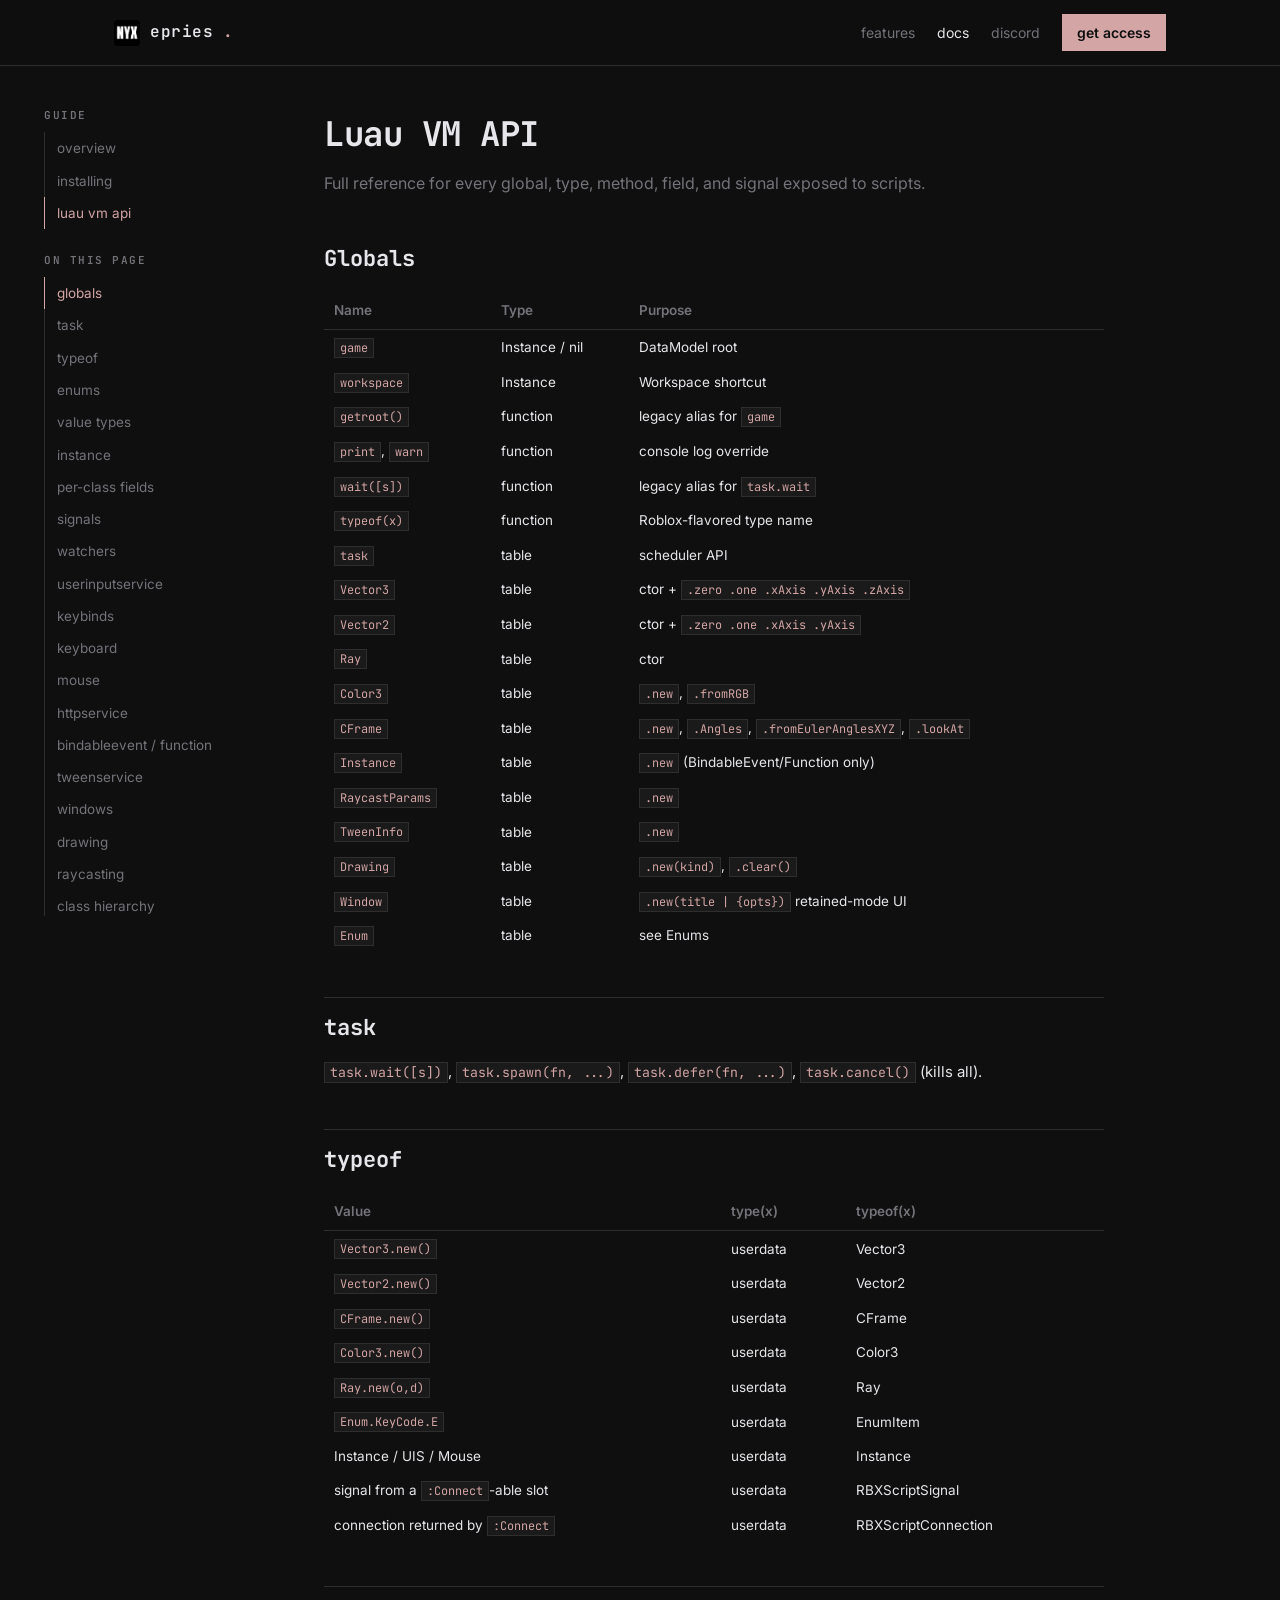
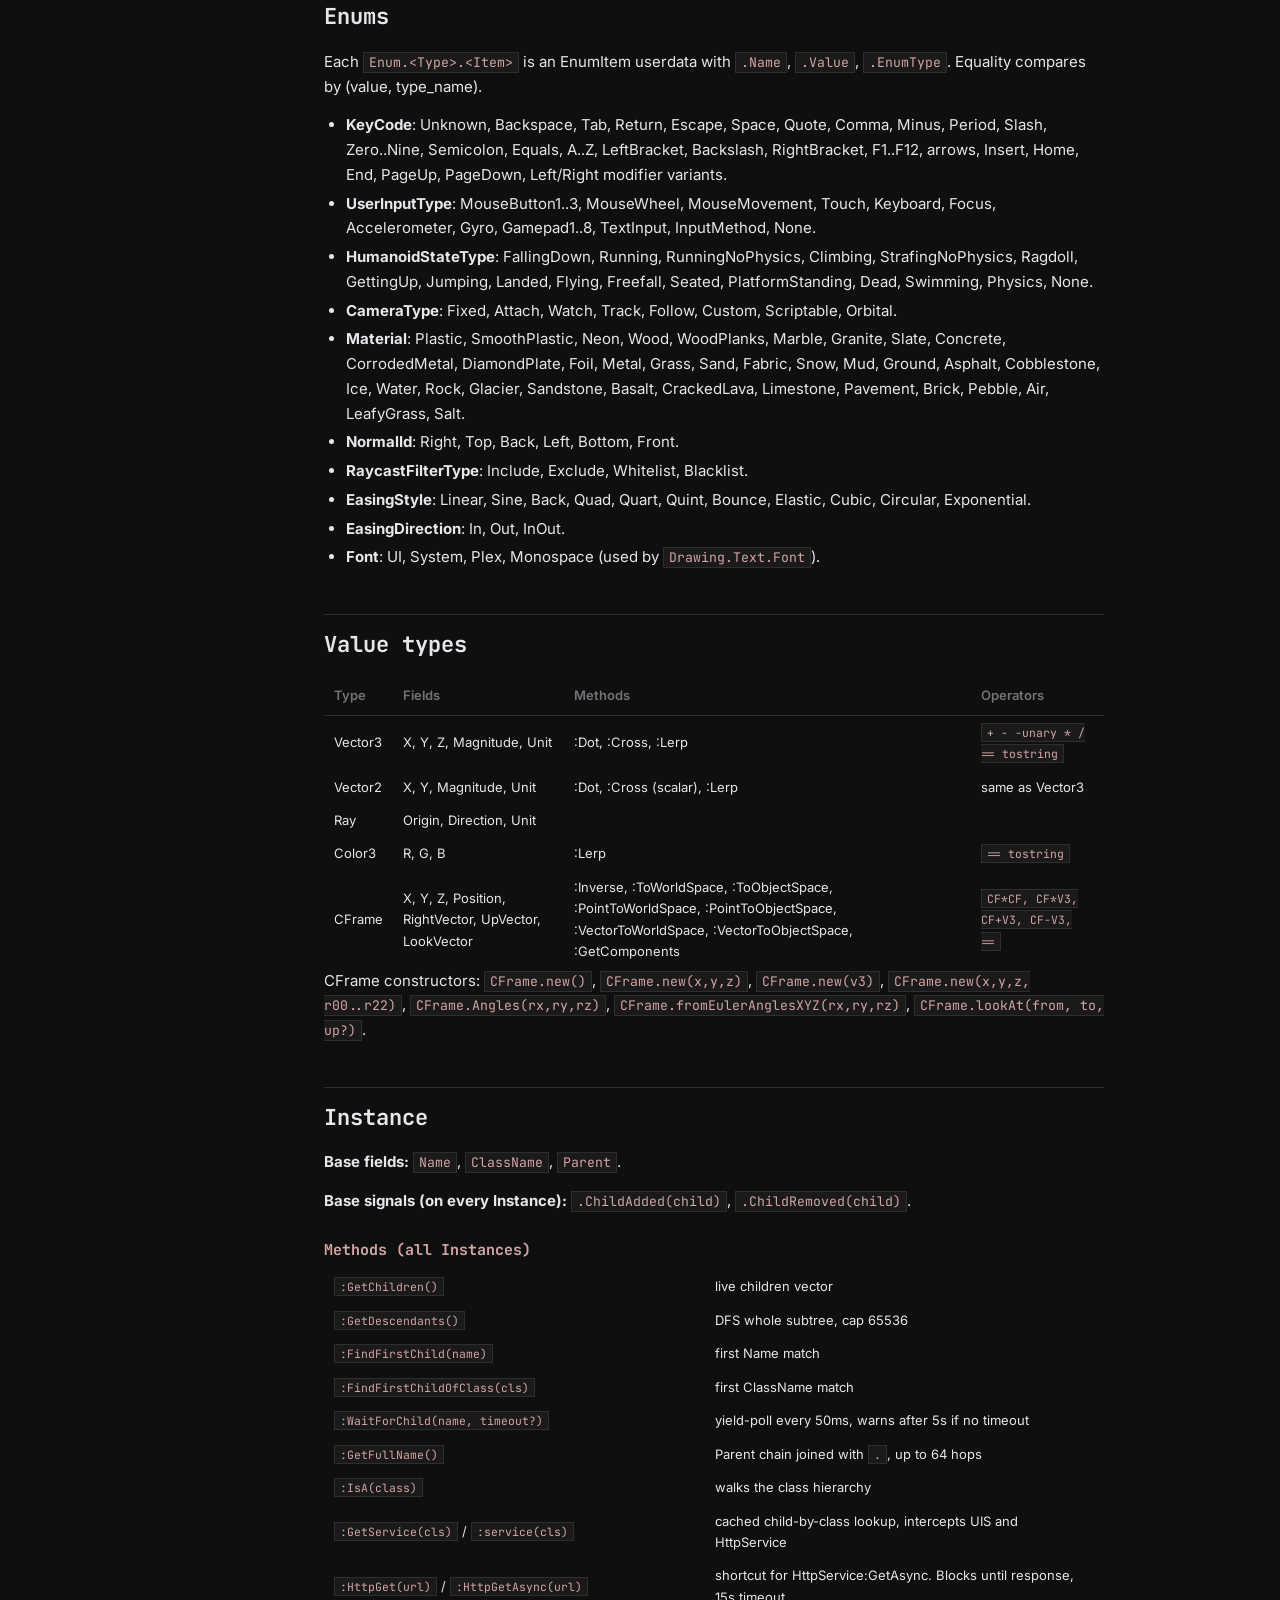
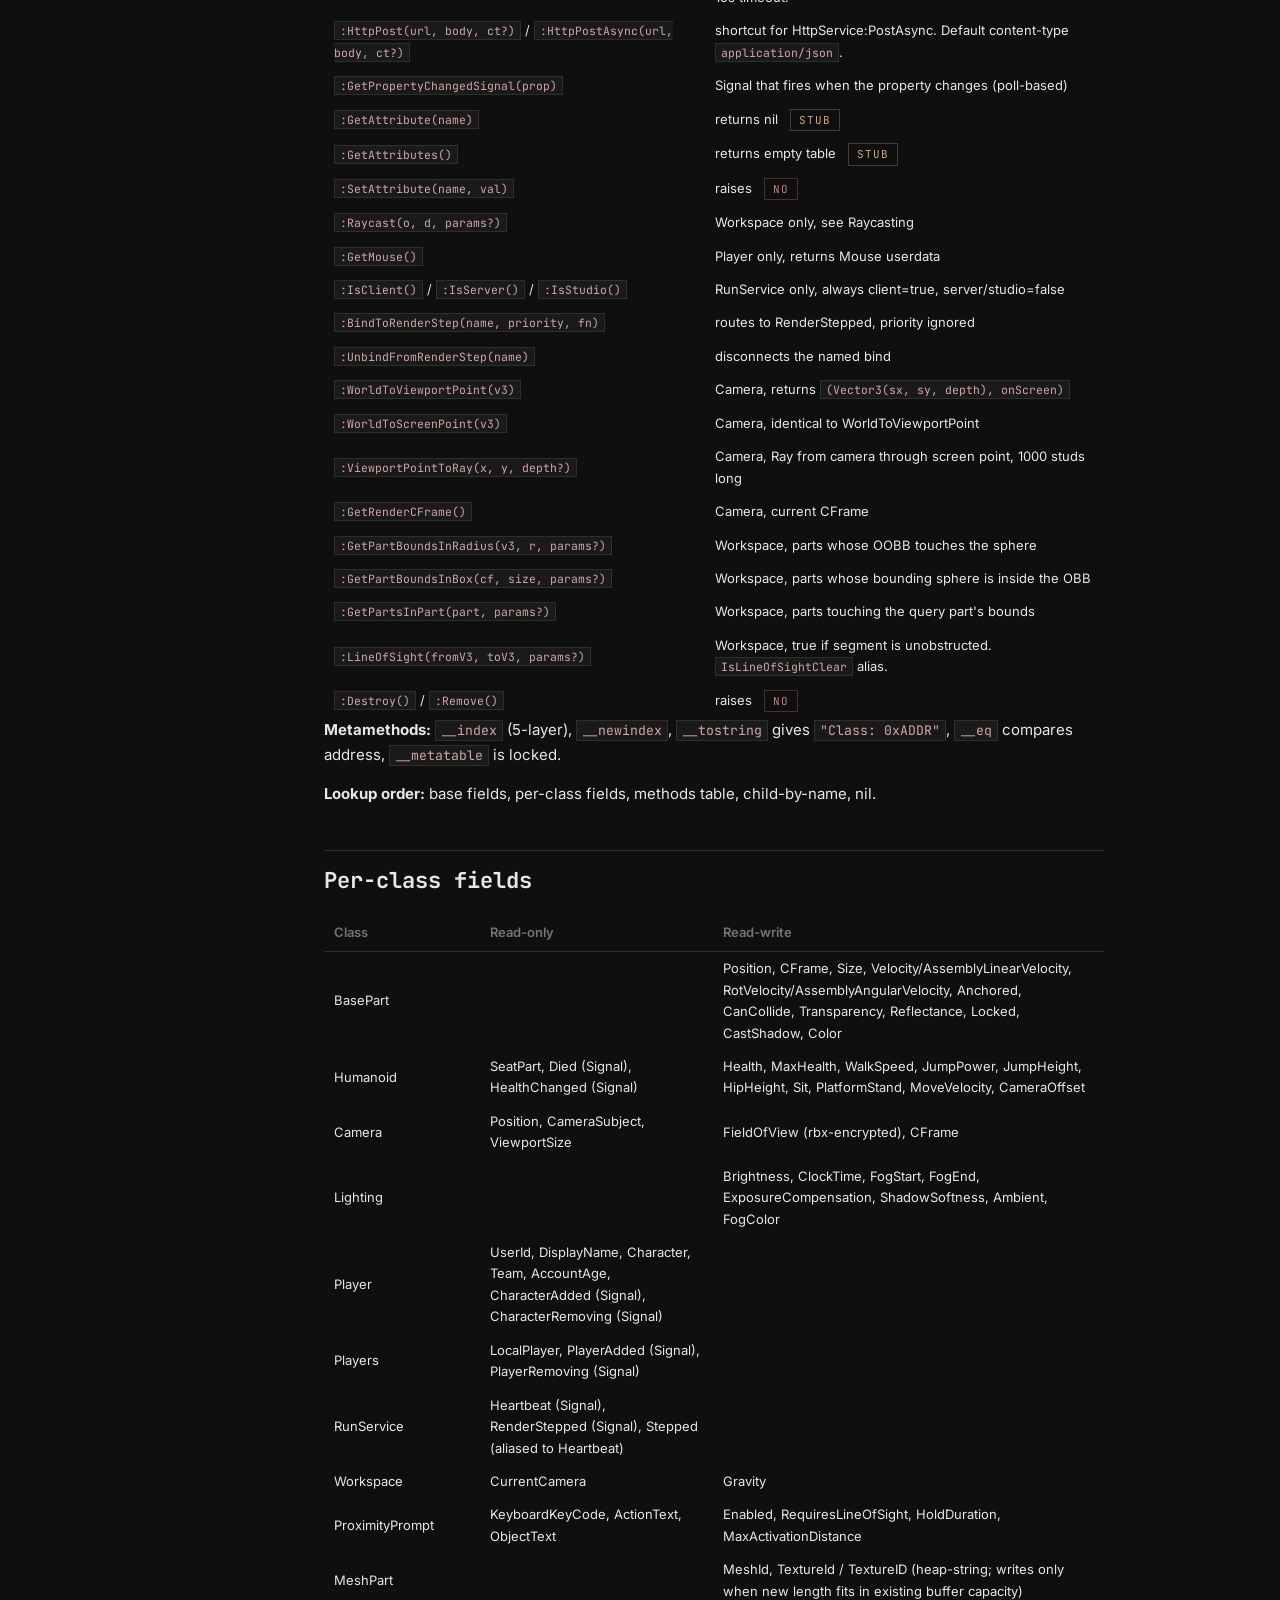
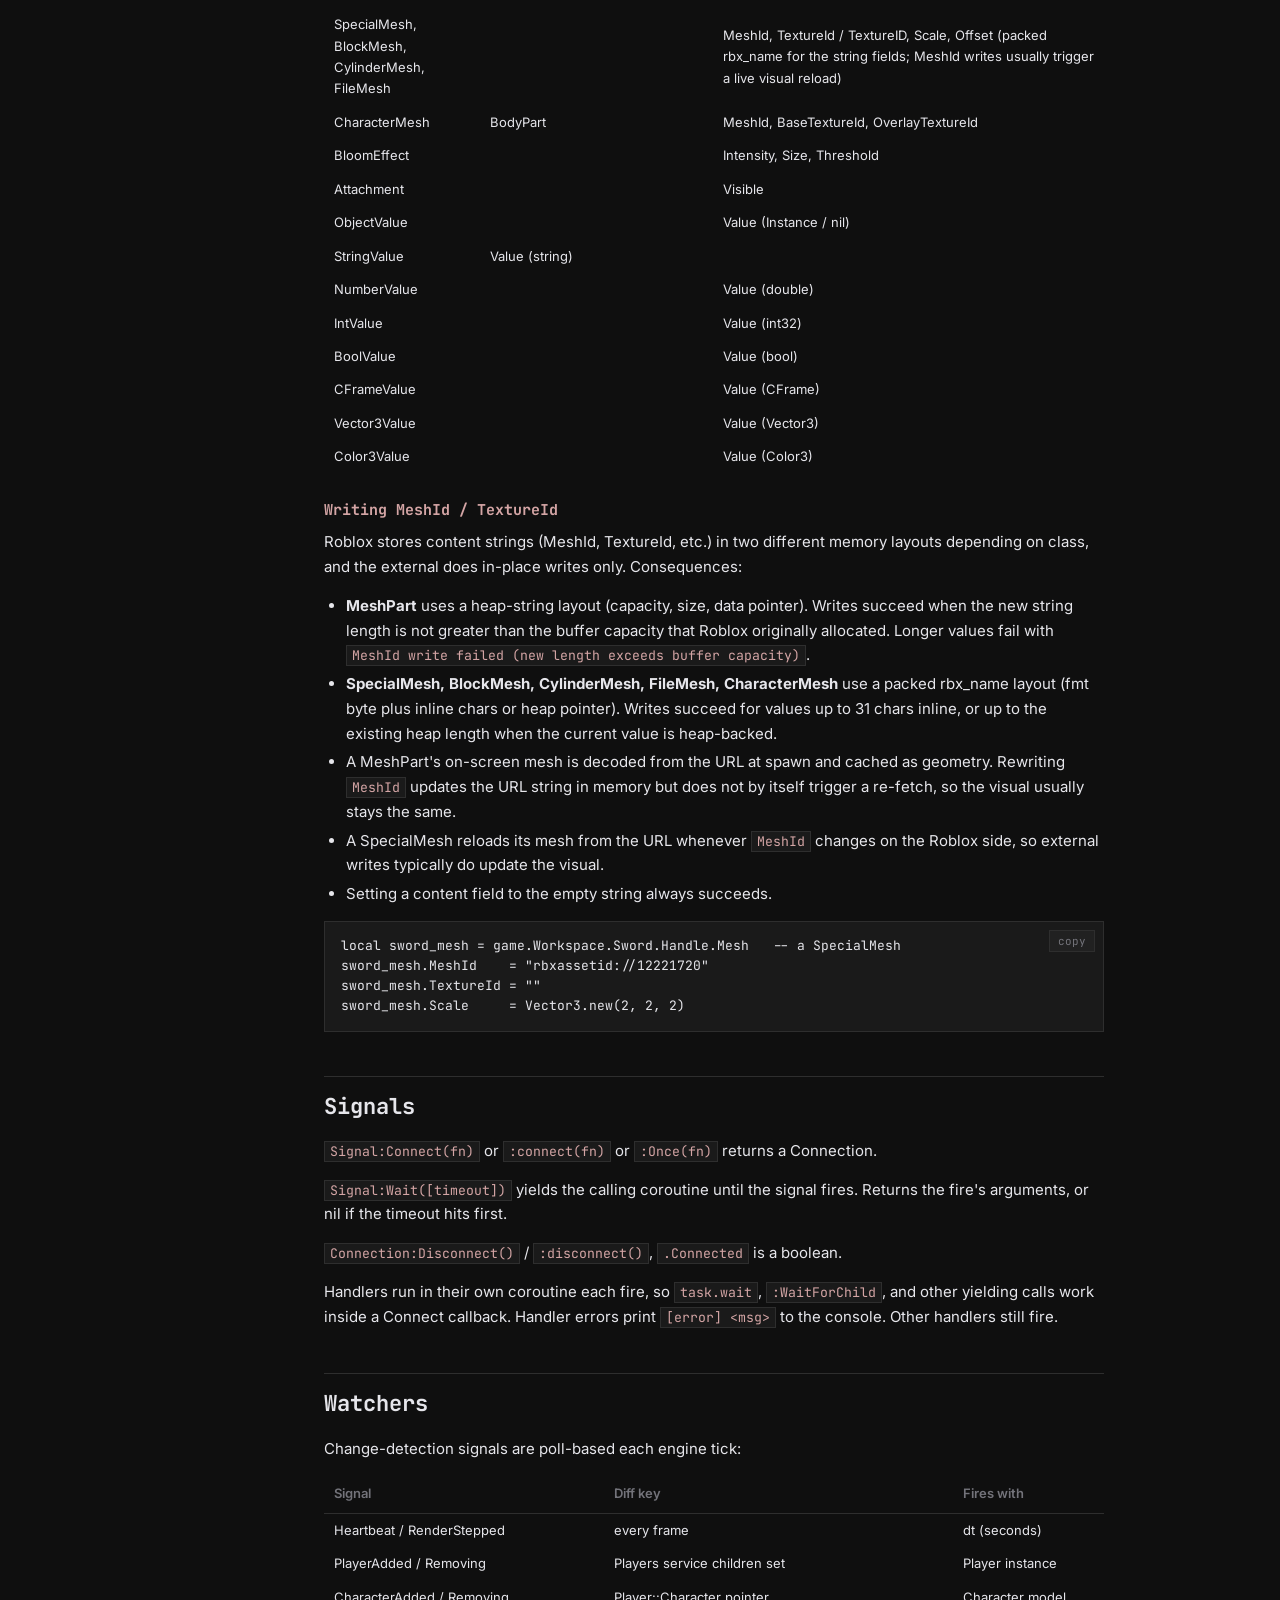
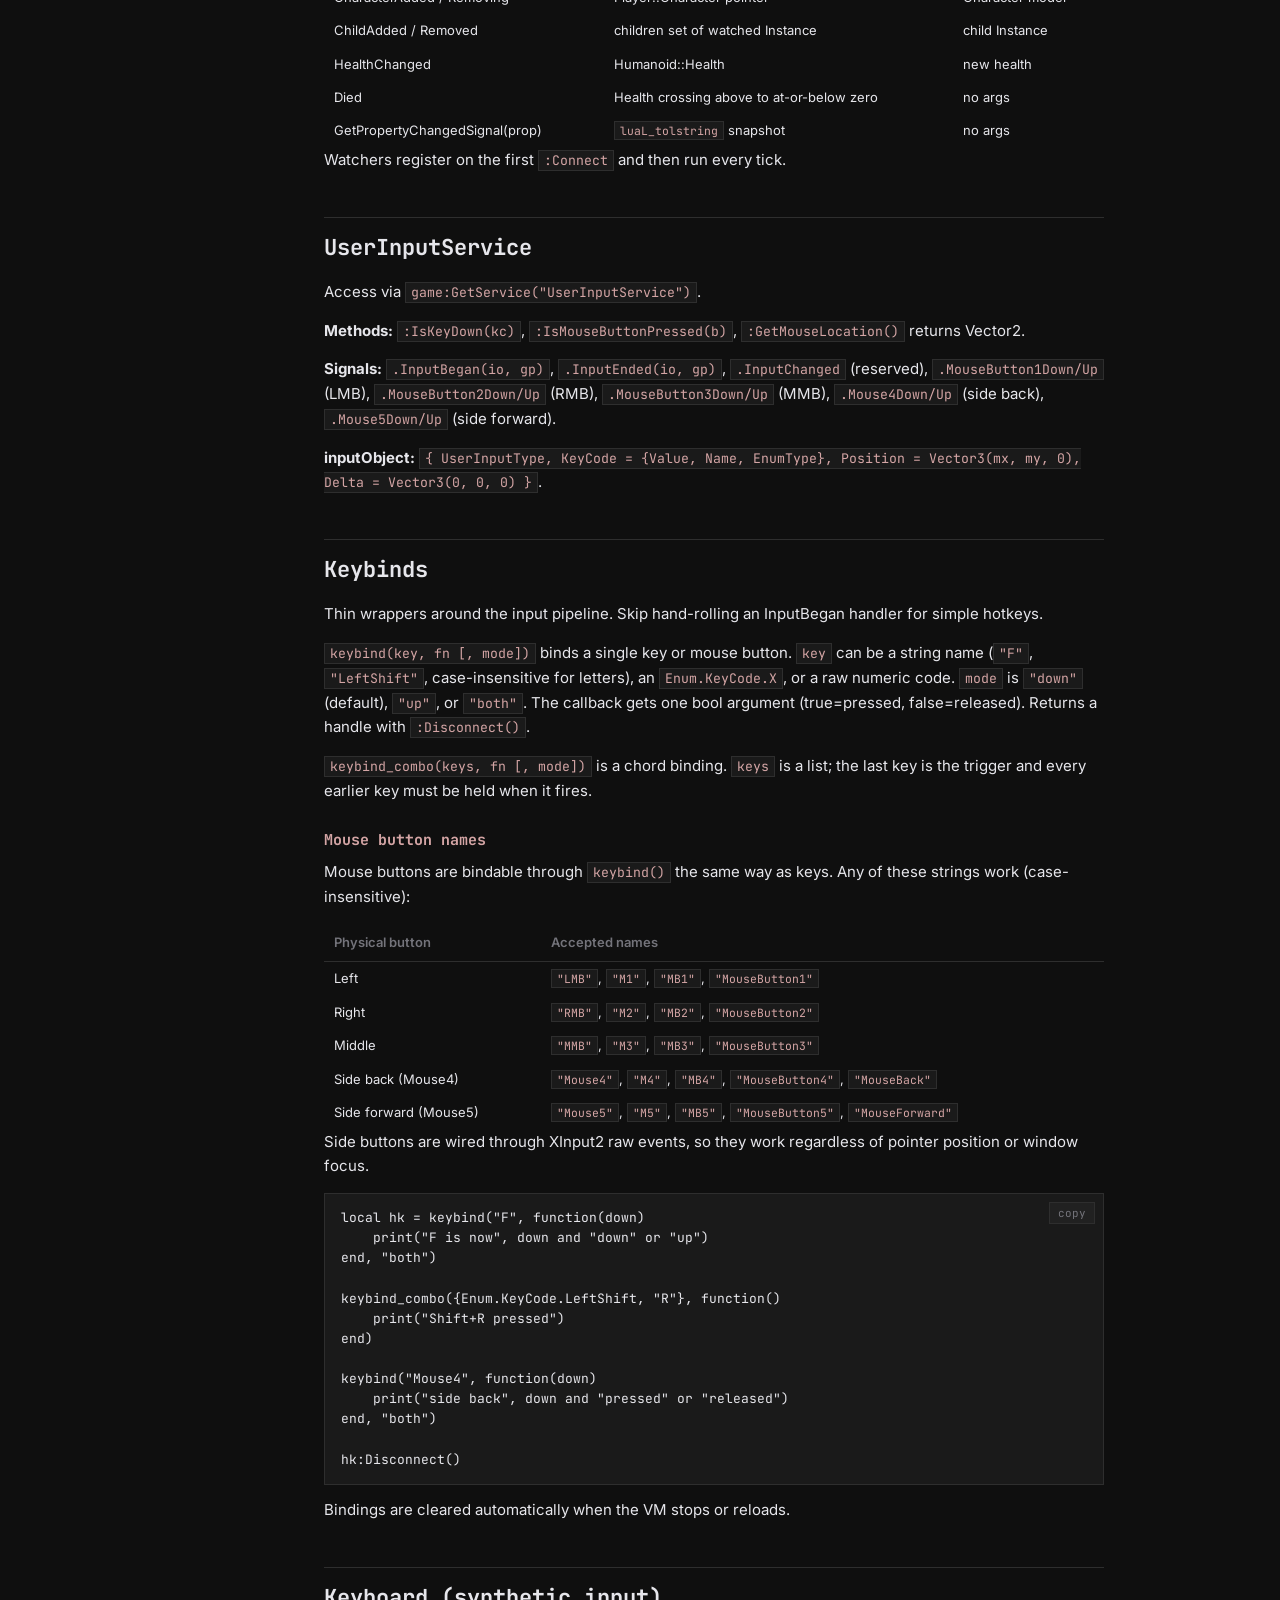
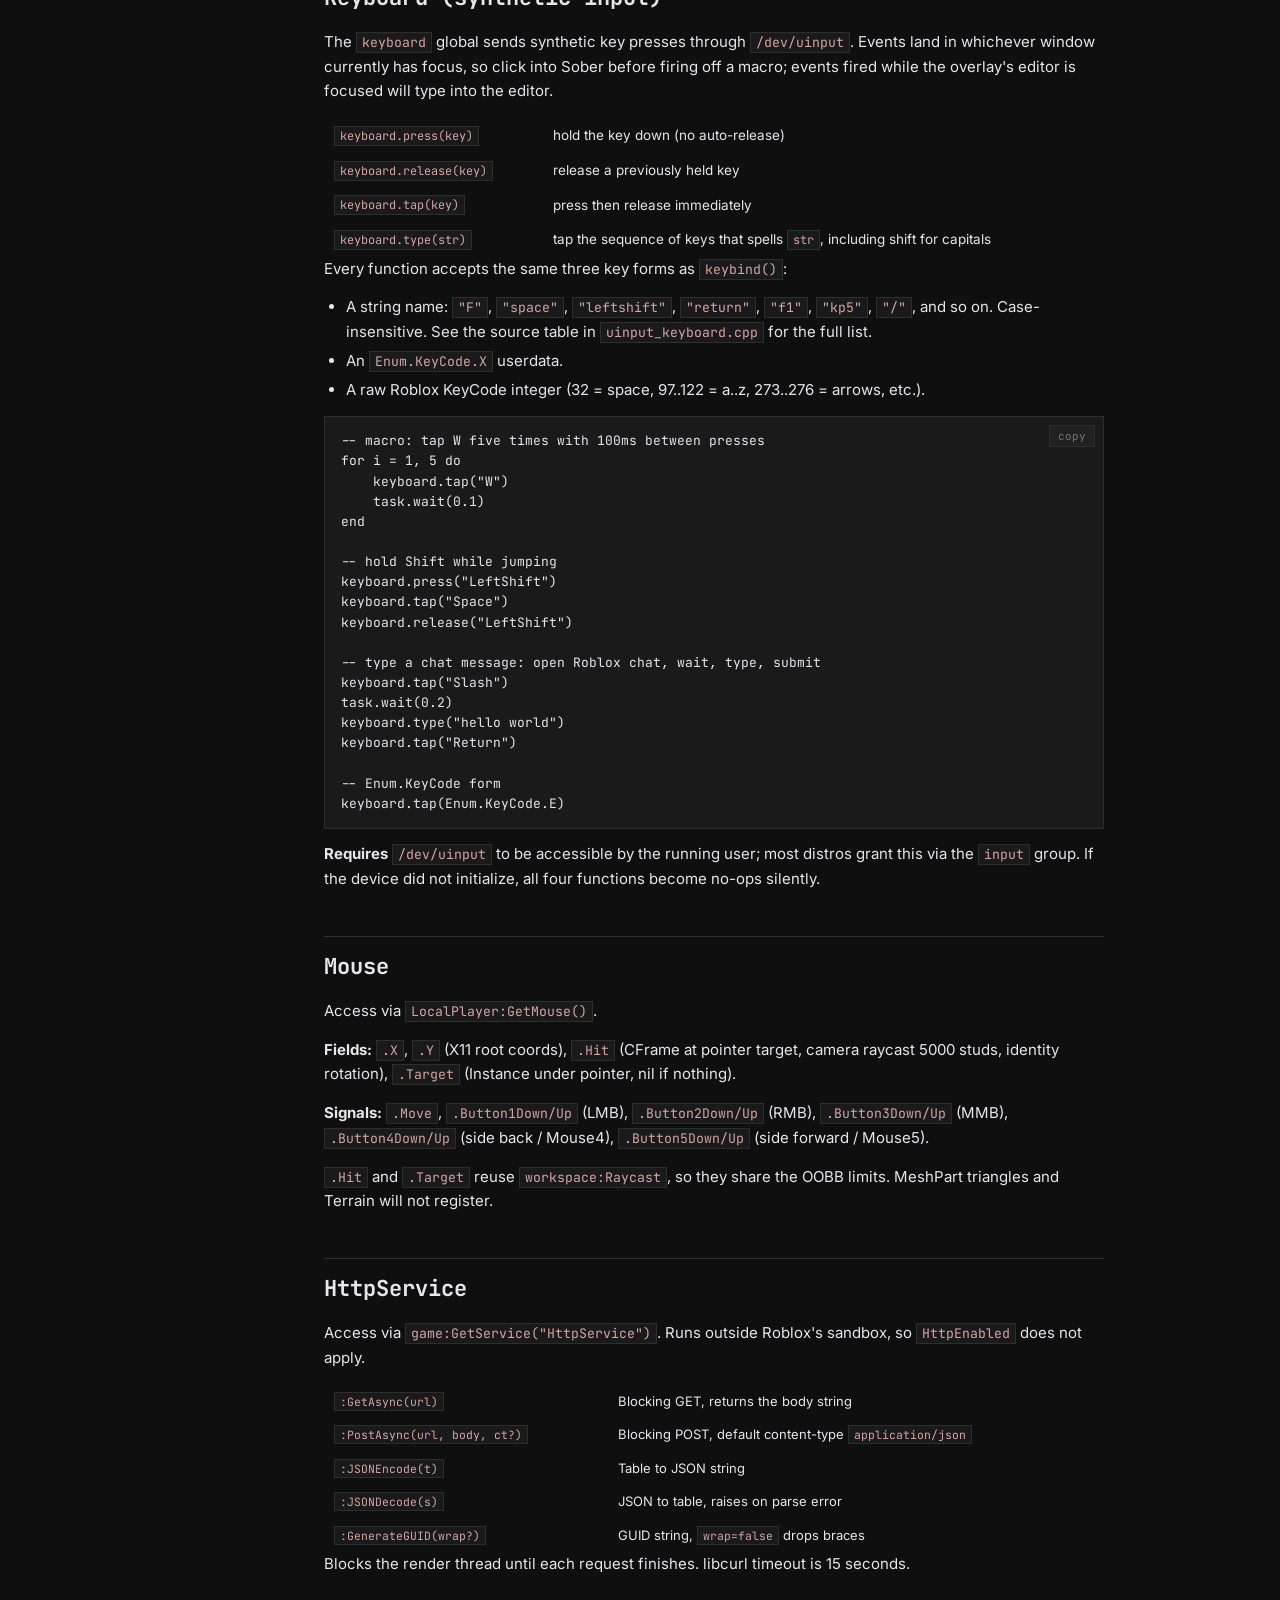
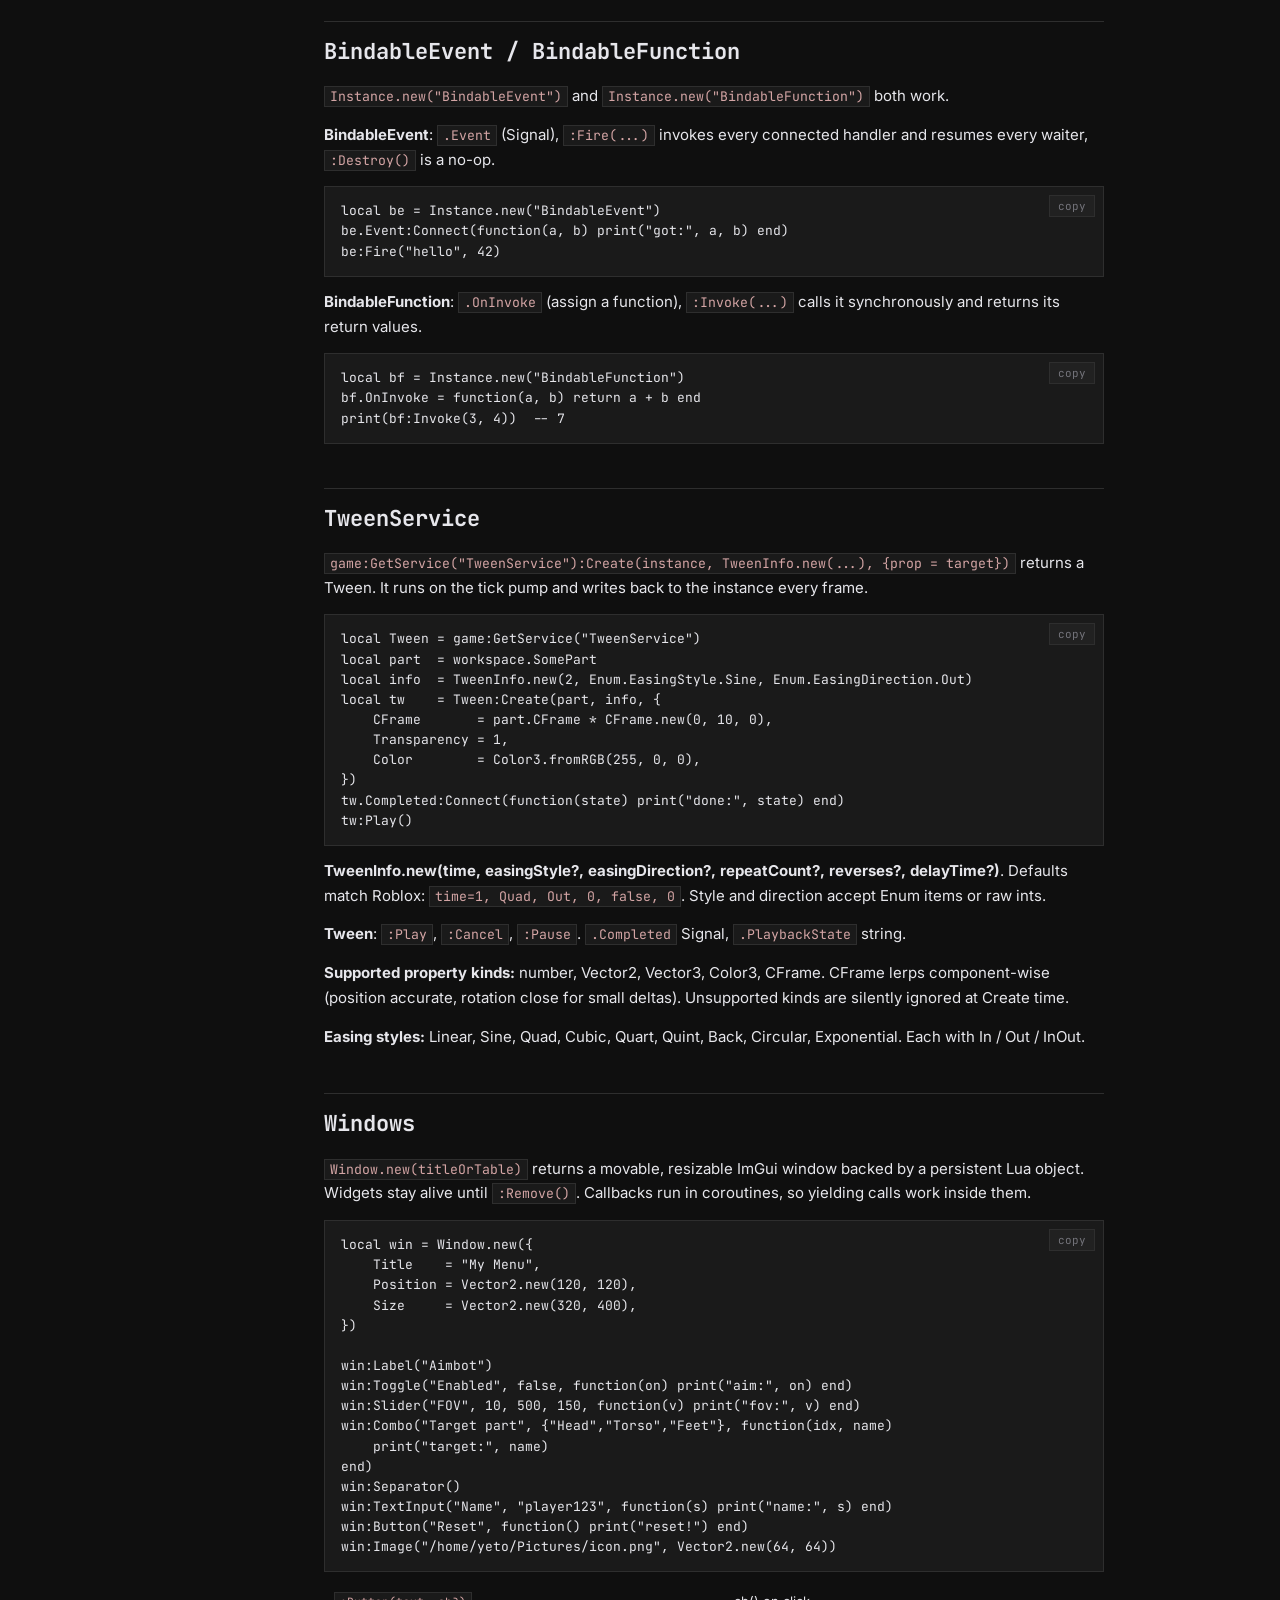
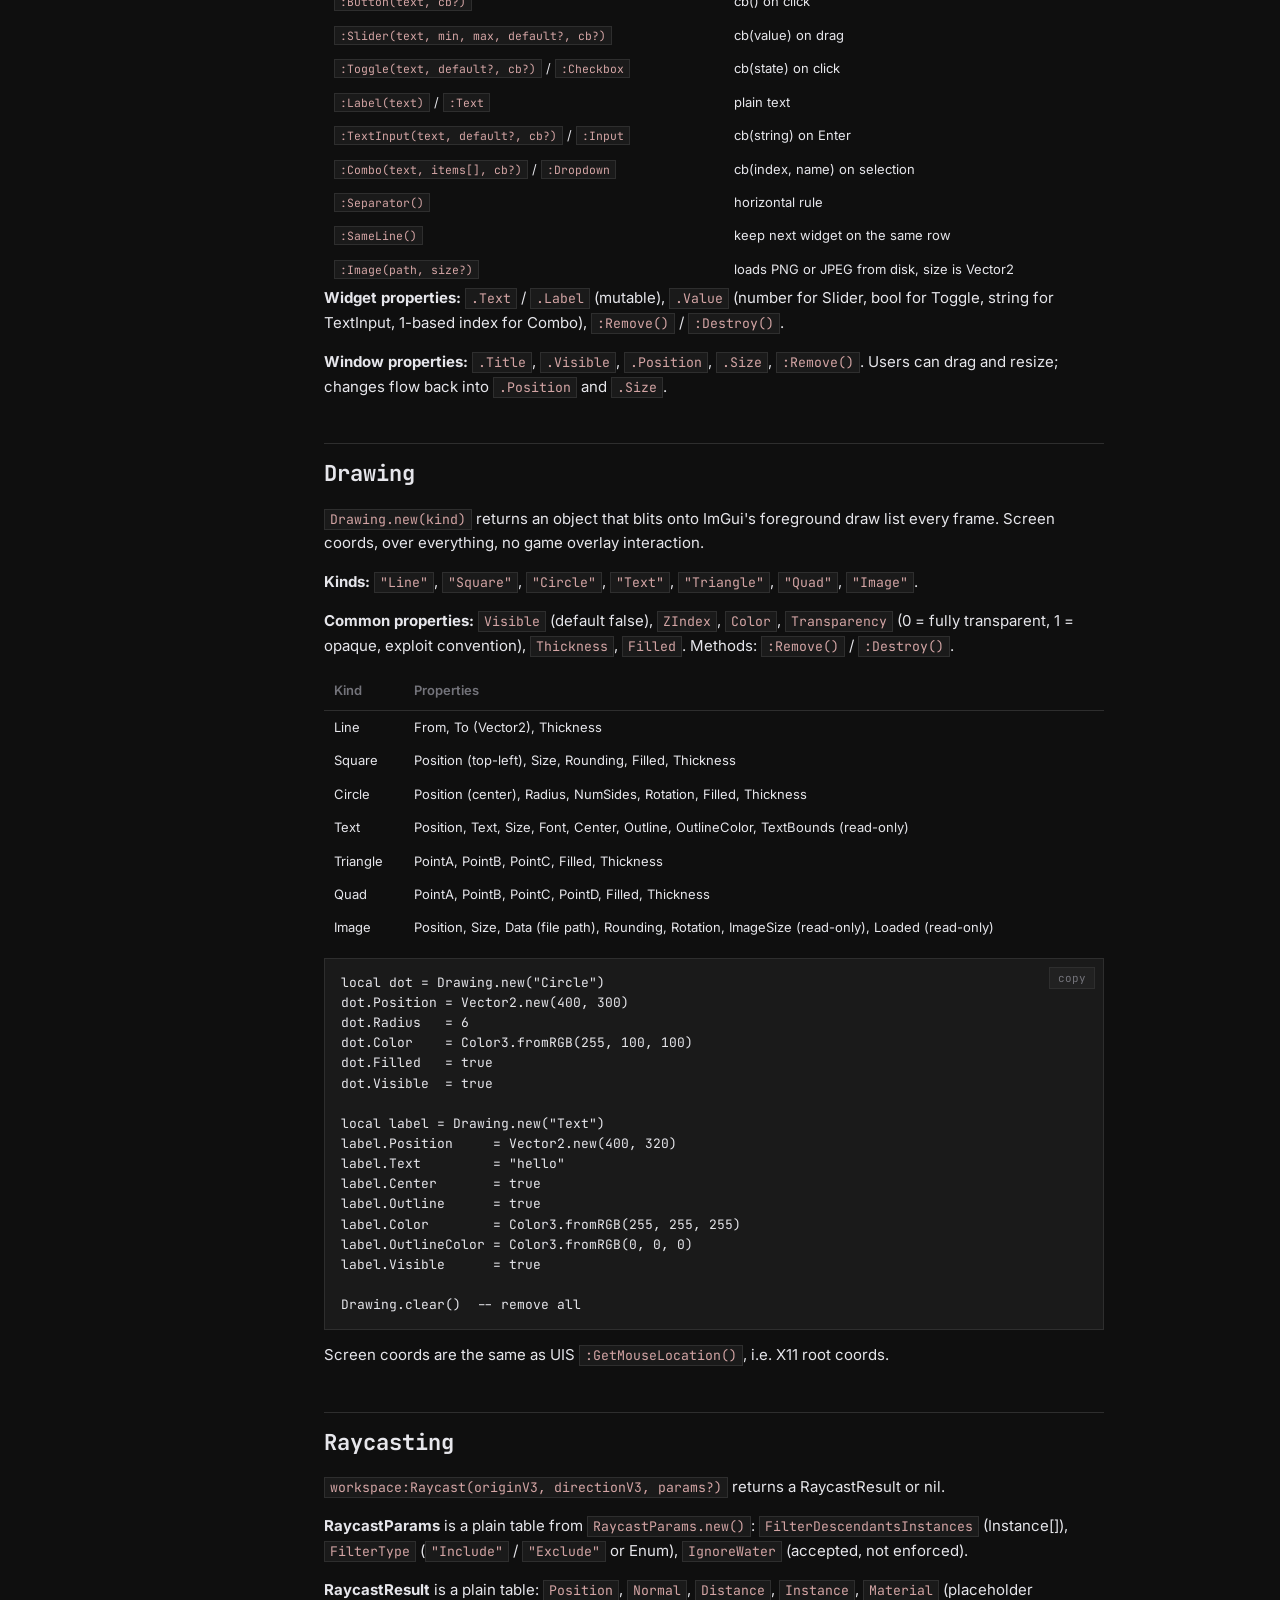
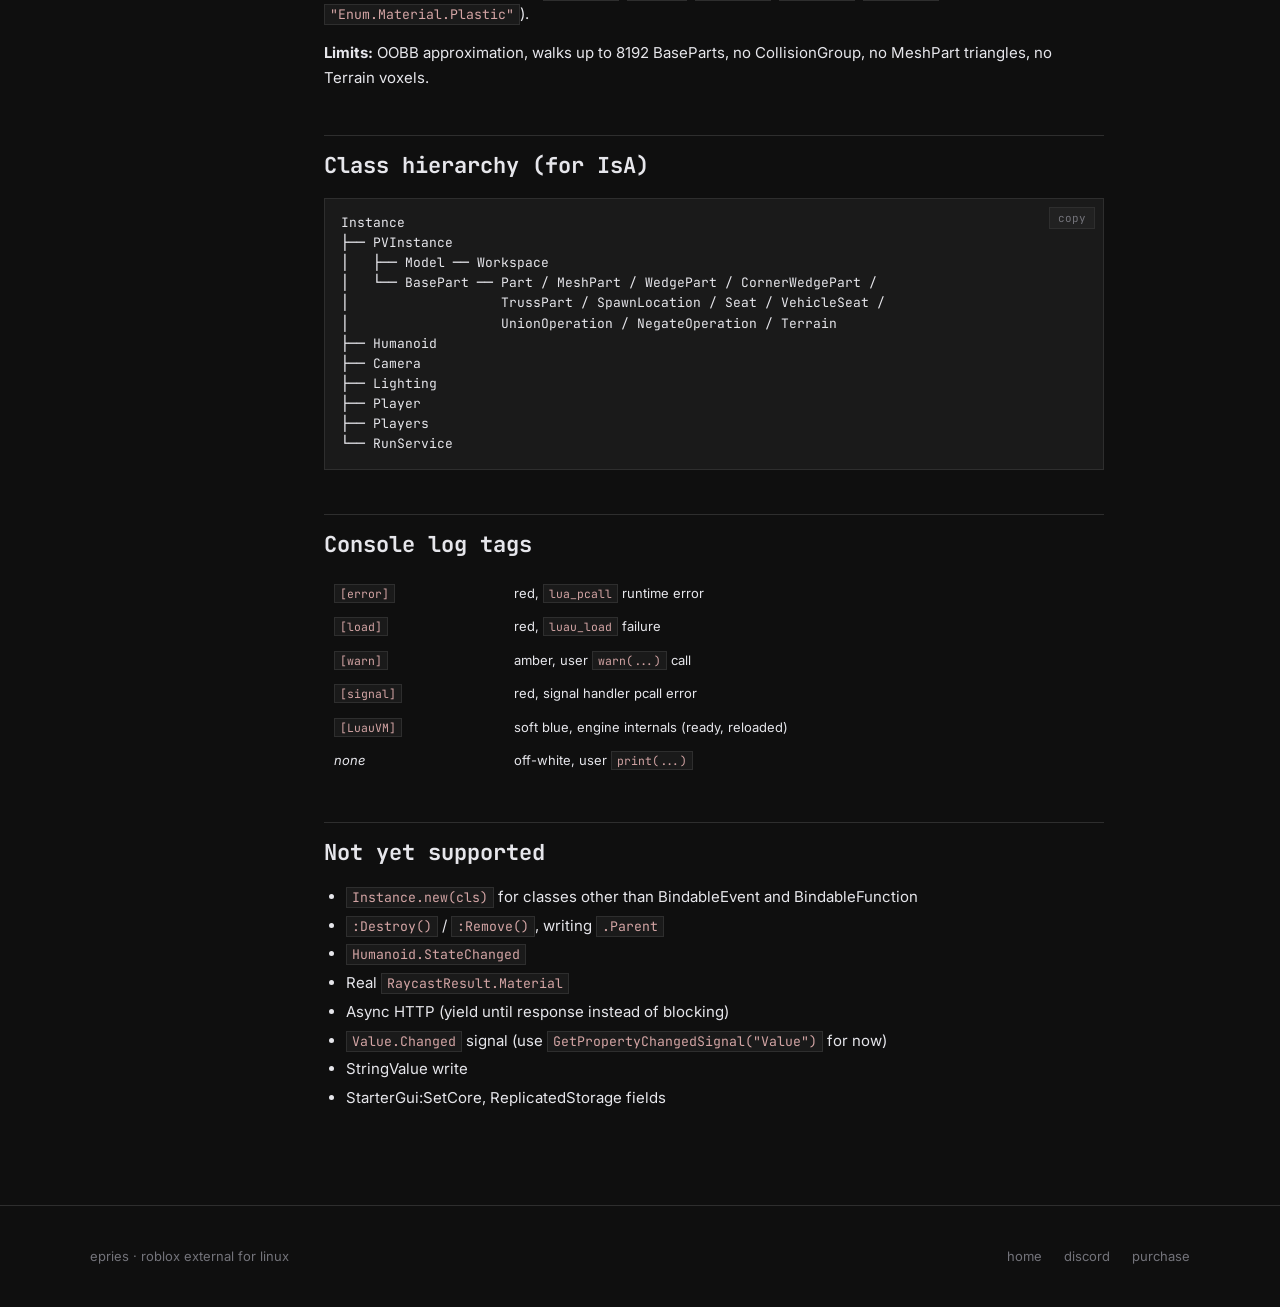
==== commit 69e0e89c: "docs: keyboard synthetic input global Co-Authored-By: Claude Opus 4.7 <noreply@anthropic.com>" ====
--- a/docs/luau-api.html
+++ b/docs/luau-api.html
@@ -47,6 +47,7 @@
             <li><a href="#watchers">watchers</a></li>
             <li><a href="#uis">userinputservice</a></li>
             <li><a href="#keybinds">keybinds</a></li>
+            <li><a href="#keyboard">keyboard</a></li>
             <li><a href="#mouse">mouse</a></li>
             <li><a href="#http">httpservice</a></li>
             <li><a href="#bindable">bindableevent / function</a></li>
@@ -309,6 +310,47 @@
 hk:Disconnect()</code></pre>
         <p>Bindings are cleared automatically when the VM stops or reloads.</p>
 
+        <h2 id="keyboard">Keyboard (synthetic input)</h2>
+        <p>The <code>keyboard</code> global sends synthetic key presses through <code>/dev/uinput</code>. Events land in whichever window currently has focus, so click into Sober before firing off a macro; events fired while the overlay's editor is focused will type into the editor.</p>
+
+        <table style="width:100%;border-collapse:collapse;font-size:13.5px">
+            <tbody>
+                <tr><td style="padding:6px 10px"><code>keyboard.press(key)</code></td><td style="padding:6px 10px">hold the key down (no auto-release)</td></tr>
+                <tr><td style="padding:6px 10px"><code>keyboard.release(key)</code></td><td style="padding:6px 10px">release a previously held key</td></tr>
+                <tr><td style="padding:6px 10px"><code>keyboard.tap(key)</code></td><td style="padding:6px 10px">press then release immediately</td></tr>
+                <tr><td style="padding:6px 10px"><code>keyboard.type(str)</code></td><td style="padding:6px 10px">tap the sequence of keys that spells <code>str</code>, including shift for capitals</td></tr>
+            </tbody>
+        </table>
+
+        <p>Every function accepts the same three key forms as <code>keybind()</code>:</p>
+        <ul>
+            <li>A string name: <code>"F"</code>, <code>"space"</code>, <code>"leftshift"</code>, <code>"return"</code>, <code>"f1"</code>, <code>"kp5"</code>, <code>"/"</code>, and so on. Case-insensitive. See the source table in <code>uinput_keyboard.cpp</code> for the full list.</li>
+            <li>An <code>Enum.KeyCode.X</code> userdata.</li>
+            <li>A raw Roblox KeyCode integer (32 = space, 97..122 = a..z, 273..276 = arrows, etc.).</li>
+        </ul>
+
+        <pre><code>-- macro: tap W five times with 100ms between presses
+for i = 1, 5 do
+    keyboard.tap("W")
+    task.wait(0.1)
+end
+
+-- hold Shift while jumping
+keyboard.press("LeftShift")
+keyboard.tap("Space")
+keyboard.release("LeftShift")
+
+-- type a chat message: open Roblox chat, wait, type, submit
+keyboard.tap("Slash")
+task.wait(0.2)
+keyboard.type("hello world")
+keyboard.tap("Return")
+
+-- Enum.KeyCode form
+keyboard.tap(Enum.KeyCode.E)</code></pre>
+
+        <p><strong>Requires</strong> <code>/dev/uinput</code> to be accessible by the running user; most distros grant this via the <code>input</code> group. If the device did not initialize, all four functions become no-ops silently.</p>
+
         <h2 id="mouse">Mouse</h2>
         <p>Access via <code>LocalPlayer:GetMouse()</code>.</p>
         <p><strong>Fields:</strong> <code>.X</code>, <code>.Y</code> (X11 root coords), <code>.Hit</code> (CFrame at pointer target, camera raycast 5000 studs, identity rotation), <code>.Target</code> (Instance under pointer, nil if nothing).</p>
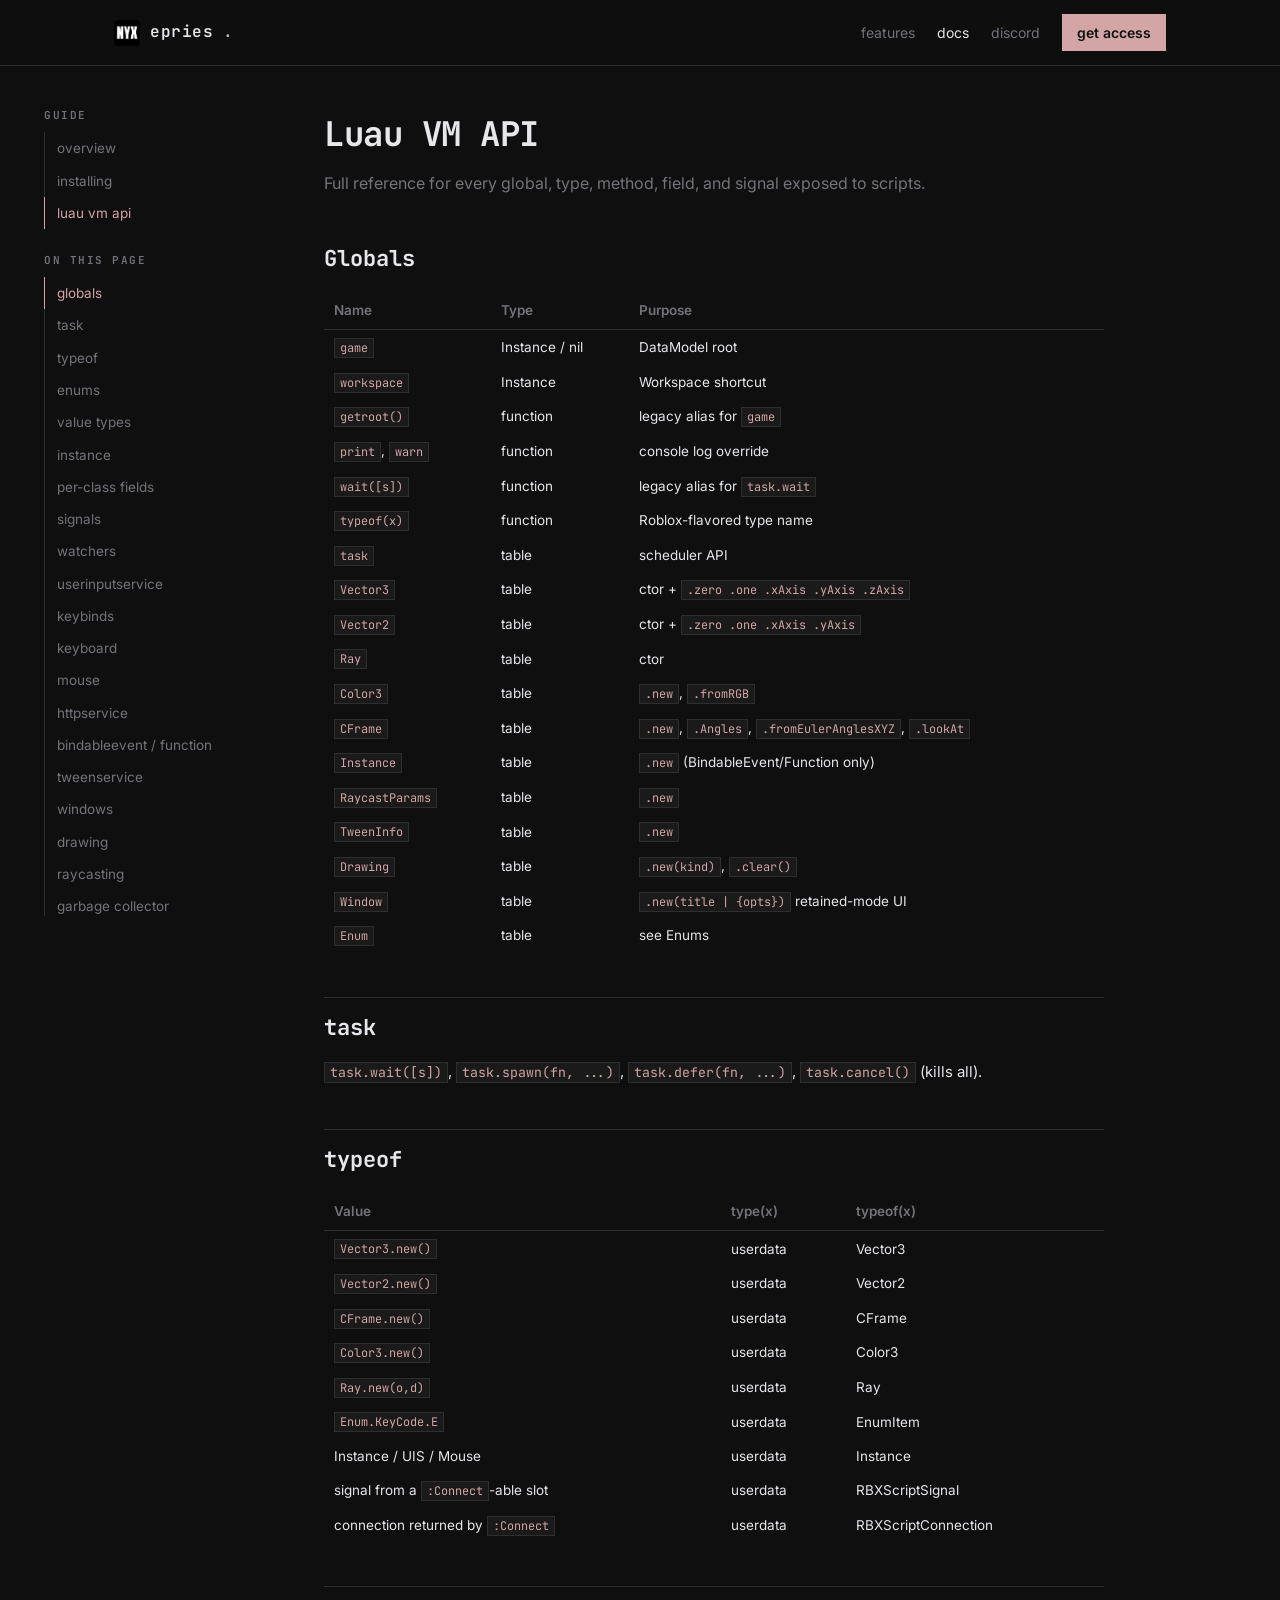
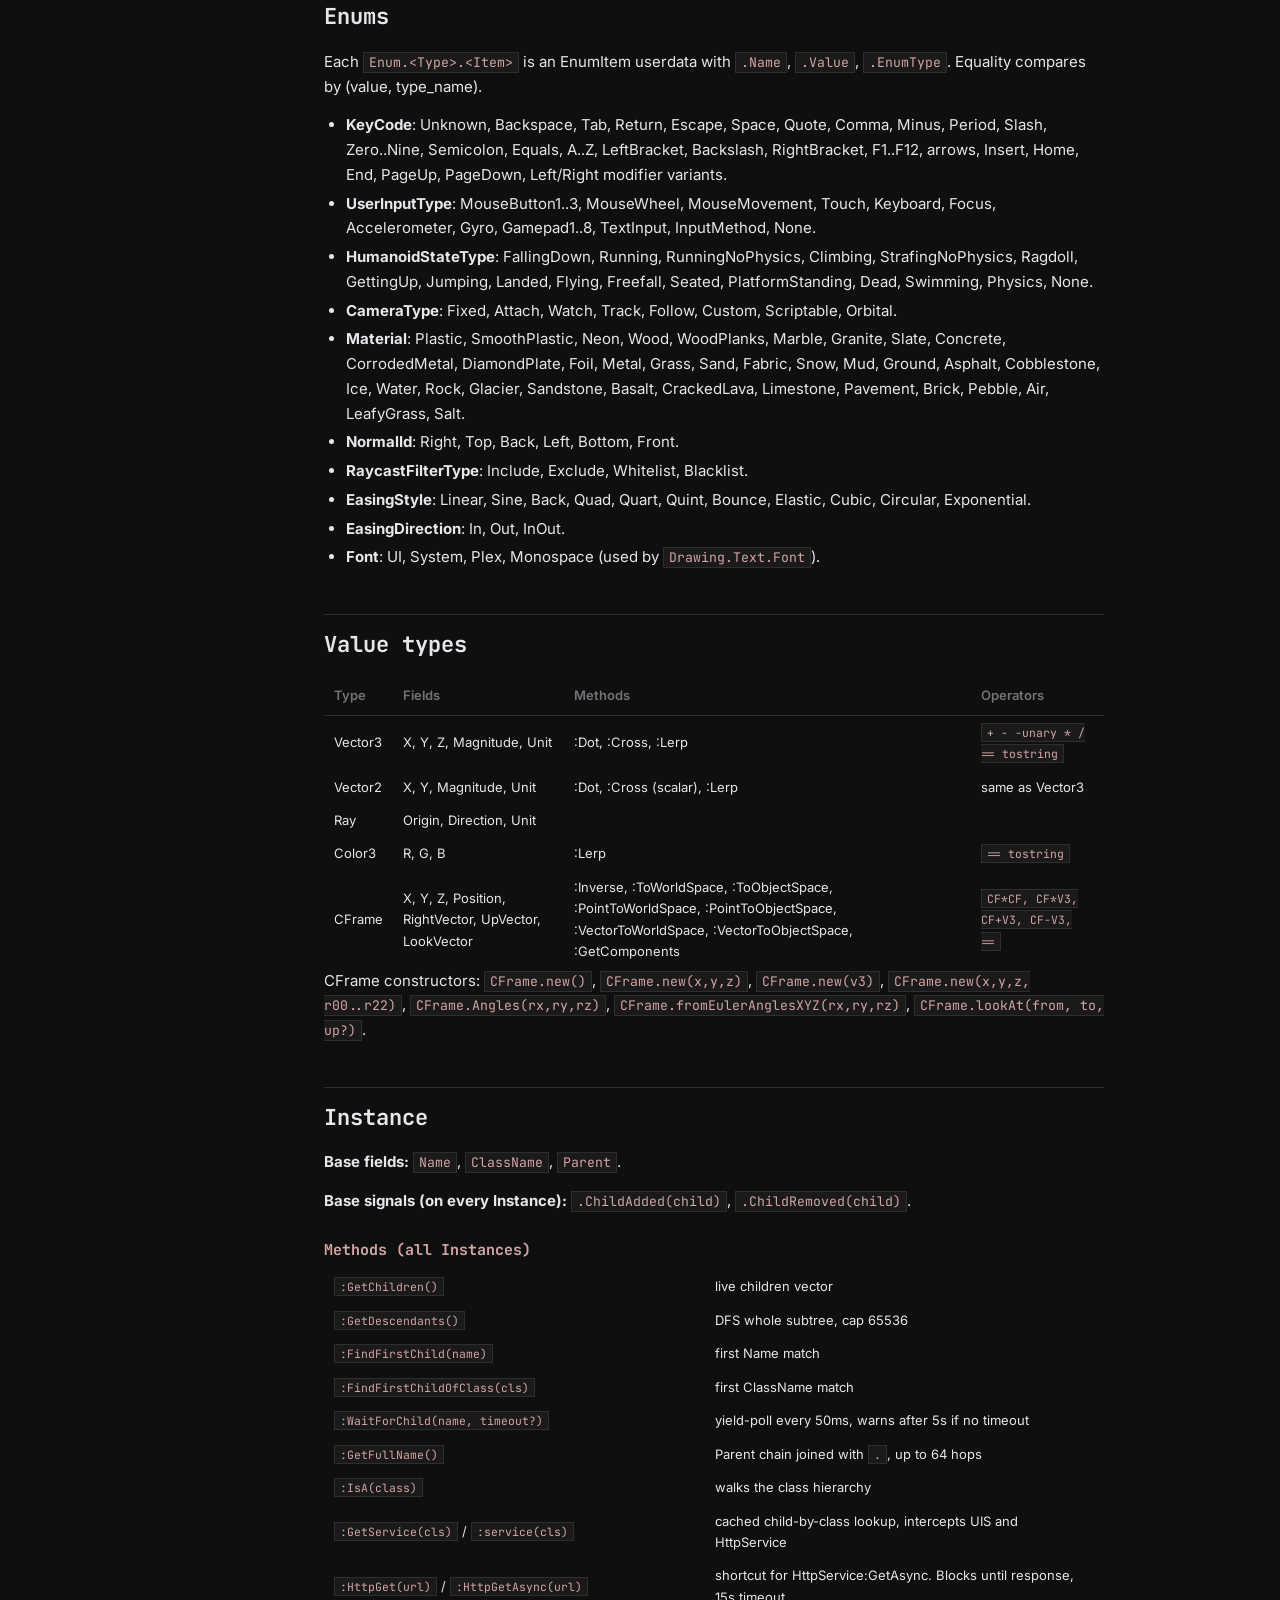
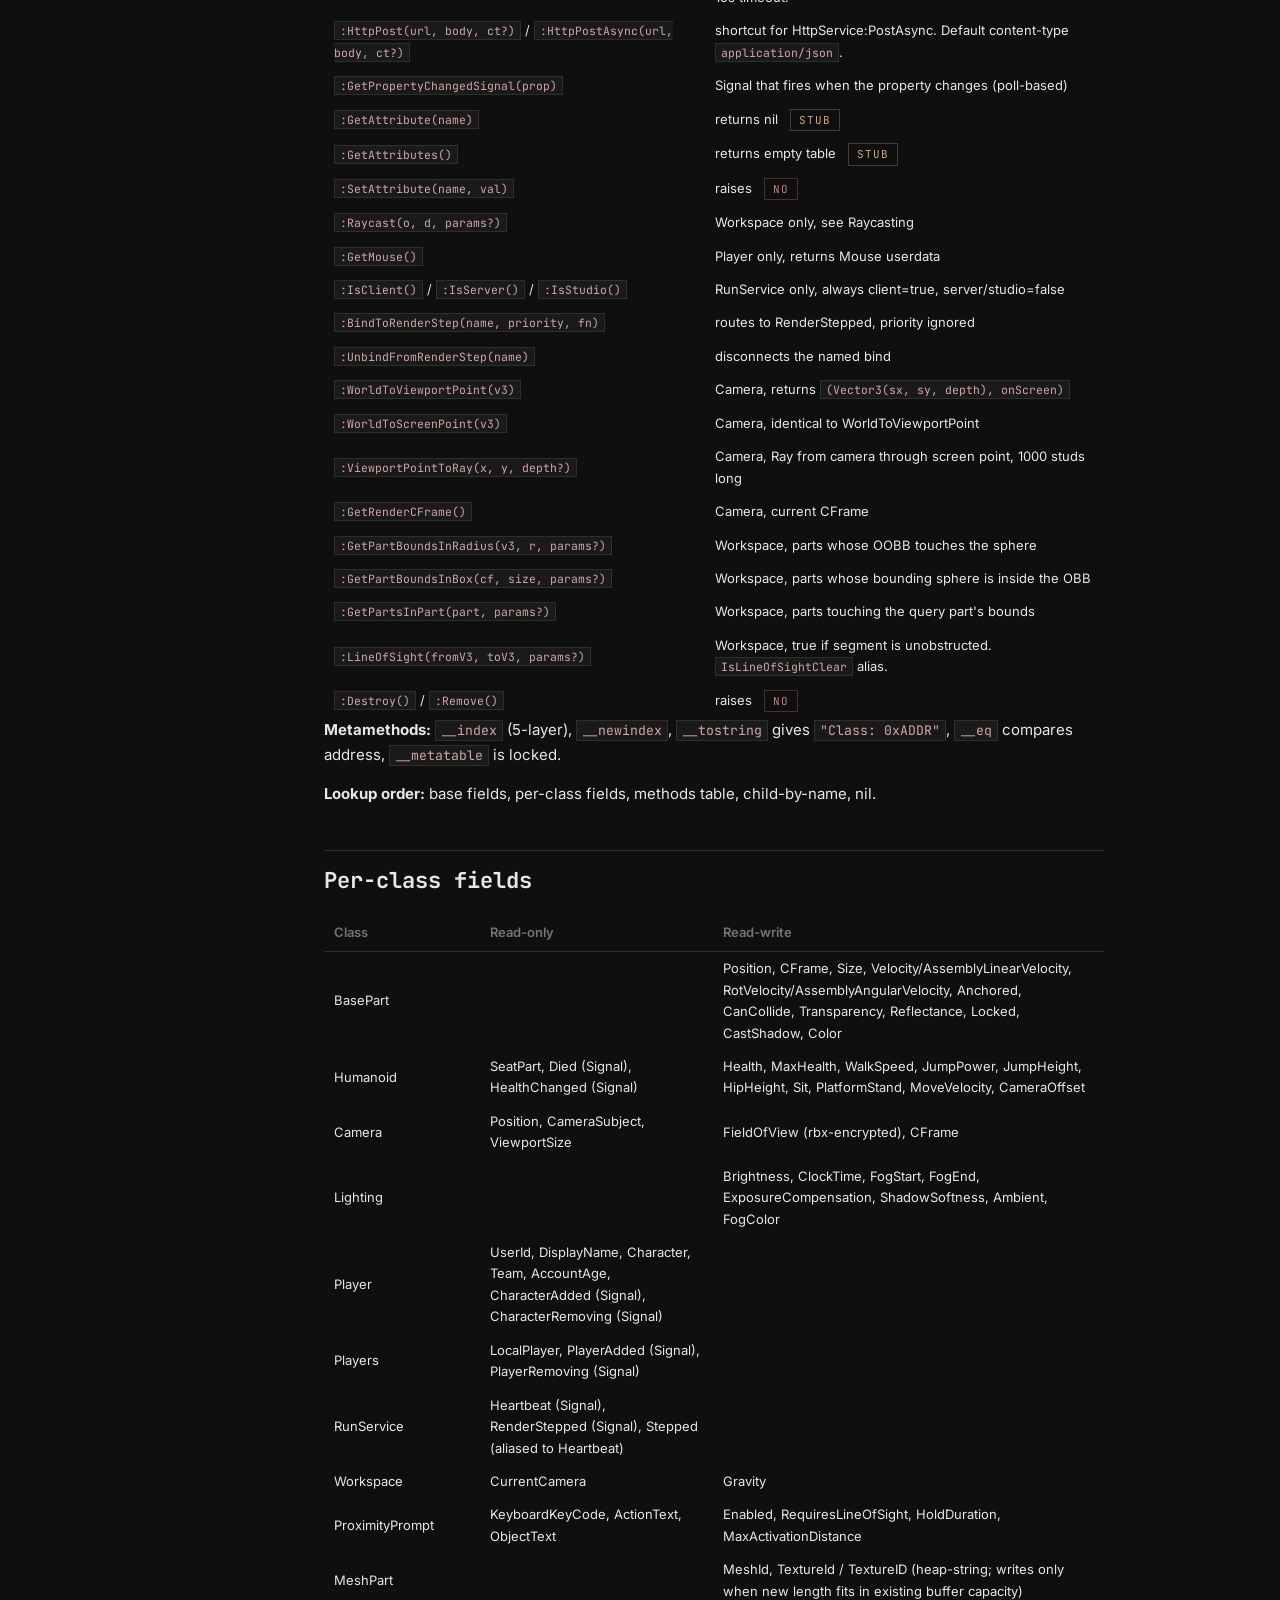
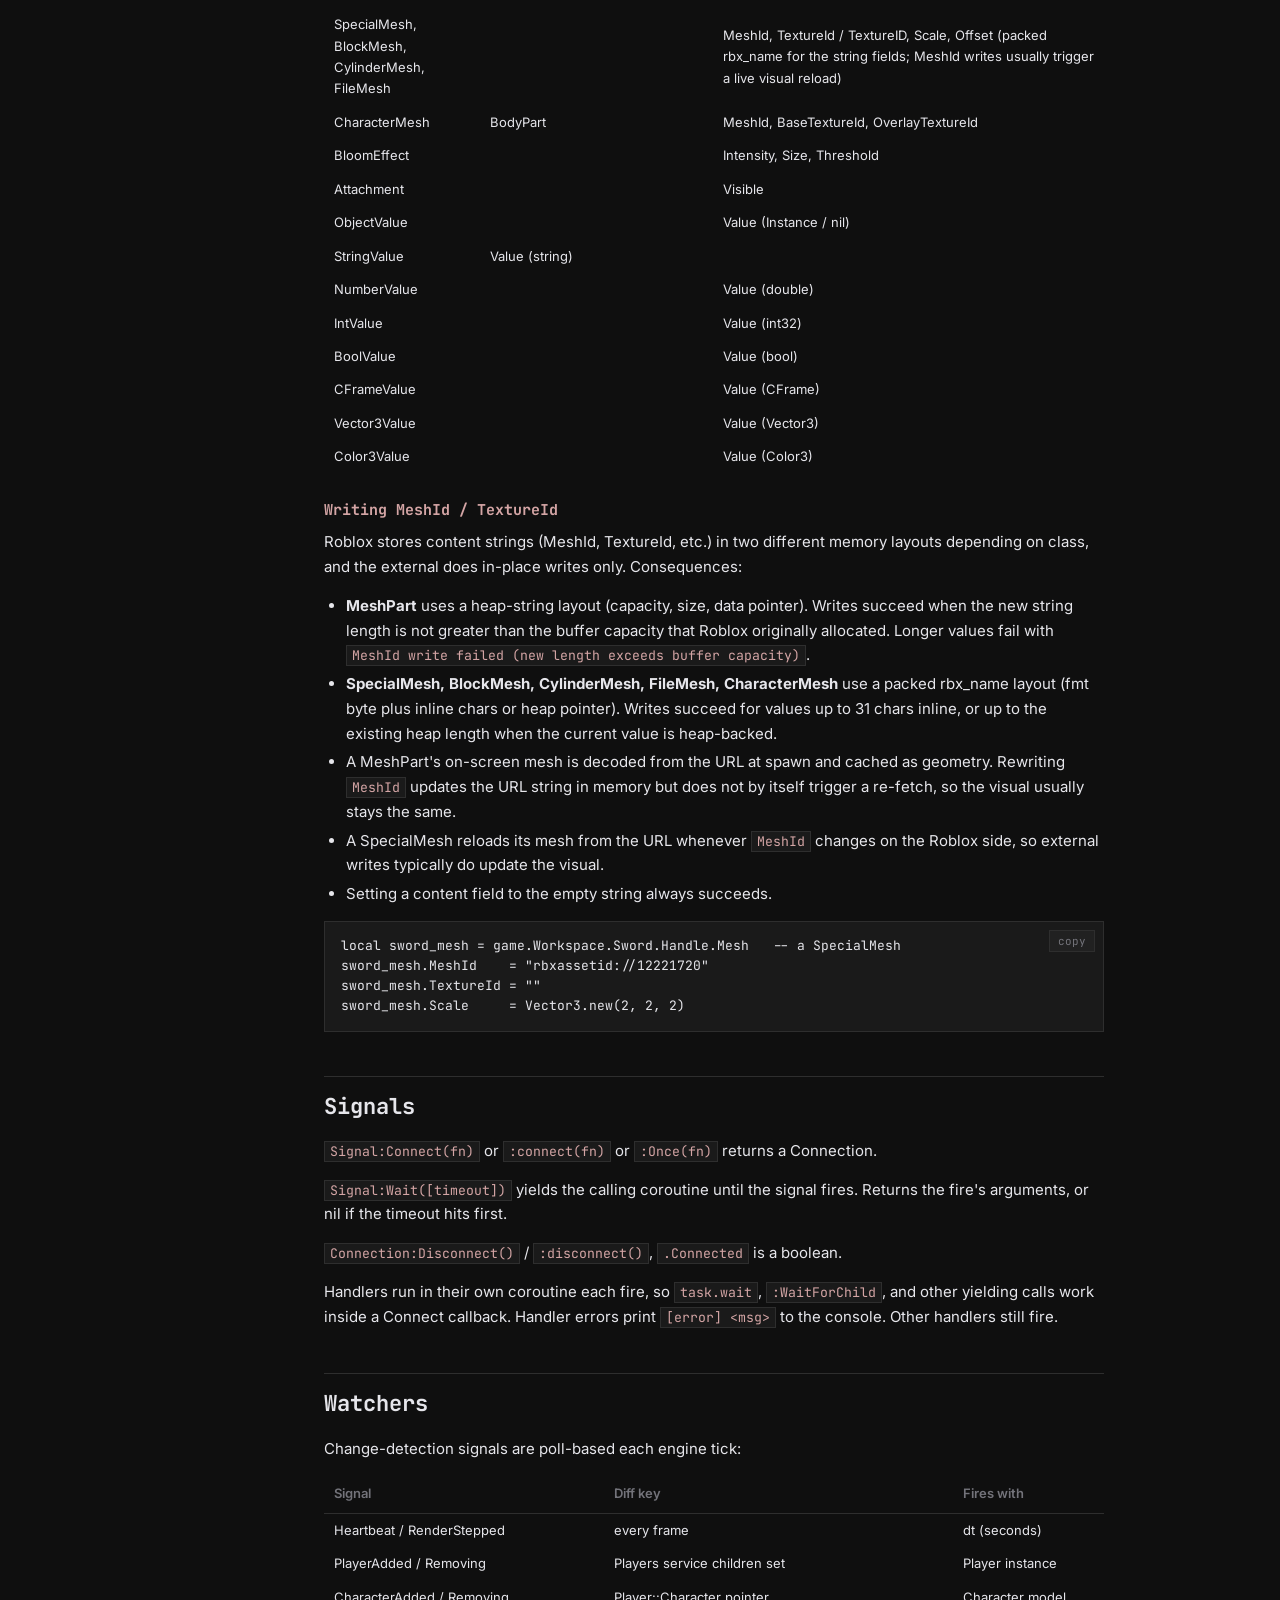
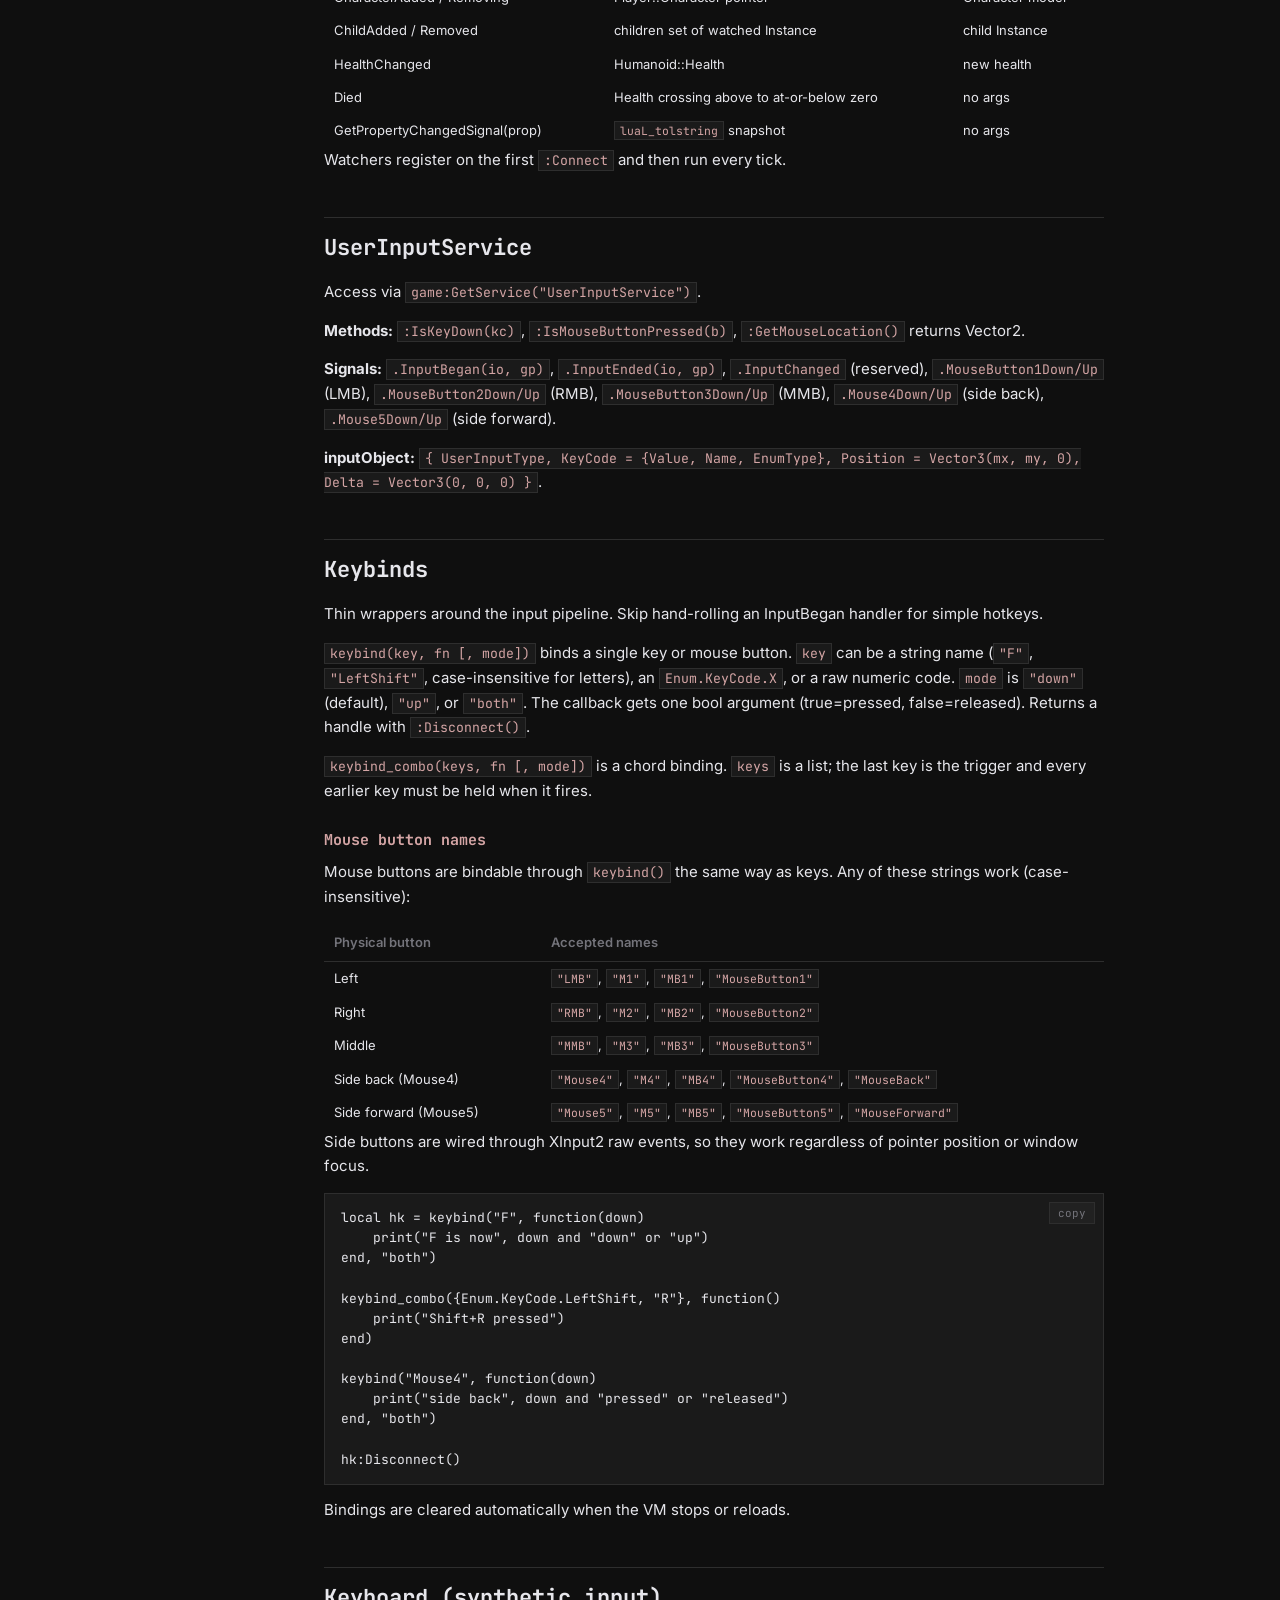
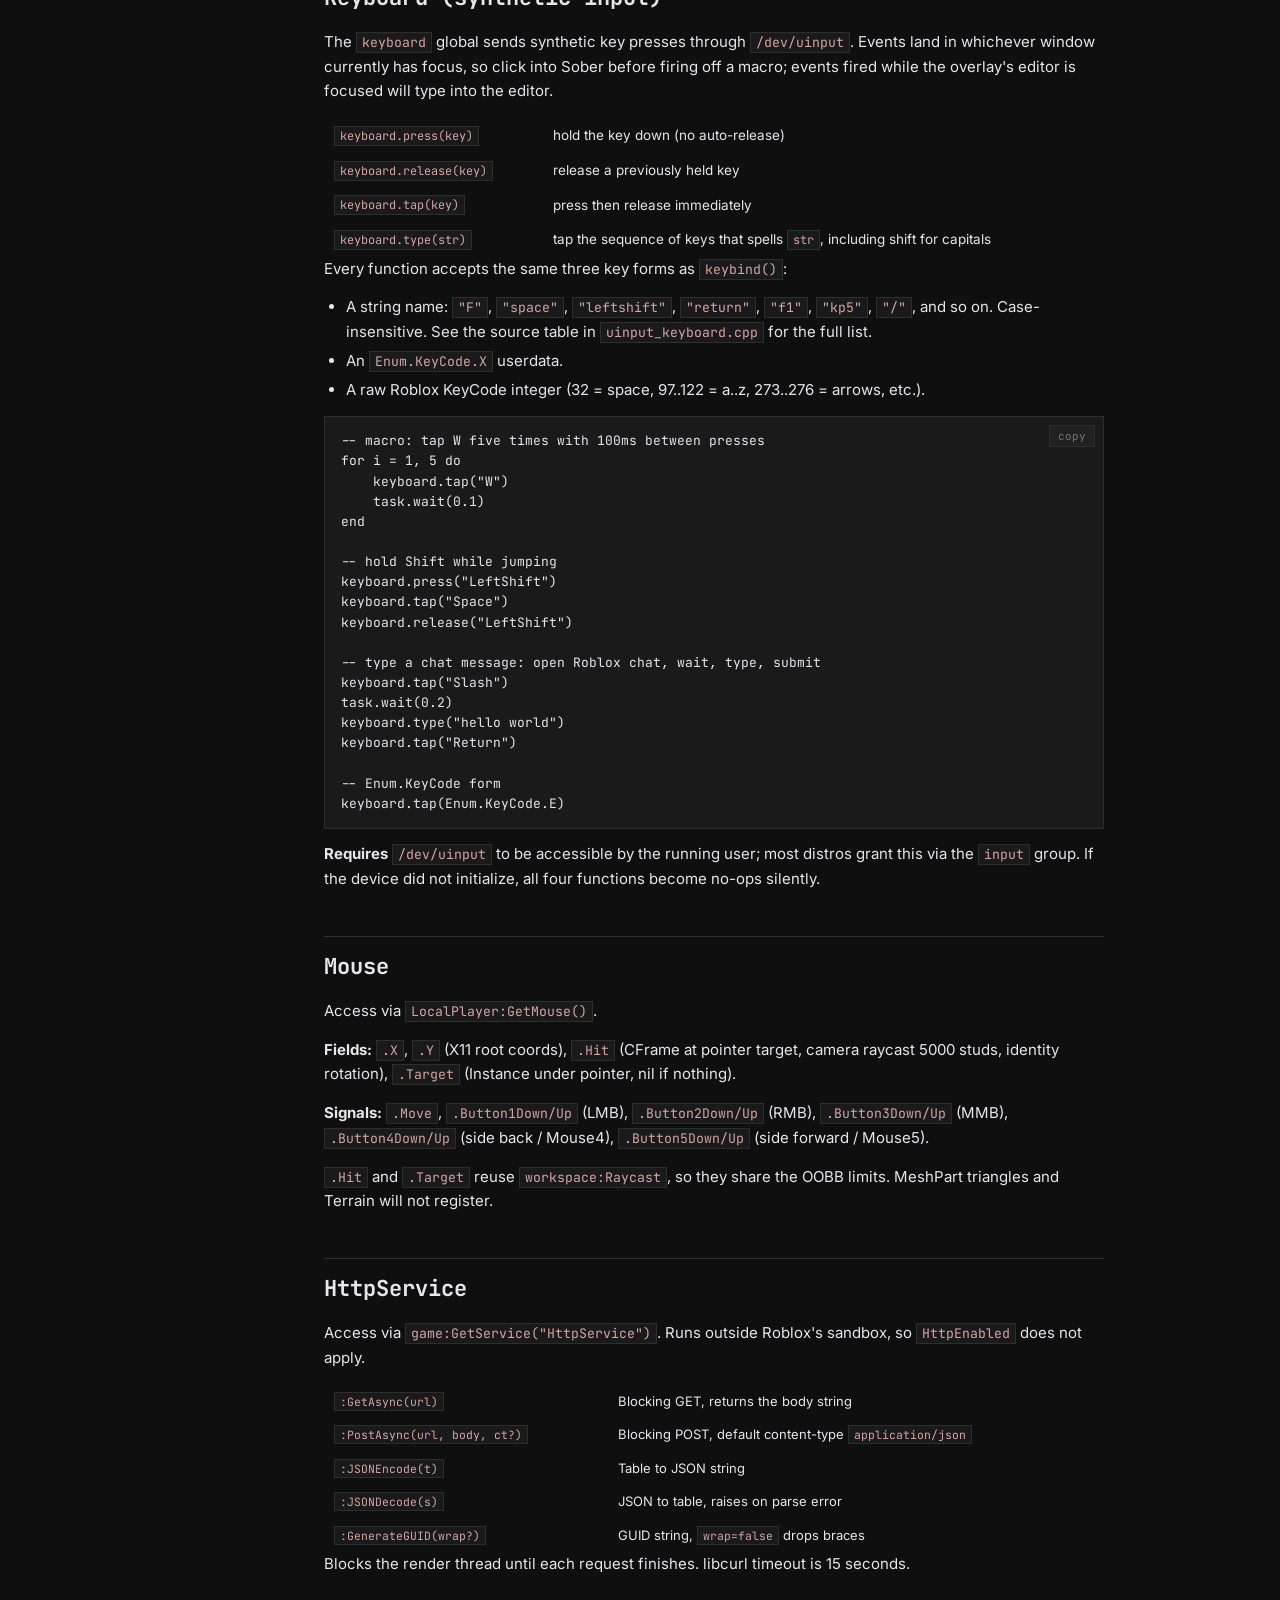
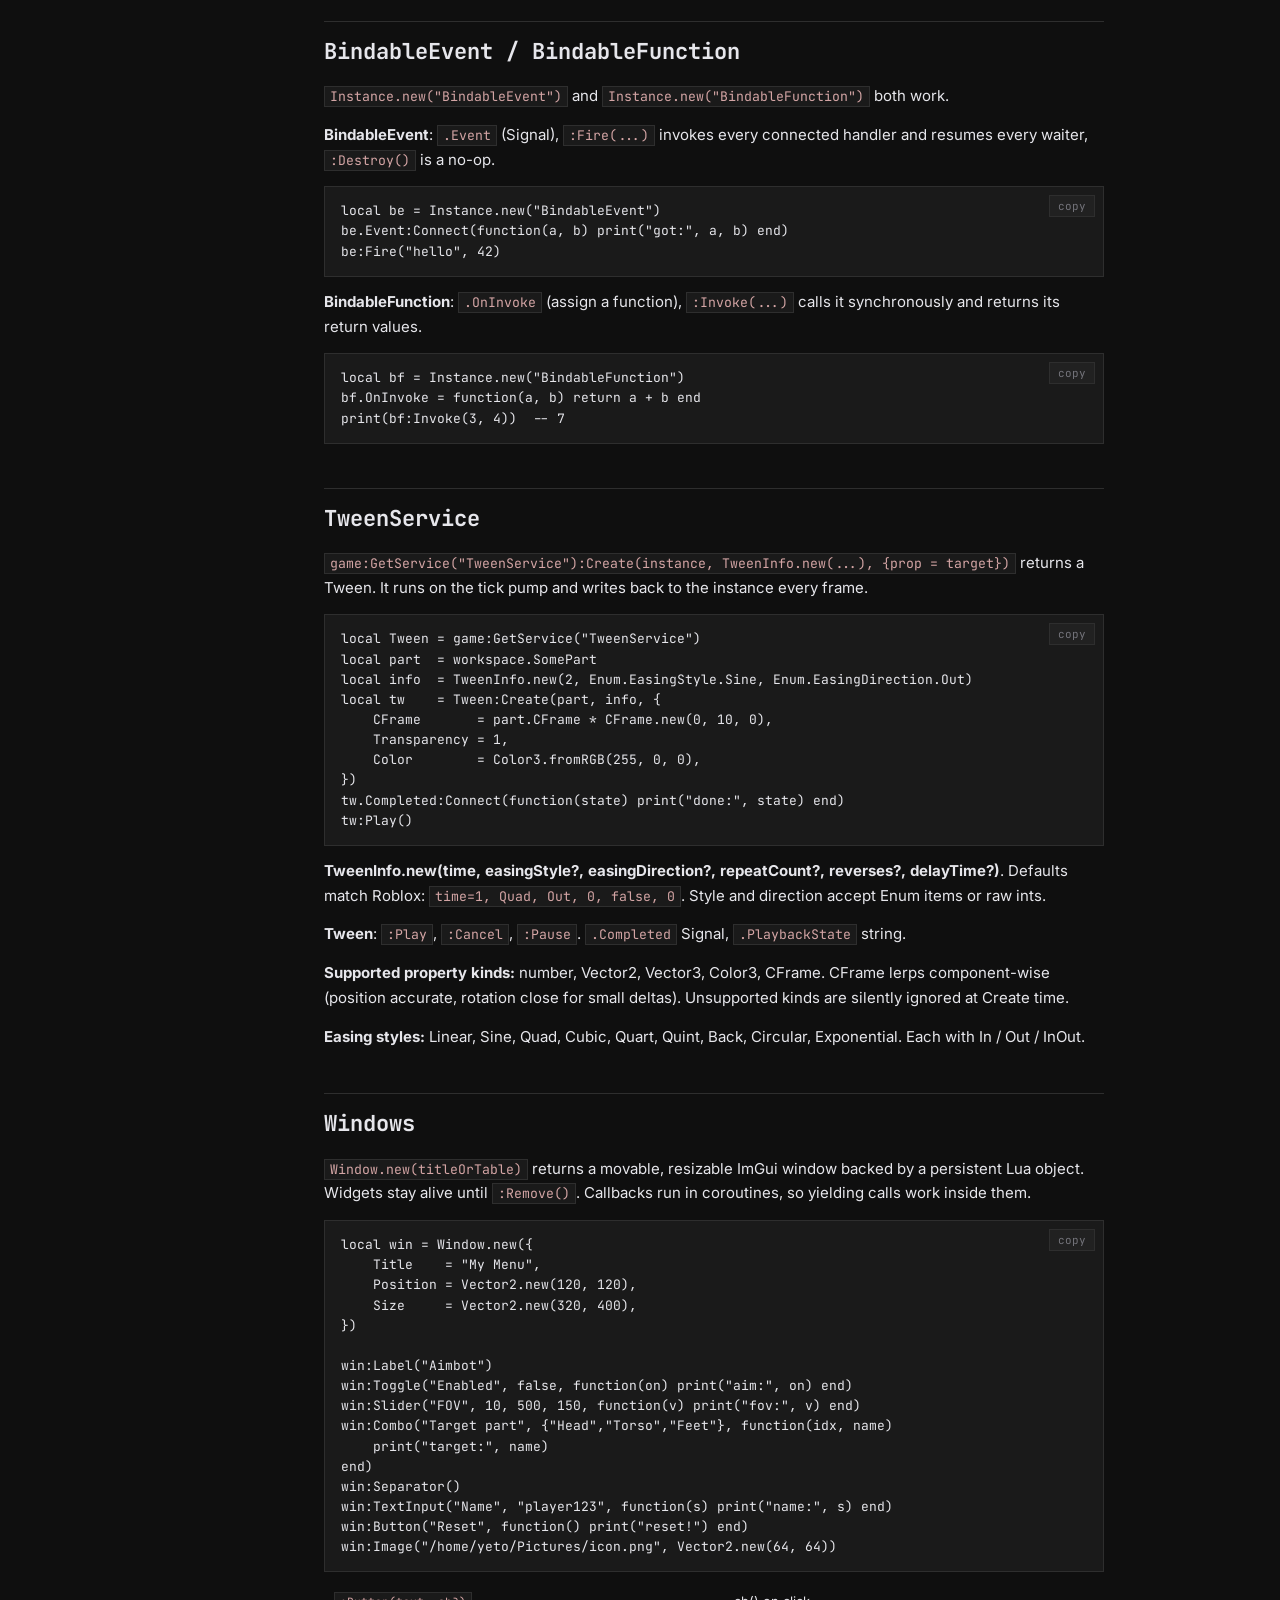
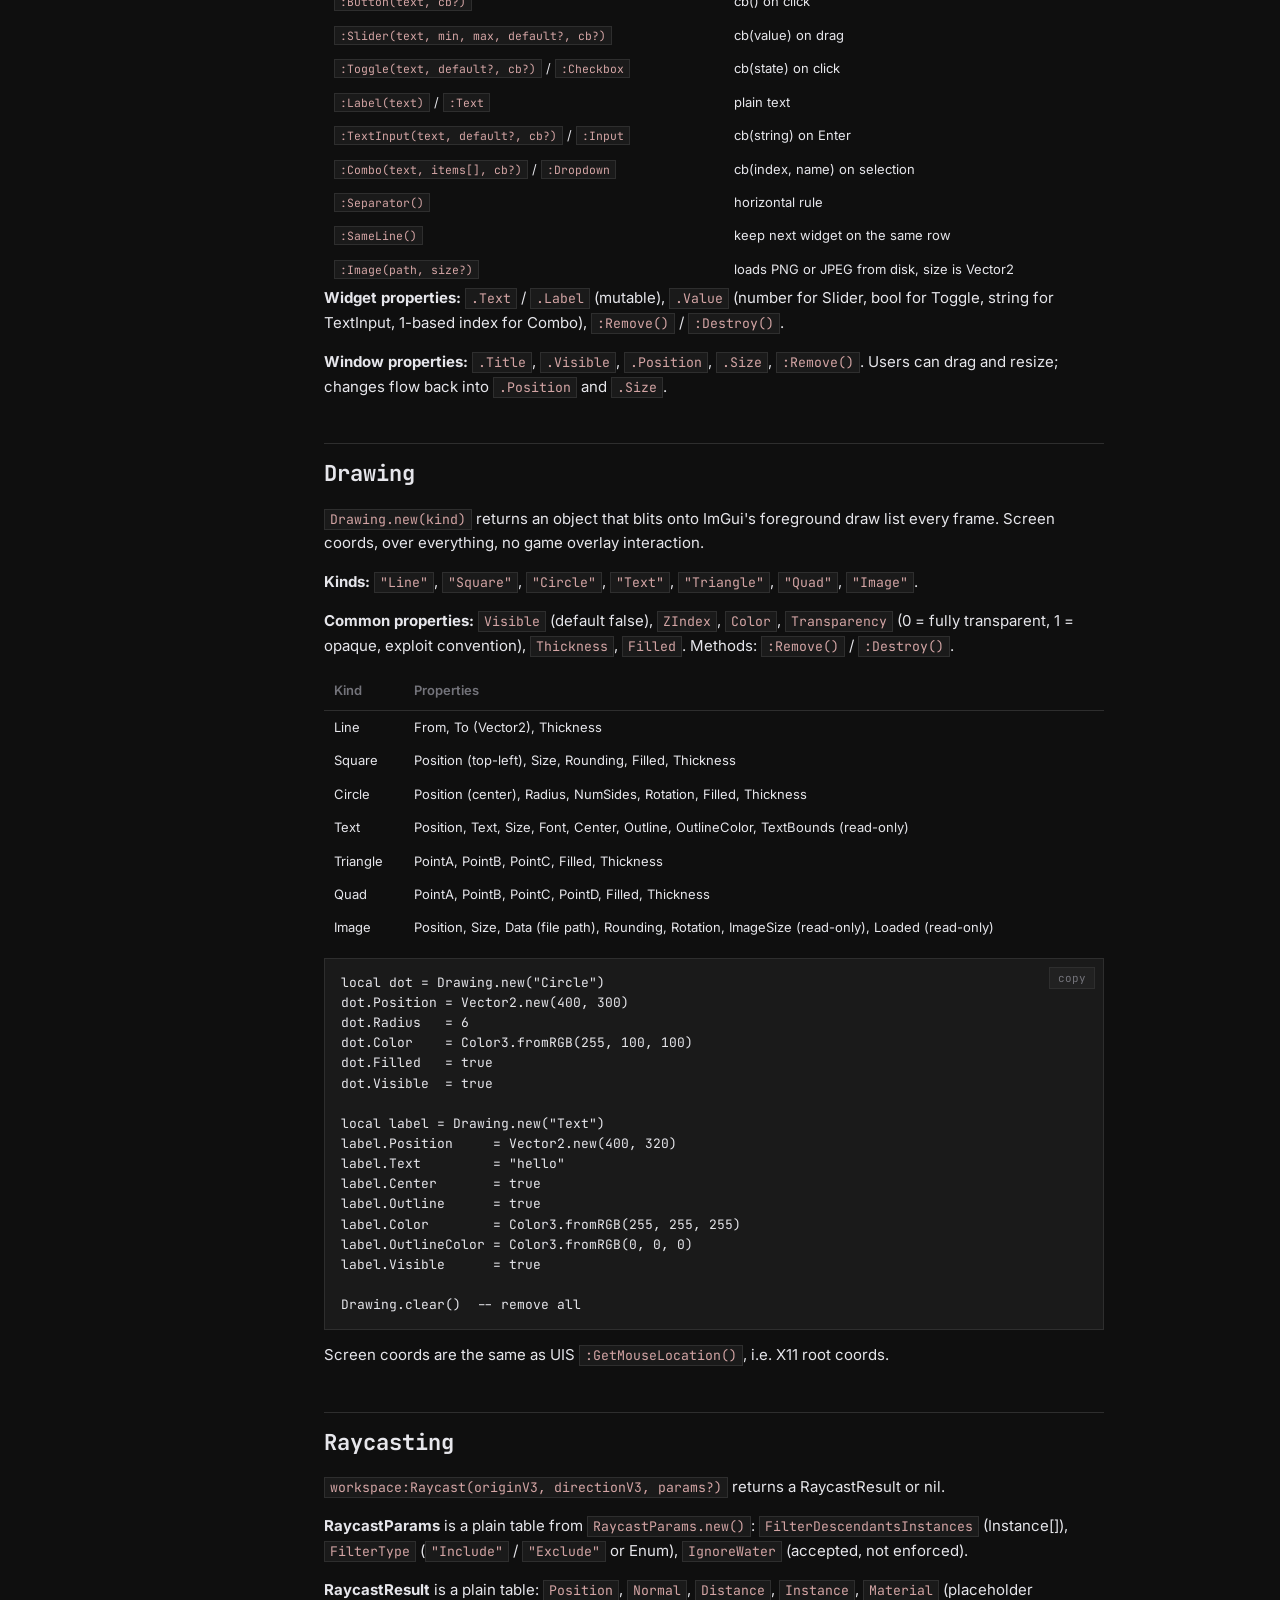
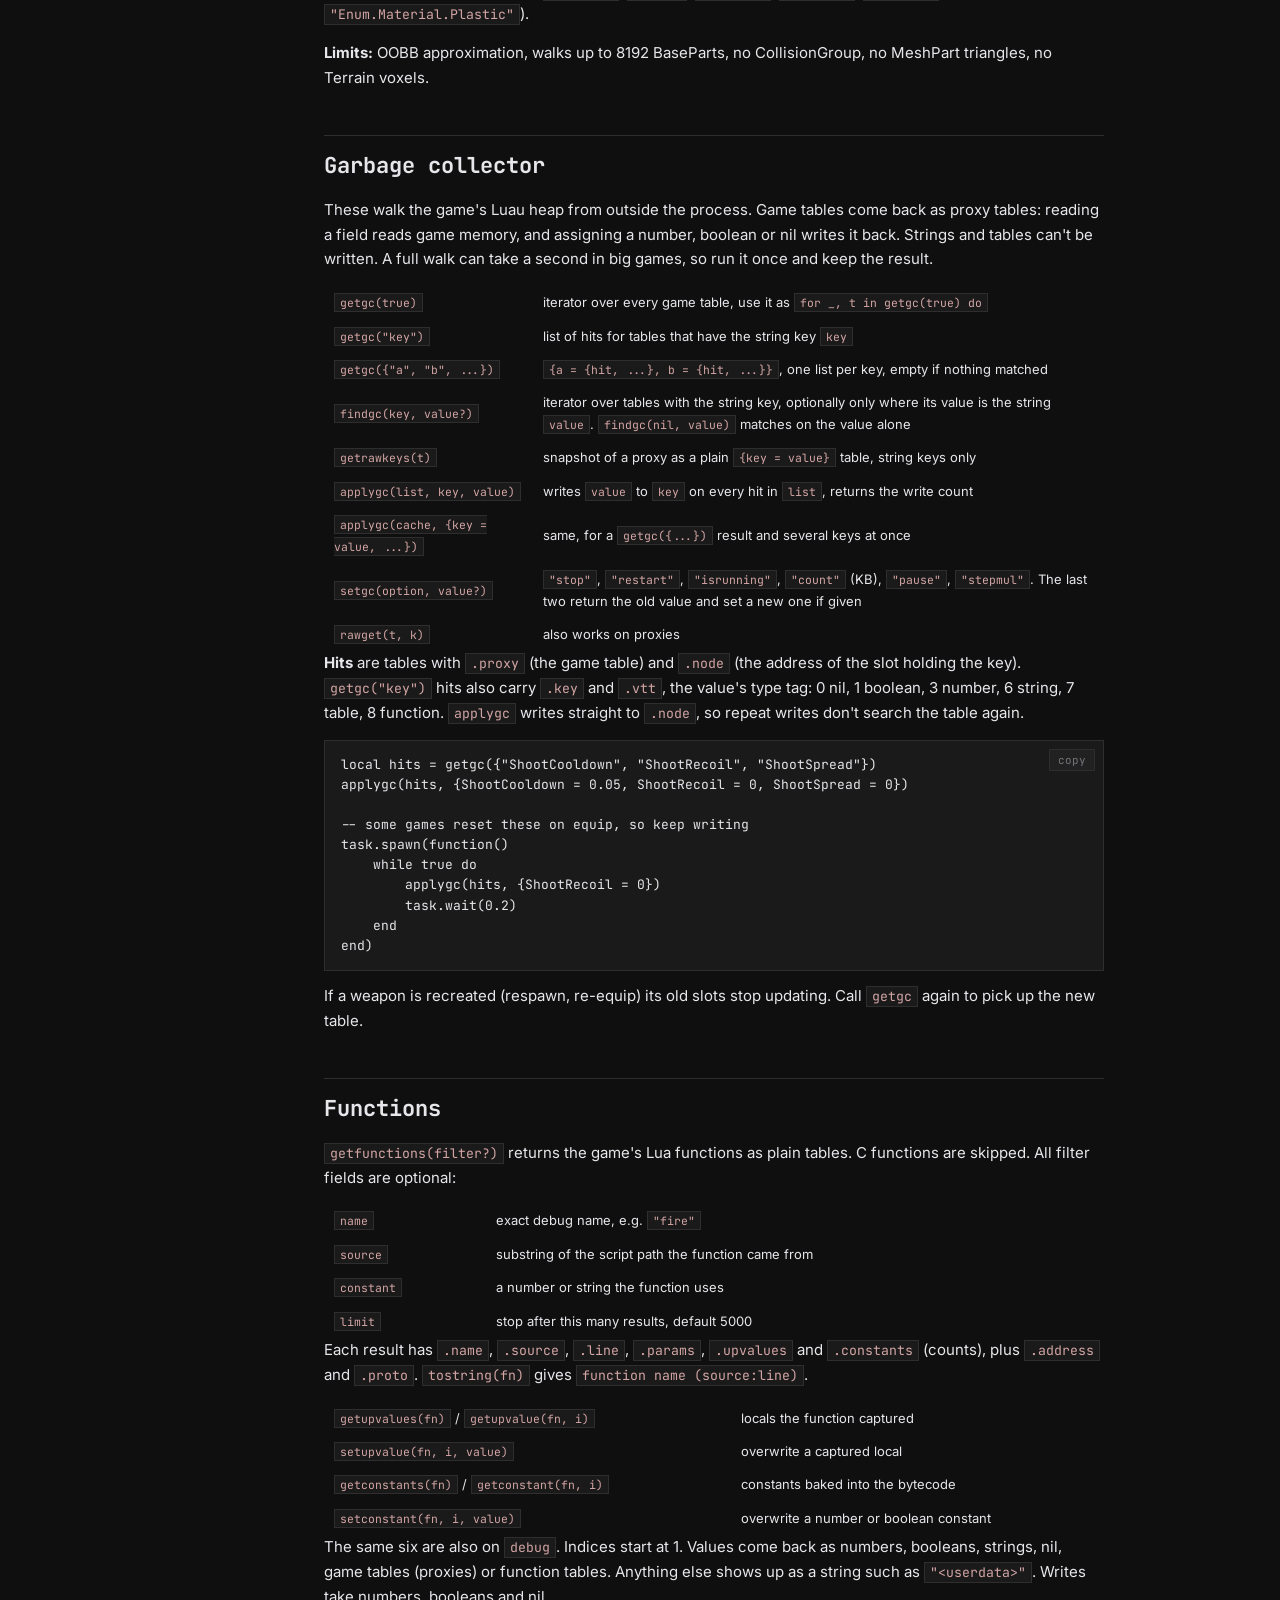
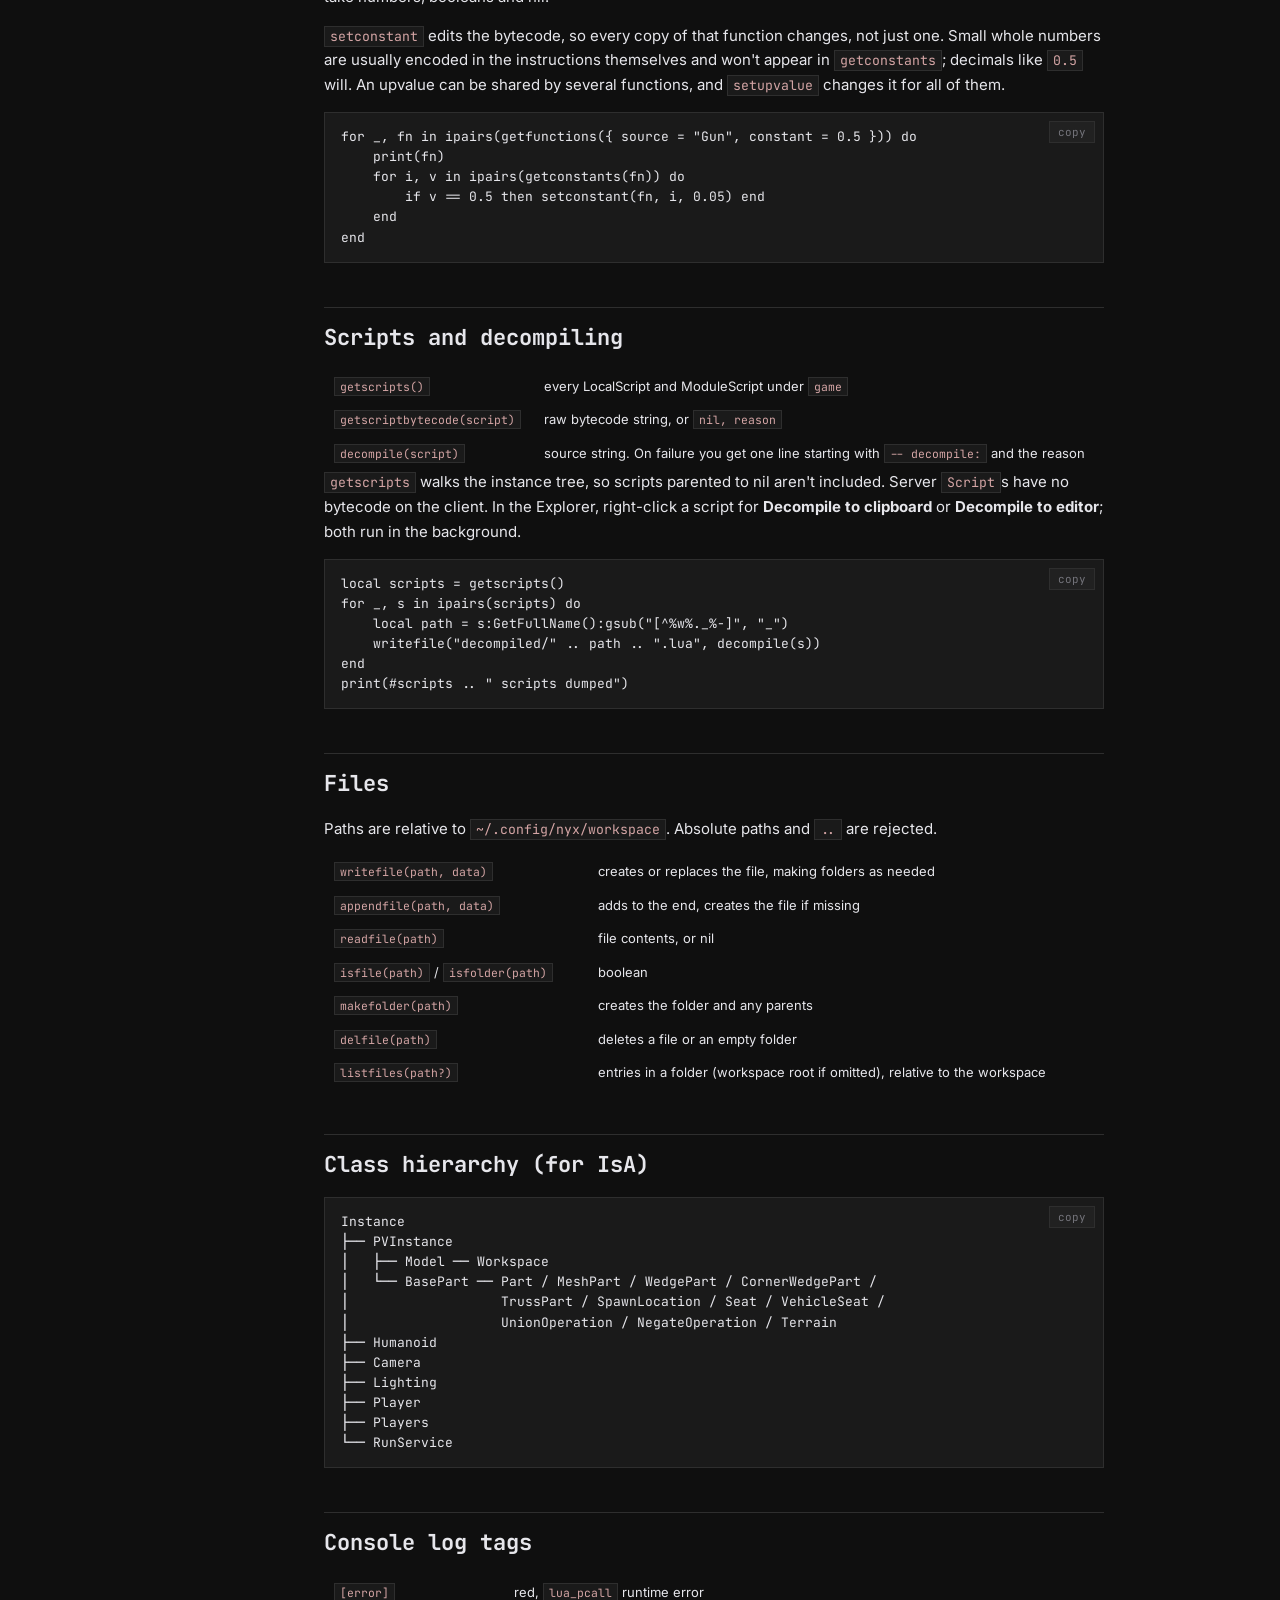
==== commit b2190381: "docs: gc, functions, decompile and file APIs Co-Authored-By: Claude Opus 5.5 <noreply@anthropic.com>" ====
--- a/docs/luau-api.html
+++ b/docs/luau-api.html
@@ -55,6 +55,10 @@
             <li><a href="#windows">windows</a></li>
             <li><a href="#drawing">drawing</a></li>
             <li><a href="#raycasting">raycasting</a></li>
+            <li><a href="#gc">garbage collector</a></li>
+            <li><a href="#functions">functions</a></li>
+            <li><a href="#scripts">scripts &amp; decompiling</a></li>
+            <li><a href="#files">files</a></li>
             <li><a href="#hierarchy">class hierarchy</a></li>
             <li><a href="#log">console log tags</a></li>
             <li><a href="#not-yet">not yet supported</a></li>
@@ -480,6 +484,92 @@
         <p><strong>RaycastResult</strong> is a plain table: <code>Position</code>, <code>Normal</code>, <code>Distance</code>, <code>Instance</code>, <code>Material</code> (placeholder <code>"Enum.Material.Plastic"</code>).</p>
         <p><strong>Limits:</strong> OOBB approximation, walks up to 8192 BaseParts, no CollisionGroup, no MeshPart triangles, no Terrain voxels.</p>
 
+        <h2 id="gc">Garbage collector</h2>
+        <p>These walk the game's Luau heap from outside the process. Game tables come back as proxy tables: reading a field reads game memory, and assigning a number, boolean or nil writes it back. Strings and tables can't be written. A full walk can take a second in big games, so run it once and keep the result.</p>
+        <table style="width:100%;border-collapse:collapse;font-size:13px">
+            <tbody>
+                <tr><td style="padding:6px 10px"><code>getgc(true)</code></td><td style="padding:6px 10px">iterator over every game table, use it as <code>for _, t in getgc(true) do</code></td></tr>
+                <tr><td style="padding:6px 10px"><code>getgc("key")</code></td><td style="padding:6px 10px">list of hits for tables that have the string key <code>key</code></td></tr>
+                <tr><td style="padding:6px 10px"><code>getgc({"a", "b", ...})</code></td><td style="padding:6px 10px"><code>{a = {hit, ...}, b = {hit, ...}}</code>, one list per key, empty if nothing matched</td></tr>
+                <tr><td style="padding:6px 10px"><code>findgc(key, value?)</code></td><td style="padding:6px 10px">iterator over tables with the string key, optionally only where its value is the string <code>value</code>. <code>findgc(nil, value)</code> matches on the value alone</td></tr>
+                <tr><td style="padding:6px 10px"><code>getrawkeys(t)</code></td><td style="padding:6px 10px">snapshot of a proxy as a plain <code>{key = value}</code> table, string keys only</td></tr>
+                <tr><td style="padding:6px 10px"><code>applygc(list, key, value)</code></td><td style="padding:6px 10px">writes <code>value</code> to <code>key</code> on every hit in <code>list</code>, returns the write count</td></tr>
+                <tr><td style="padding:6px 10px"><code>applygc(cache, {key = value, ...})</code></td><td style="padding:6px 10px">same, for a <code>getgc({...})</code> result and several keys at once</td></tr>
+                <tr><td style="padding:6px 10px"><code>setgc(option, value?)</code></td><td style="padding:6px 10px"><code>"stop"</code>, <code>"restart"</code>, <code>"isrunning"</code>, <code>"count"</code> (KB), <code>"pause"</code>, <code>"stepmul"</code>. The last two return the old value and set a new one if given</td></tr>
+                <tr><td style="padding:6px 10px"><code>rawget(t, k)</code></td><td style="padding:6px 10px">also works on proxies</td></tr>
+            </tbody>
+        </table>
+        <p><strong>Hits</strong> are tables with <code>.proxy</code> (the game table) and <code>.node</code> (the address of the slot holding the key). <code>getgc("key")</code> hits also carry <code>.key</code> and <code>.vtt</code>, the value's type tag: 0 nil, 1 boolean, 3 number, 6 string, 7 table, 8 function. <code>applygc</code> writes straight to <code>.node</code>, so repeat writes don't search the table again.</p>
+        <pre><code>local hits = getgc({"ShootCooldown", "ShootRecoil", "ShootSpread"})
+applygc(hits, {ShootCooldown = 0.05, ShootRecoil = 0, ShootSpread = 0})
+
+-- some games reset these on equip, so keep writing
+task.spawn(function()
+    while true do
+        applygc(hits, {ShootRecoil = 0})
+        task.wait(0.2)
+    end
+end)</code></pre>
+        <p>If a weapon is recreated (respawn, re-equip) its old slots stop updating. Call <code>getgc</code> again to pick up the new table.</p>
+
+        <h2 id="functions">Functions</h2>
+        <p><code>getfunctions(filter?)</code> returns the game's Lua functions as plain tables. C functions are skipped. All filter fields are optional:</p>
+        <table style="width:100%;border-collapse:collapse;font-size:13px">
+            <tbody>
+                <tr><td style="padding:6px 10px"><code>name</code></td><td style="padding:6px 10px">exact debug name, e.g. <code>"fire"</code></td></tr>
+                <tr><td style="padding:6px 10px"><code>source</code></td><td style="padding:6px 10px">substring of the script path the function came from</td></tr>
+                <tr><td style="padding:6px 10px"><code>constant</code></td><td style="padding:6px 10px">a number or string the function uses</td></tr>
+                <tr><td style="padding:6px 10px"><code>limit</code></td><td style="padding:6px 10px">stop after this many results, default 5000</td></tr>
+            </tbody>
+        </table>
+        <p>Each result has <code>.name</code>, <code>.source</code>, <code>.line</code>, <code>.params</code>, <code>.upvalues</code> and <code>.constants</code> (counts), plus <code>.address</code> and <code>.proto</code>. <code>tostring(fn)</code> gives <code>function name (source:line)</code>.</p>
+        <table style="width:100%;border-collapse:collapse;font-size:13px">
+            <tbody>
+                <tr><td style="padding:6px 10px"><code>getupvalues(fn)</code> / <code>getupvalue(fn, i)</code></td><td style="padding:6px 10px">locals the function captured</td></tr>
+                <tr><td style="padding:6px 10px"><code>setupvalue(fn, i, value)</code></td><td style="padding:6px 10px">overwrite a captured local</td></tr>
+                <tr><td style="padding:6px 10px"><code>getconstants(fn)</code> / <code>getconstant(fn, i)</code></td><td style="padding:6px 10px">constants baked into the bytecode</td></tr>
+                <tr><td style="padding:6px 10px"><code>setconstant(fn, i, value)</code></td><td style="padding:6px 10px">overwrite a number or boolean constant</td></tr>
+            </tbody>
+        </table>
+        <p>The same six are also on <code>debug</code>. Indices start at 1. Values come back as numbers, booleans, strings, nil, game tables (proxies) or function tables. Anything else shows up as a string such as <code>"&lt;userdata&gt;"</code>. Writes take numbers, booleans and nil.</p>
+        <p><code>setconstant</code> edits the bytecode, so every copy of that function changes, not just one. Small whole numbers are usually encoded in the instructions themselves and won't appear in <code>getconstants</code>; decimals like <code>0.5</code> will. An upvalue can be shared by several functions, and <code>setupvalue</code> changes it for all of them.</p>
+        <pre><code>for _, fn in ipairs(getfunctions({ source = "Gun", constant = 0.5 })) do
+    print(fn)
+    for i, v in ipairs(getconstants(fn)) do
+        if v == 0.5 then setconstant(fn, i, 0.05) end
+    end
+end</code></pre>
+
+        <h2 id="scripts">Scripts and decompiling</h2>
+        <table style="width:100%;border-collapse:collapse;font-size:13px">
+            <tbody>
+                <tr><td style="padding:6px 10px"><code>getscripts()</code></td><td style="padding:6px 10px">every LocalScript and ModuleScript under <code>game</code></td></tr>
+                <tr><td style="padding:6px 10px"><code>getscriptbytecode(script)</code></td><td style="padding:6px 10px">raw bytecode string, or <code>nil, reason</code></td></tr>
+                <tr><td style="padding:6px 10px"><code>decompile(script)</code></td><td style="padding:6px 10px">source string. On failure you get one line starting with <code>-- decompile:</code> and the reason</td></tr>
+            </tbody>
+        </table>
+        <p><code>getscripts</code> walks the instance tree, so scripts parented to nil aren't included. Server <code>Script</code>s have no bytecode on the client. In the Explorer, right-click a script for <strong>Decompile to clipboard</strong> or <strong>Decompile to editor</strong>; both run in the background.</p>
+        <pre><code>local scripts = getscripts()
+for _, s in ipairs(scripts) do
+    local path = s:GetFullName():gsub("[^%w%._%-]", "_")
+    writefile("decompiled/" .. path .. ".lua", decompile(s))
+end
+print(#scripts .. " scripts dumped")</code></pre>
+
+        <h2 id="files">Files</h2>
+        <p>Paths are relative to <code>~/.config/nyx/workspace</code>. Absolute paths and <code>..</code> are rejected.</p>
+        <table style="width:100%;border-collapse:collapse;font-size:13px">
+            <tbody>
+                <tr><td style="padding:6px 10px"><code>writefile(path, data)</code></td><td style="padding:6px 10px">creates or replaces the file, making folders as needed</td></tr>
+                <tr><td style="padding:6px 10px"><code>appendfile(path, data)</code></td><td style="padding:6px 10px">adds to the end, creates the file if missing</td></tr>
+                <tr><td style="padding:6px 10px"><code>readfile(path)</code></td><td style="padding:6px 10px">file contents, or nil</td></tr>
+                <tr><td style="padding:6px 10px"><code>isfile(path)</code> / <code>isfolder(path)</code></td><td style="padding:6px 10px">boolean</td></tr>
+                <tr><td style="padding:6px 10px"><code>makefolder(path)</code></td><td style="padding:6px 10px">creates the folder and any parents</td></tr>
+                <tr><td style="padding:6px 10px"><code>delfile(path)</code></td><td style="padding:6px 10px">deletes a file or an empty folder</td></tr>
+                <tr><td style="padding:6px 10px"><code>listfiles(path?)</code></td><td style="padding:6px 10px">entries in a folder (workspace root if omitted), relative to the workspace</td></tr>
+            </tbody>
+        </table>
+
         <h2 id="hierarchy">Class hierarchy (for IsA)</h2>
         <pre><code>Instance
 ├── PVInstance
